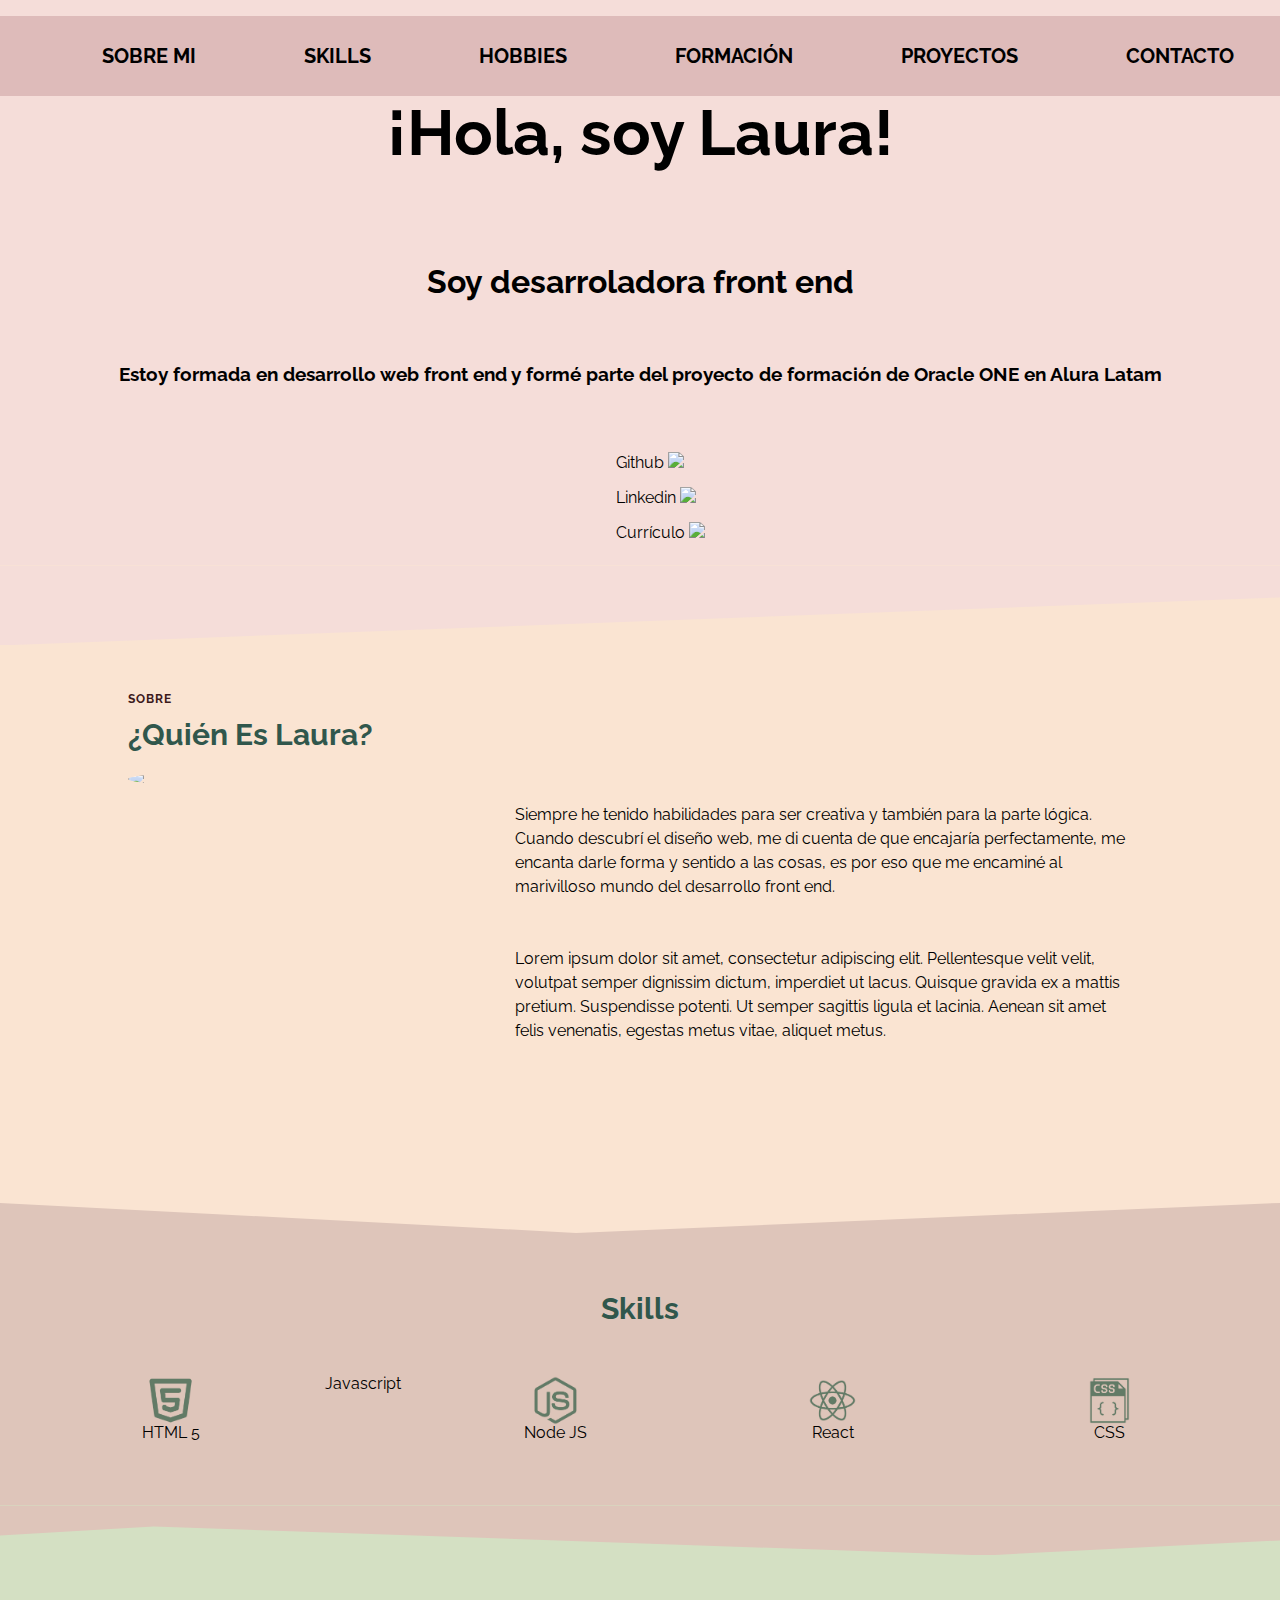
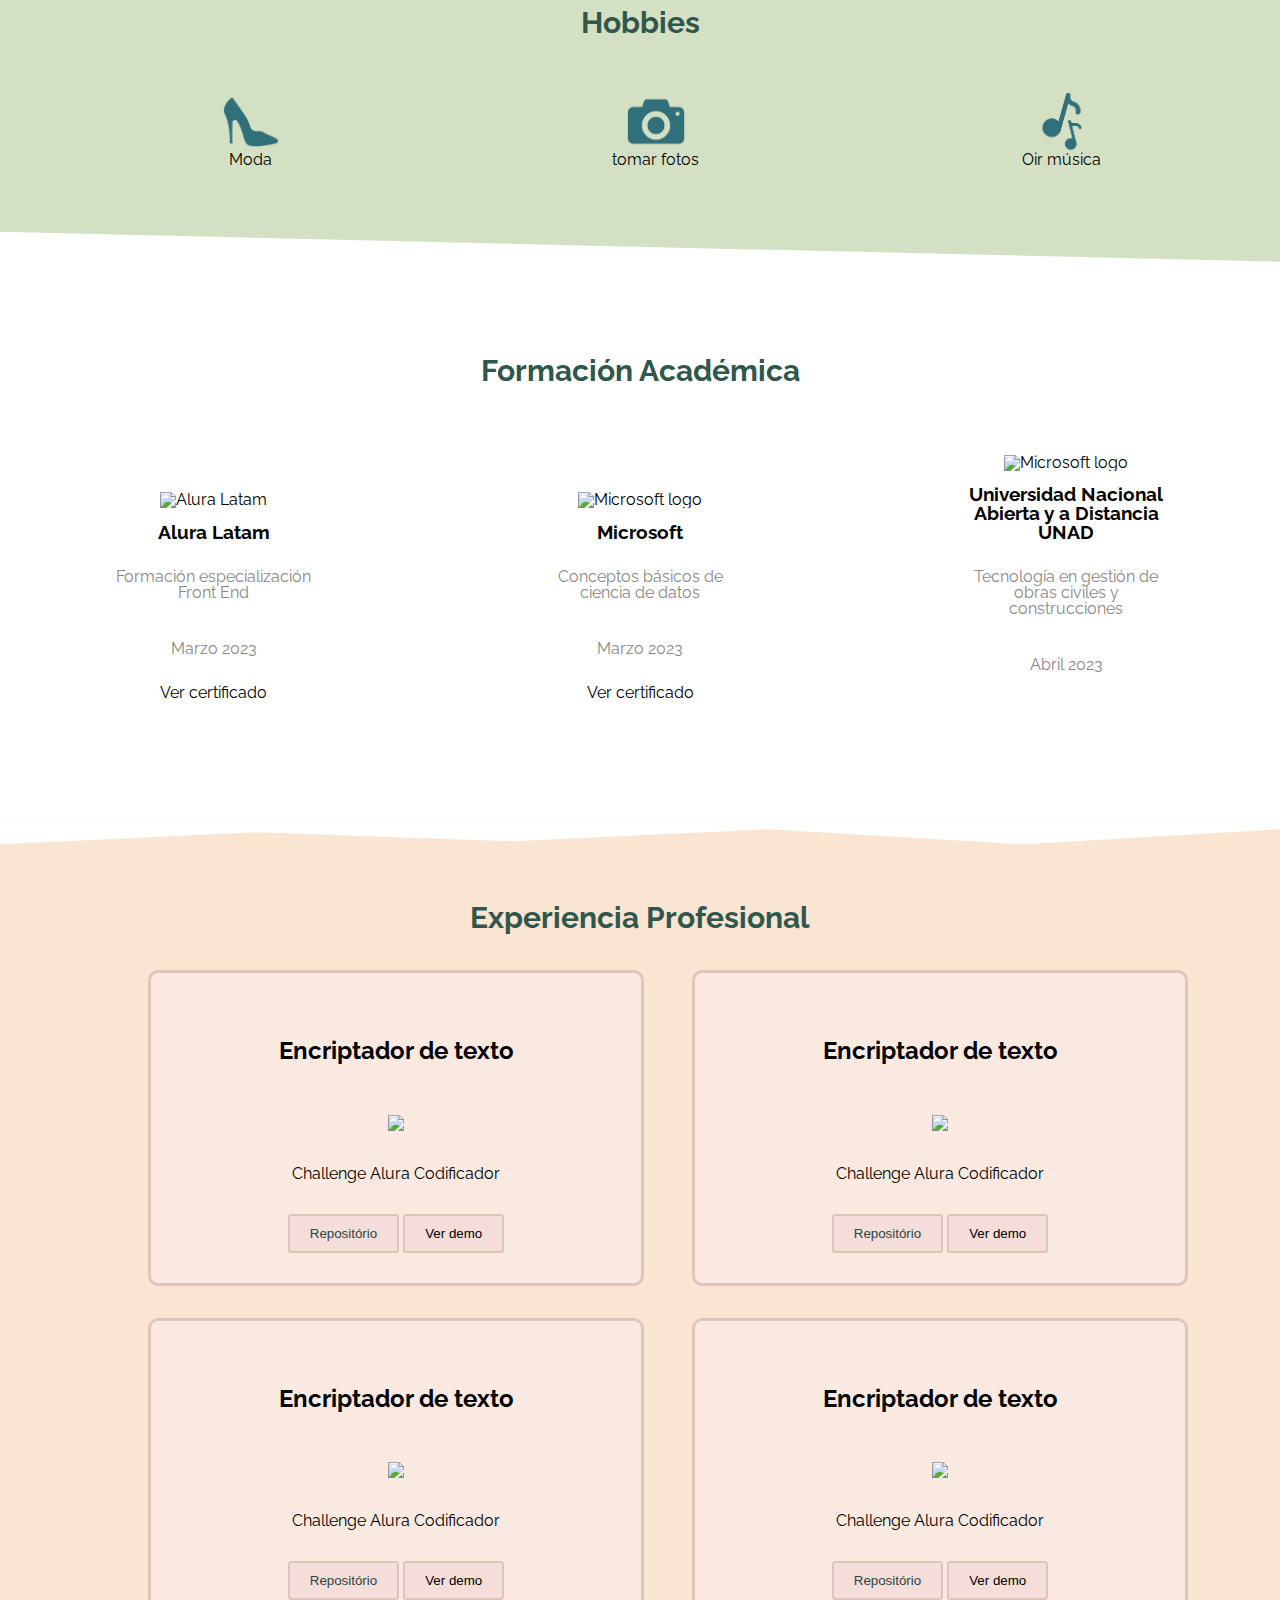
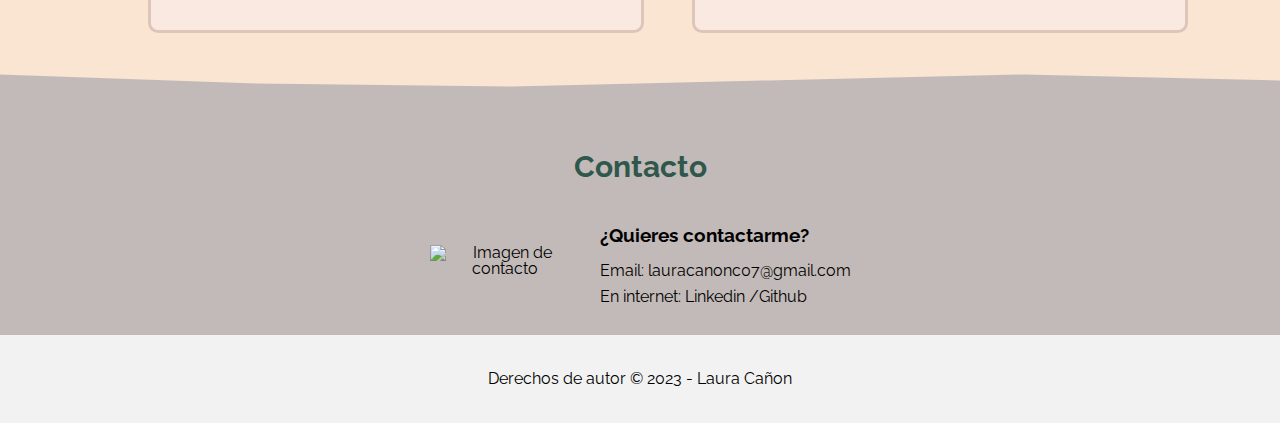
==== index.html @ 05f0bd15 "cambio de rama" ====
<!DOCTYPE html>
<html lang="es">

<head>
    <meta charset="UTF-8">
    <meta http-equiv="X-UA-Compatible" content="IE=edge">
    <meta name="viewport" content="width=device-width, initial-scale=1.0">
    <!-- Referencia de la hoja de estilo de Css -->
    <link rel="stylesheet" href="./resset.css">
    <link rel="stylesheet" href="style.css">
    <link rel="preconnect" href="https://fonts.googleapis.com">
    <link rel="preconnect" href="https://fonts.gstatic.com" crossorigin>
    <!-- Fonte del Proyecto Raleway -->
    <link href="https://fonts.googleapis.com/css2?family=Raleway:wght@500&display=swap" rel="stylesheet">
    <title>Laura Cañon Desarrolladora Web</title>
    <link rel="website icon" href="./imagenes/logo-pagina-negro.jpg">
</head>

<body>
    <!-- Sección del Menú  -->
    <div class="tudo">
        <section class="menu">
            <header class="menu__header">
                <nav>
                    <ul class="menu__list">
                    <li class="menu__list__item"><a href="#sobre-mi">Sobre mi</a></li>
                    <li class="menu__list__item"><a href="#skills">Skills</a></li>
                    <li class="menu__list__item"><a href="#hobbies">Hobbies</a></li>
                    <li class="menu__list__item"><a href="#academic">Formación</a></li>
                    <li class="menu__list__item"><a href="#xp">Proyectos</a></li>
                    <li class="menu__list__item"><a href="#contacto">Contacto</a></li>
                 </ul>
                </nav>
            </header>
        </section>

        <!-- Sección del Header/Title/Hero -->
        <section class="saludo">
            <div class="saludo__div">
                <div class="title__container">
                    <h2 class="title__bio">¡Hola, soy Laura!</h2>
                    <h3 class="title__soy"> Soy desarroladora front end</h3>
                    <h3 class="title__subsection">Estoy formada en desarrollo web front end y formé parte del proyecto
                        de formación de Oracle ONE en Alura Latam </h3>
                    <div class="redes">
                        <ul class="title__network">
                            <!-- Pon los enlaces de tus redes sociales favoritas -->
                            <li class="title__network__item"><a href="https://github.com/LauC77">Github<a>
                                <img
                                        src="assets\arrow.png"> </a></li>
                            <li class="title__network__item"><a
                                    href="https://www.linkedin.com/in/laura-valentina-ca%C3%B1on-castro/">Linkedin</a>
                                     <img
                                        src="assets\arrow.png"></a></li>
                            <li class="title__network__item"><a href="">Currículo</a>
                                 <img src="assets\arrow.png"></a></li>
                        </ul>
                    </div>
                </div>
            </div>
        </section>
        <div class="angulo1" id="sobre-mi">
        </div>

        <!-- Sección sobre mi -->
        <section class="about" >
            <div class="about__container">
                <h3 class="about__title">Sobre</h3>
                <h4 class="sobre__Laura">¿Quién es Laura?</h4>
                <div class="contenido__sobre">
                    <img class="profile" src="./imagenes/perfil.jpeg">
                    <div class="contenido__sobre-text">
                        <p class="about__paragraph">Siempre he tenido habilidades para ser creativa y también para la
                            parte lógica. Cuando descubrí el diseño web, me di cuenta de que encajaría perfectamente, me
                            encanta darle forma y sentido a las cosas, es por eso que me encaminé al marivilloso mundo
                            del desarrollo front end. </p>
                        <p class="about__paragraph">Lorem ipsum dolor sit amet, consectetur adipiscing elit.
                            Pellentesque velit velit, volutpat semper dignissim dictum, imperdiet ut lacus. Quisque
                            gravida ex a mattis pretium. Suspendisse potenti. Ut semper sagittis ligula et lacinia.
                            Aenean sit amet felis venenatis, egestas metus vitae, aliquet metus.</p>

                    </div>
                </div>

            </div>
        </section>

        <div class="color__angulo2" id="skills">
            <div class="angulo2"></div>
        </div>


        <!-- Sección de Skills -->
        <section class="skills" >
            <h3 class="skills__title">Skills</h3>
            <div class="skills__line">
                <div class="skills__box">
                    <ul class="skills__cards">
                        <li class="skills__img"><img src="./imagenes/icon-html.png"></li>
                        <li class="skills__name"> HTML 5</li>
                    </ul>
                </div>

                <div class="skills__box">
                    <ul class="skills__cards">
                        <li class="skills__img"> <img src="./imagenes/icon-js.jpg" alt=""></li>
                        <li class="skills__name">Javascript</li>
                    </ul>
                </div>


                <div class="skills__box">
                    <ul class="skills__cards">
                        <li class="skills__img"><img src="./imagenes/icon-node.png" alt=""></li>
                        <li class="skills__name">Node JS</li>
                    </ul>
                </div>

                <div class="skills__box">
                    <ul class="skills__cards">
                        <li class="skills__img"> <img src="./imagenes/icon-react.png" alt=""> </li>
                        <li class="skills__name">React</li>
                    </ul>
                </div>

                <div class="skills__box">
                    <ul class="skills__cards">
                        <li class="skills__img"> <img src="./imagenes/icon-css.png" alt=""> </li>
                        <li class="skills__name">CSS</li>
                    </ul>
                </div>
            </div>

        </section>

        <div class="color__angulo3" id="hobbies">
            <div class="angle3"></div>
        </div>

        <!-- Sección de Hobbies -->
        <section class="hobbies" >
            <h3 class="hobbies__title">Hobbies</h3>
            <div class="hobbies__line">
                <div class="hobbies__box">
                    <ul class="hobbies__cards">
                        <li class="hobbies__imagen"><img class="imagen__hobb" src="./imagenes/icon-moda.png"></li>
                        <li class="hobbies__name"> Moda</li>
                    </ul>
                </div>

                <div class="hobbies__box">
                    <ul class="hobbies__cards">
                        <li class="hobbies__imagen"> <img class="imagen__hobb" src="./imagenes/icon-foto.png" alt="">
                        </li>
                        <li class="hobbies__name">tomar fotos</li>
                    </ul>
                </div>

                <div class="hobbies__box">
                    <ul class="hobbies__cards">
                        <li class="hobbies__imagen"> <img class="imagen__hobb" src="./imagenes/icon-music.png" alt="">
                        </li>
                        <li class="hobbies__name">Oir música</li>
                    </ul>
                </div>

            </div>
        </section>
        <div class="color__angulo4"  id="academic">
            <div class="angulo4"></div>
        </div>

        <!-- Sección de Formación académica -->
        <section class="formacion-academica" >
            <h2 >Formación Académica</h2>
            <div class="formacion__box">
            <ul class="institutions">
              <li class="cards">
                <div class="institution">
                  <img src="assets\alura_logo.png"alt="Alura Latam">
                  <div class="details__academic">
                    <h3>Alura Latam</h3>
                    <p>Formación especialización Front End</p>
                    <p>Marzo 2023</p>
                    <a class="certificar" href="https://app.aluracursos.com/degree/certificate/f4137a7c-049c-4a95-b8cc-044ca492b3cc">Ver certificado</a>
                  </div>
                </div>
              </li>
              <li class="cards">
                <div class="institution">
                  <img  src="./imagenes/Microsoft-Logo.jpg" alt="Microsoft logo">
                  <div class="details__academic">
                    <h3>Microsoft</h3>
                    <p>Conceptos básicos de ciencia de datos</p>
                    <p>Marzo 2023</p>
                    <a class="certificar" href="https://learn.microsoft.com/es-es/users/lauravalentinacaoncastro-3538/transcript/dlm6lan4rzmyrgq">Ver certificado</a>
                  </div>
                </div>
              </li>
              <li class="cards">
                <div class="institution">
                  <img  src="./imagenes/unad-logo.jpg" alt="Microsoft logo">
                  <div class="details__academic">
                    <h3>Universidad Nacional Abierta y a Distancia UNAD</h3>
                    <p>Tecnología en gestión de obras civiles y construcciones</p>
                    <p> Abril 2023</p>
                   
                  </div>
                </div>
              </li>
            </ul>
        </div>
          </section>

    <div class="color__angulo5" id="xp">
        <div class="angulo5"></div>
    </div>


    <!-- Sección de Experiencia Profesional/Proyectos-->
    <section class="experience" >
        <h2 class="experience__section__title" >Experiencia Profesional</h2>
        <div class="experiencie__box">
            <ul class= "experience__box-info">
                <li class="experience__lista"> 
                    <h2>Encriptador de texto </h2>
                    <img class="experience__img" src="assets\decod_print.png">
                    <p class="descripcion">Challenge Alura Codificador
                    </p>
                    <div class="experience__description">
                        <!-- Pon el enlace del proyecto en Github o GithubPages -->
                        <span class="experience__repo"><a
                                href="https://github.com/alura-challenges/challenge-one-encriptador-latam"><button
                                    class="experiencia__botao--repo">Repositório</button></a></span>
                        <span class="experience__demo"><a href=""><button class="experience__botao--demo">Ver
                                    demo</button></a></span>
                    </div>

                </li>
                <li class="experience__lista"> 
                    <h2>Encriptador de texto </h2>
                    <img class="experience__img" src="assets\decod_print.png">
                    <p class="descripcion">Challenge Alura Codificador
                    </p>
                    <div class="experience__description">
                        <!-- Pon el enlace del proyecto en Github o GithubPages -->
                        <span class="experience__repo"><a
                                href="https://github.com/alura-challenges/challenge-one-encriptador-latam"><button
                                    class="experiencia__botao--repo">Repositório</button></a></span>
                        <span class="experience__demo"><a href=""><button class="experience__botao--demo">Ver
                                    demo</button></a></span>
                    </div>

                </li>
                <li class="experience__lista"> 
                    <h2>Encriptador de texto </h2>
                    <img class="experience__img" src="assets\decod_print.png">
                    <p class="descripcion">Challenge Alura Codificador
                    </p>
                    <div class="experience__description">
                        <!-- Pon el enlace del proyecto en Github o GithubPages -->
                        <span class="experience__repo"><a
                                href="https://github.com/alura-challenges/challenge-one-encriptador-latam"><button
                                    class="experiencia__botao--repo">Repositório</button></a></span>
                        <span class="experience__demo"><a href=""><button class="experience__botao--demo">Ver
                                    demo</button></a></span>
                    </div>

                </li>
                <li class="experience__lista"> 
                    <h2>Encriptador de texto </h2>
                    <img class="experience__img" src="assets\decod_print.png">
                    <p class="descripcion">Challenge Alura Codificador
                    </p>
                    <div class="experience__description">
                        <!-- Pon el enlace del proyecto en Github o GithubPages -->
                        <span class="experience__repo"><a
                                href="https://github.com/alura-challenges/challenge-one-encriptador-latam"><button
                                    class="experiencia__botao--repo">Repositório</button></a></span>
                        <span class="experience__demo"><a href=""><button class="experience__botao--demo">Ver
                                    demo</button></a></span>
                    </div>

                </li>
          </ul>
        </div>
    </section>
    <div class="color__angulo6">
        <div class="angulo6"></div>
    </div>
    <!-- Sección de Contacto -->

    <section class="contacto" id="contacto">
        <div class="contacto__container">
          <h2 class="contacto__title">Contacto</h2>
          <div class="contact-info">
            <img src="imagenes/contacto-icon.jpg" alt="Imagen de contacto">
            <div class="details__contac">
                <h3>¿Quieres contactarme?</h3>
              <p>Email: lauracanonc07@gmail.com</p>
              <p>En internet: <a class="redes_cont" href="https://www.linkedin.com/in/laura-valentina-ca%C3%B1on-castro/">Linkedin </a>/<a class="redes_cont" href="https://github.com/LauC77">Github</a> </p>
              
            </div>
          </div>
        </div>
    </section>

      
    <!-- Sección de Footer -->
    <section class="footer">
        <div class="footer__rodape">
            <p>Derechos de autor &copy; 2023 - Laura Cañon</p>
        </div>
    </section>


    </div>
    </div>


    <!-- Script del documento JavaScript -->
    <script src="validacion.js"></script>
    </div>
</body>

</html>
---- style.css ----
:root {

    --color-fondo: #FAE4D2;
    --color-link: #000;
    --color-rosa-nav: #DEBBBA;
    --color-rosa-saludo: #F5DDD9;
    --color-café-claro: #DEC5BA;
    --color-rosa: #FAD2E6;
    --color-café-blanco: #FAE9E1;
    --color-verde: #D4E0C3;
    --color-gris: #C2BAB8;
    --color-verde-oscuro: #284743;
    --color-rosa-zanahoria: #DB9393;
    --color-blanco-rosa: #f2f2f2;

}

ol,
ul,
li {
    list-style: none;
}

a {
    text-decoration: none;
    color: var(--color-link);
}

body {
    box-sizing: border-box;
    background-color: var(--color-fondo);
    font-family: 'Raleway';
    margin: 0;
    line-height: 1;
}

nav {
    width: 100% - 40px;
}

nav ul {
    background-color: var(--color-rosa-nav);
    position: fixed;
    margin: none;
    top: 0;
    right: 0;
    bottom: 0;
    left: 0;
    height: 80px;
    text-align: center;
    display: flex;
    flex-direction: row;
    flex-wrap: nowrap;
    justify-content: space-around;
    align-items: center;
    transition: 0.5s;
    transition: 0.5s;
    z-index: 2
}

nav li {
    display: flex;
    flex-direction: column;
    margin: 0 0 0 15px;
}

nav a {
    text-transform: uppercase;
    color: black;
    font-weight: bold;
    font-size: 20px;
    text-decoration: none;
}

nav a:hover {
    color: #4FA4A8;
    text-decoration: underline;
    font-size: 1.1rem;
}


.title__container {
    display: flex;
    flex-direction: column;
    justify-content: center;
    align-items: center;
}

.title__bio {
    padding: 1rem;
    justify-content: center;
    font-size: 4rem;
    font-weight: bold;
    text-align: center;
    animation-duration: 3s;
    animation-name: saludo;

}

.saludo__div {
    width: 100%;
    display: flex;
    justify-content: center;
    align-items: center;
    background-color: var(--color-rosa-saludo);
    padding: 2rem 0rem 0 0;
    flex-grow: 1;
    min-height: 24rem;

}

@keyframes saludo {
    0% {
        font-size: 4rem;
    }

    50% {
        font-size: 8rem;
    }

    100% {
        font-size: 4rem;
    }
}

.title__soy {
    font-weight: bold;
    font-size: 2rem;
    text-align: center;
}

.title__subsection {
    padding: 1rem;
    justify-content: center;
    text-align: center;
}

.angulo1 {
    width: 100%;
    height: 80px;
    position: relative;
    clip-path: polygon(0 0, 100% 0, 100% 40%, 0% 100%);
    background-color: var(--color-rosa-saludo);
    z-index: 1
}

.about__title {
    text-transform: uppercase;
    margin: 0 0 10px;
    font-size: 0.75rem;
    color: #3c191b;
    letter-spacing: 0.06rem;
}

.sobre__Laura {
    font-size: 1.9rem;
    line-height: 1.3;
    text-transform: capitalize;
    margin: 0 0 1rem;
    color: #30574c;
}

.contenido__sobre {
    display: flex;
    flex-direction: row;
    flex-wrap: nowrap;
    justify-content: space-between;
    align-items: flex-start;
}

.contenido__sobre-text {
    width: 70%;
    padding-left: 5%;
}

.profile {
    margin-right: 40px;
    width: 30%;
    border-radius: 50%;
}
.profile:hover{
    filter: drop-shadow(20px 20px  10px var(--color-gris));
    scale: 1.1;
    transition: 3s;
}

.about__paragraph {
    padding: 1rem;
    line-height: 1.5rem;
}

.redes {
    display: flex;
    flex-direction: column;
    align-items: flex-start;
    margin-top: 10px;
}

.redes a {
    margin-bottom: 5px
}

.redes a:hover {
    color: #4FA4A8;
    font-size: 1.2rem;
    filter: drop-shadow(-10px -20px  10px var(--color-rosa-zanahoria));
    transition: 1s;
}

.title__network__item {
    padding: 8px;
}

.about__container {
    background-color: var(--color-fondo);
    display: flex;
    flex-direction: column;
    width: 80%;
    min-height: var(--altura-min);
    padding: 2rem 4rem 7rem;
    margin: 1rem auto 1rem;
    background-repeat: no-repeat;
    border-radius: 5px;
}

.angulo2 {
    clip-path: polygon(0 0, 100% 0, 45% 100%);
    background-color: var(--color-fondo);
    width: 100%;
    height: 30px;
}

.color__angulo2 {
    background-color: var(--color-café-claro);
}

.skills {
    padding: 2rem;
    background-color: var(--color-café-claro);
}

.skills__title {
    display: flex;
    align-items: center;
    justify-content: center;
    font-size: 1.9rem;
    line-height: 1.3;
    text-transform: capitalize;
    margin: 0 0 1rem;
    color: #30574c;
    margin-top: 1.5rem;
}

.skills__cards {
    padding: 1rem;
}

.skills__line {
    display: flex;
    justify-content: center;
}

.skills__box li {
    display: flex;
    justify-content: center;
    align-items: center;

}

.skills__box img {
    width: 20%;
}

.skills__cards:hover {
    border-color: var(--color-verde);
    transform: scale(1.1);
    filter: drop-shadow(20px 20px  10px  var(--color-gris));;
    transition: 2s;
}

.angle3 {
    background-color: var(--color-café-claro);
    content: "";
    height: 50px;
    width: 100%;
    clip-path: polygon(0 0, 100% 0, 100% 70%, 77% 100%, 12% 42%, 0 60%);
}

.color__angulo3 {
    background-color: var(--color-verde);
}

.hobbies {
    padding: 2rem;
    background-color: var(--color-verde);
}

.hobbies__title {
    display: flex;
    align-items: center;
    justify-content: center;
    font-size: 1.9rem;
    line-height: 1.3;
    text-transform: capitalize;
    margin: 0 0 1rem;
    color: #30574c;
    margin-top: 1rem;
}

.hobbies__cards {
    width: 100%;
    padding: 1rem;
}

.hobbies__cards:hover {
    border-color: var(--color-verde);
    transform: scale(1.1);
    filter: drop-shadow(20px 20px  10px var(--color-gris));
    transition: 2s;
}

.hobbies__line {
    display: flex;
    justify-content: center;
}

.hobbies__box li {
    display: flex;
    justify-content: center;
    align-items: center;

}

.hobbies__box img {
    width: 15%;

}

.hobbies__line {
    display: flex;
}

.angulo4 {
    width: 100%;
    height: 30px;
    position: relative;
    clip-path: polygon(0 0, 100% 0, 100% 40%, 100% 100%);
    background-color: var(--color-verde);
    z-index: 1;
}


.color__angulo4 {
    background-color: white;
}

.formacion-academica {
    background-color: white;
    padding: 5%;
}

.formacion-academica h2 {
    text-align: center;
    background-color: white;
    font-size: 1.9rem;
    line-height: 1.3;
    text-transform: capitalize;
    color: #30574c;
    margin: none;
}

.institutions {
    display: flex;
    flex-wrap: wrap;
    justify-content: space-between;
    padding: 2%;
}

.institution {
    display: flex;
    flex-direction: column;
    align-items: center;

}

.cards {
    display: flex;
    align-items: flex-end;
    width: 20%;
    padding: 1rem;
}
.cards:hover{
    scale: 1.1;
    transition: 2s;
   
}

.details__academic {
    text-align: center;
}

.institution img {
    min-width: 100px;
    max-width: 150px;
    height: auto;
    margin-bottom: 10px;
}

.institution h3 {
    margin: 2%;
}

.institution p {
    
    color: #888;
    padding: .75rem;
}

.certificar {
    color: black;
    
}

.certificar:hover {
    color: var(--color-verde-oscuro);
    text-decoration: underline;
    background-color: var(--color-café-blanco);
    font-size: 1.2rem;
    transition: 2s;
}

.angulo5 {
    width: 100%;
    height: 30px;
    position: relative;
    clip-path: polygon(0% 0%, 0% 80%, 20% 40%, 40% 70%, 60% 30%, 80% 80%, 100% 30%, 100% 0%);
    background-color: white;
    z-index: 1;
}

.experience__box {
    width: 45%;
    transition: transform 0.3s ease;
}

.experience__section__title {
    text-align: center;
    font-size: 1.9rem;
    line-height: 1.3;
    text-transform: capitalize;
    color: #30574c;
    margin: 0 0 1rem;
    margin-top: 3rem;
}

.experience__box-info {
    display: flex;
    flex-wrap: wrap;
    justify-content: center;
    align-items: center;

}

.experience__img {
    max-width: 80%;
    height: auto;
}

.experience__lista {
    display: inline-block;
    text-align: center;
    width: 40%;
    height: auto;
    vertical-align: top;
    padding: 30px 10px;
    box-sizing: border-box;
    border-color: var(--color-café-claro);
    border-style: solid;
    border-width: 3px;
    border-radius: 10px;
    background-color: var(--color-café-blanco);
    margin: 1rem 1rem 1rem 2rem;

}

.experience__lista:hover {
    border-color: var(--color-verde);
    transform: scale(1.1);
    box-shadow: 10px 20px 20px var(--color-gris);
    transition: 2s;
}
.experience__lista h2{
    padding: 1rem 1rem 2rem 1rem;
    font-size: 1.5rem;
    font-weight: bold;
}
.descripcion{
    padding: 1rem;
}
.experiencia__botao--repo,.experience__botao--demo  {
    background: var(--color-rosa-saludo); /* color de fondo */
    color: black; /* color de fuente */
    border: 2px solid var(--color-café-claro); /* tamaño y color de borde */
    padding: 10px 20px;
    border-radius: 3px; /* redondear bordes */
    position: relative;
    z-index: 1;
    overflow: hidden;
    display: inline-block;
}
.experiencia__botao--repo, .experience__botao--demo:hover{
    color:var(--color-verde-oscuro); /* color de fuente hover */
}
.experiencia__botao--repo::after, .experience__botao--demo::after{
    content: "";
    background: var(--color-rosa-nav); /* color de fondo hover */
    position: absolute;
    z-index: -1;
    padding: 16px 20px;
    display: block;
    left: 0;
    right: 0;
    top: 100%;
    bottom: -100%;
    -webkit-transition: all 0.35s;
    transition: all 0.35s;
}
.experiencia__botao--repo:hover::after, .experience__botao--demo:hover::after{
    left: 0;
    right: 0;
    top: 0;
    bottom: 0;
    -webkit-transition: all 0.35s;
    transition: all 0.35s;
}

.angulo6 {
    width: 100%;
    height: 30px;
    position: relative;
    clip-path: polygon(0% 50%, 0% 30%, 20% 60%, 40% 70%, 60% 50%, 80% 30%, 100% 50%, 100% 100%, 0% 100%);
    background-color: var(--color-gris);
    z-index: 1;
}


.contacto {
    background-color: var(--color-gris);
    padding: 20px;
}

.contacto__title {
    text-align: center;
    font-size: 1.9rem;
    line-height: 1.3;
    text-transform: capitalize;
    color: #30574c;
    margin: 0 0 1rem;
    margin-top: 2rem;
}

.contacto__container {
    margin: 0 auto;
    text-align: center;
}

.contact-info {
    display: flex;
    justify-content: center;
    align-items: center;
    margin-top: 20px;
}

.contact-info img {
    width: 150px;
    height: auto;
    margin-right: 20px;
}

.details__contac {
    text-align: left;
}

.details__contac p {
    margin: 10px 0;
}

.redes_cont:hover {
    color: #42190B;
    text-decoration: underline;
    font-size: 1.3rem;
   filter:drop-shadow(: 10px 10px 10px var(--color-verde-oscuro));
    transition: .75s;
}

.footer {
    background-color: var(--color-blanco-rosa);
    padding: 20px;
    text-align: center;
}

.footer-content {
    color: #888;
}




/* Vamos a desafiarnos trabajando con responsividad?
Utiliza las referencias de los breakpoints @media abajo */


/*Tablet*/
@media screen and (max-width:920px) {
    .menu {
        width: 100%;
    }

    .menu__list {
        flex-wrap: wrap;
        position: relative;
        height: 150px;
        width: 100%;
        box-sizing: border-box;
        display: flex;
        align-items: center;
        padding: .75rem 1rem .75rem 1rem;
        border-bottom: 1px solid black;
    }

.institutions{
    display: flex;
    flex-wrap: wrap;
    flex-direction: column;
    align-content: center;

    
}
.institution{
    padding: 3rem;
    box-sizing: border-box;
    border-color: var(--color-café-claro);
    border-style: solid;
    border-width: 3px;
    border-radius: 10px;
    margin: 1rem 1rem 1rem 2rem;
    align-items: center;
}
.cards{
    width: 20%;
    justify-content: center;
    padding: 0;
}
.experience__box-info {
    flex-direction: column;
}
.experience__lista {
    margin:1rem;
    width: 80%
}
.saludo__div {
    padding: 0;
min-height: 0;
}

@keyframes saludo {
    0% {
        font-size: 2rem;
    }

    50% {
        font-size: 4rem;
    }

    100% {
        font-size: 2rem;
    }
}

}


@media screen and (max-width: 768px) {
.title__bio{
    font-size: 3rem;
    padding: 1rem 2rem;
}
@keyframes saludo {
    0% {
        font-size: 3rem;
    }

    50% {
        font-size: 4rem;
    }

    100% {
        font-size: 3rem;
    }
}
.title__subsection{
    padding: 1rem 2rem;
}
.title__{
    font-size: 2rem;
    padding: 1rem 2rem;
}
.about__container{
    padding: 0;
}

}


/*Mobile*/
@media (max-width: 425px) {
    
.about__container{
    padding: 0;
}
.contenido__sobre{
    flex-direction: column;
    align-items: center;
    text-align: center;

}
.profile{
    margin: 0%;
    width: 60%;
}
    .skills__line{
        display: flex;
        flex-wrap: wrap;
    }
    .hobbies__line{
        display: flex;
        flex-wrap: wrap;
    }
    .contact-info img{
        width: 15%;
    }
    /*Menu*/

    /*Titulo*/

    /*Sección sobre mi*/

    /*Skills*/

    /*Hobbies*/

    /*Formación Académica*/

    /*Experiencia Profesional*/

    /*Contacto*/

    /*Footer*/

}
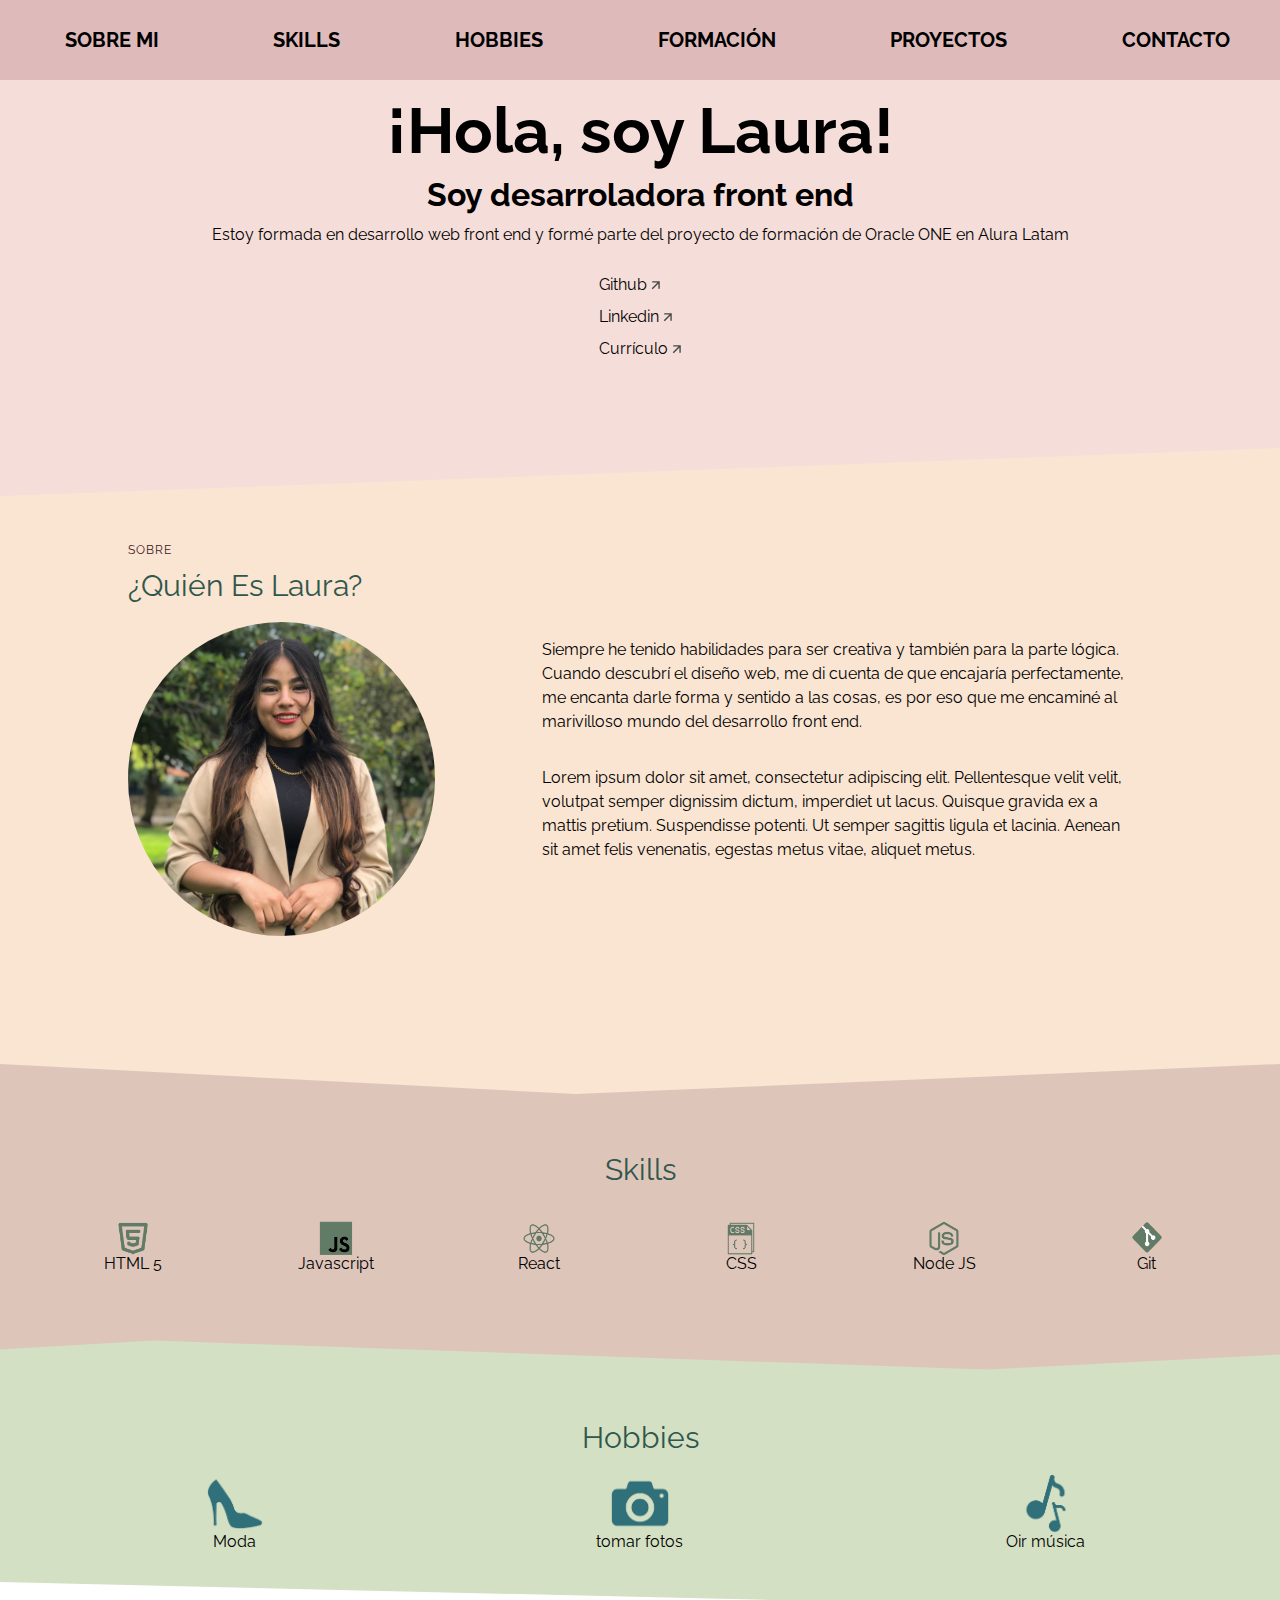
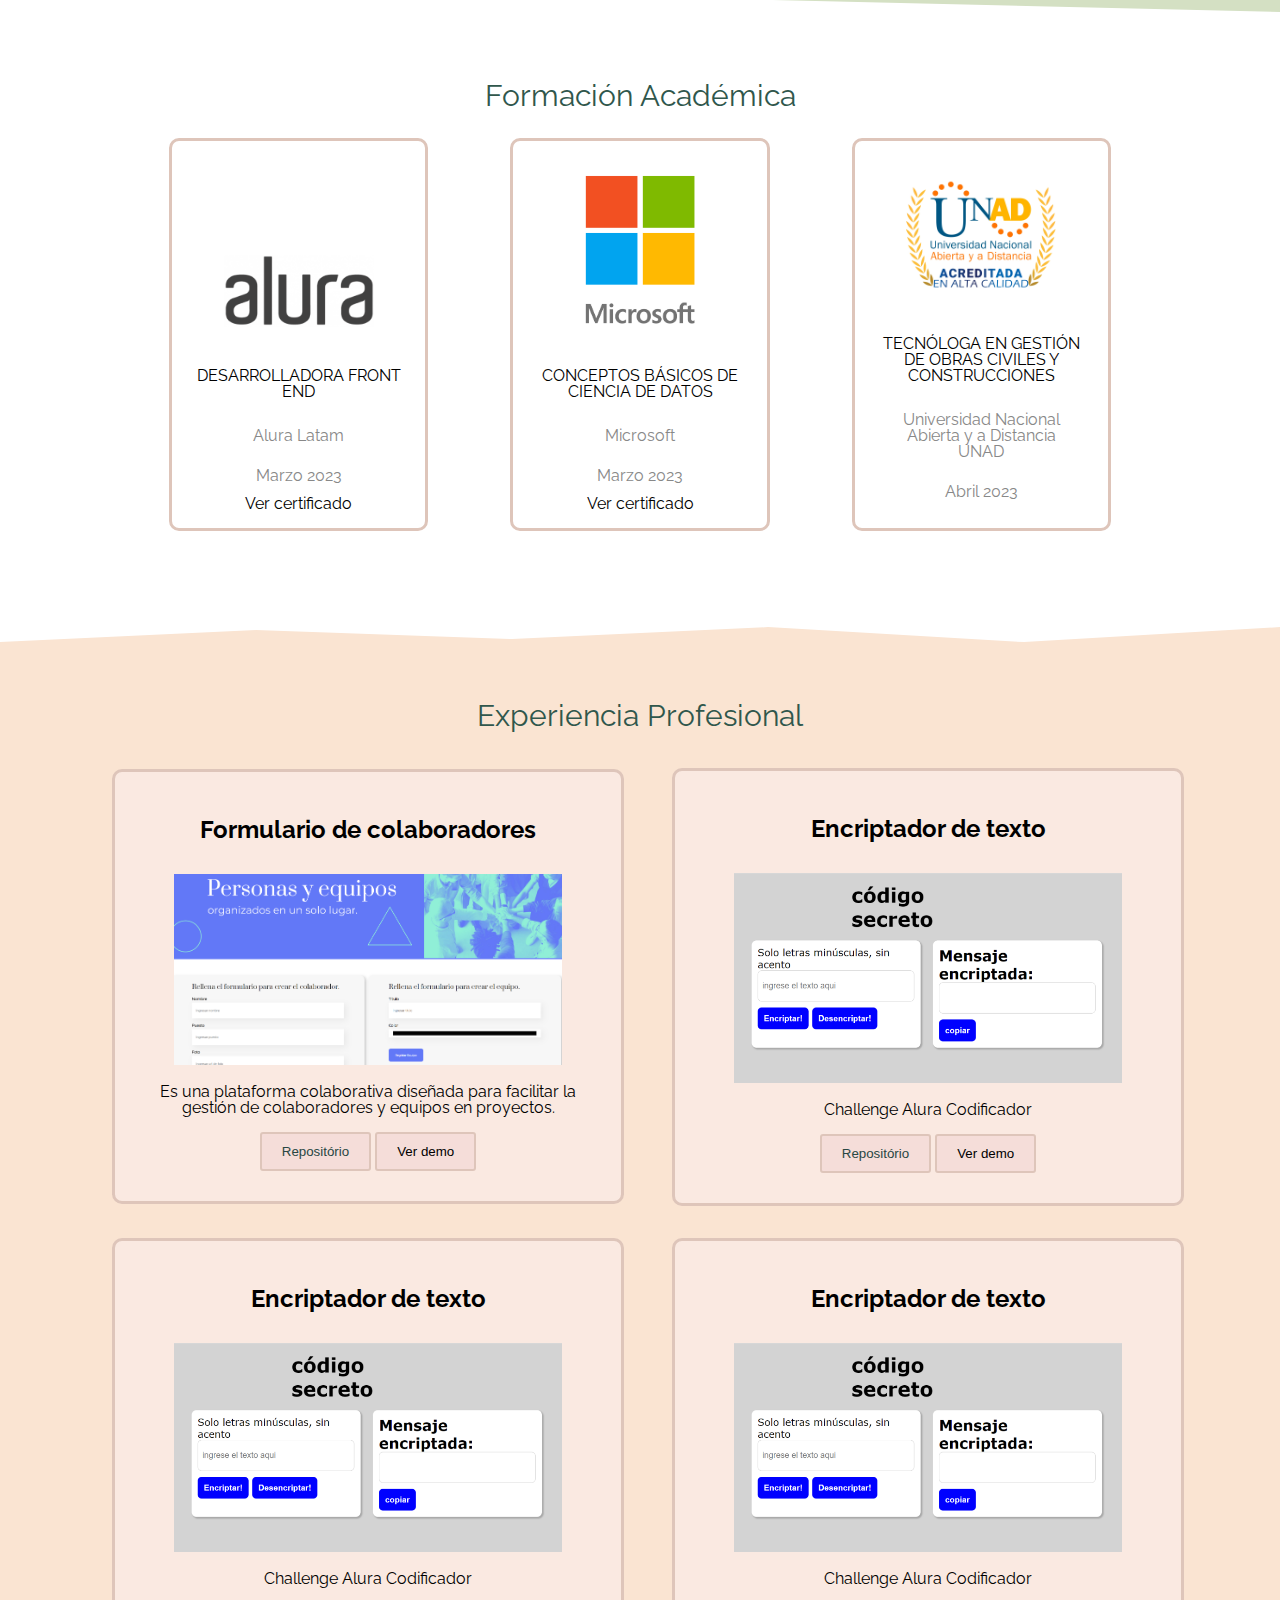
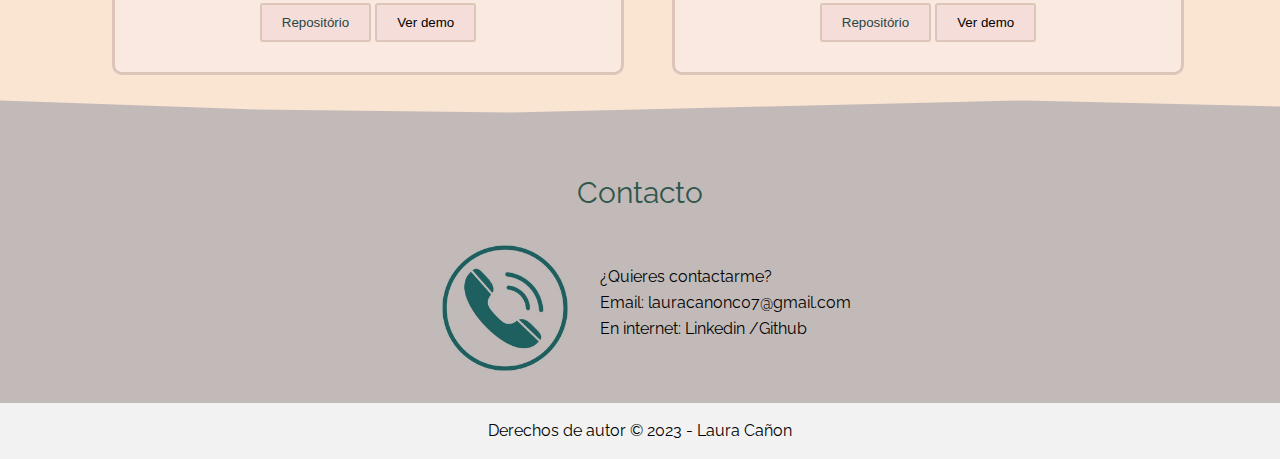
==== commit c6cf6d92: "arreglando tarjetas de formación académica" ====
--- a/index.html
+++ b/index.html
@@ -96,37 +96,44 @@
             <div class="skills__line">
                 <div class="skills__box">
                     <ul class="skills__cards">
-                        <li class="skills__img"><img src="./imagenes/icon-html.png"></li>
+                        <li class="skills__img"><img src="./imagenes/icon-html.png" alt="Logo HTML"></li>
                         <li class="skills__name"> HTML 5</li>
                     </ul>
                 </div>
 
                 <div class="skills__box">
                     <ul class="skills__cards">
-                        <li class="skills__img"> <img src="./imagenes/icon-js.jpg" alt=""></li>
+                        <li class="skills__img"> <img src="./imagenes/icon-js.jpg" alt="Logo Javascript"></li>
                         <li class="skills__name">Javascript</li>
                     </ul>
                 </div>
 
 
-                <div class="skills__box">
-                    <ul class="skills__cards">
-                        <li class="skills__img"><img src="./imagenes/icon-node.png" alt=""></li>
+
+                <div class="skills__box">
+                    <ul class="skills__cards">
+                        <li class="skills__img"> <img src="./imagenes/icon-react.png" alt="Logo React"> </li>
+                        <li class="skills__name">React</li>
+                    </ul>
+                </div>
+
+                <div class="skills__box">
+                    <ul class="skills__cards">
+                        <li class="skills__img"> <img src="./imagenes/icon-css.png" alt="Logo CSS"> </li>
+                        <li class="skills__name">CSS</li>
+                    </ul>
+                </div>
+
+                <div class="skills__box">
+                    <ul class="skills__cards">
+                        <li class="skills__img"><img src="./imagenes/icon-node.png" alt="Logo Node JS"></li>
                         <li class="skills__name">Node JS</li>
                     </ul>
                 </div>
-
-                <div class="skills__box">
-                    <ul class="skills__cards">
-                        <li class="skills__img"> <img src="./imagenes/icon-react.png" alt=""> </li>
-                        <li class="skills__name">React</li>
-                    </ul>
-                </div>
-
-                <div class="skills__box">
-                    <ul class="skills__cards">
-                        <li class="skills__img"> <img src="./imagenes/icon-css.png" alt=""> </li>
-                        <li class="skills__name">CSS</li>
+                <div class="skills__box">
+                    <ul class="skills__cards">
+                        <li class="skills__img"><img src="./imagenes/Git.png" alt="Logo git"></li>
+                        <li class="skills__name">Git</li>
                     </ul>
                 </div>
             </div>
@@ -179,8 +186,8 @@
                 <div class="institution">
                   <img src="assets\alura_logo.png"alt="Alura Latam">
                   <div class="details__academic">
-                    <h3>Alura Latam</h3>
-                    <p>Formación especialización Front End</p>
+                    <h3>Desarrolladora Front End</h3>
+                    <p>Alura Latam</p>
                     <p>Marzo 2023</p>
                     <a class="certificar" href="https://app.aluracursos.com/degree/certificate/f4137a7c-049c-4a95-b8cc-044ca492b3cc">Ver certificado</a>
                   </div>
@@ -190,8 +197,8 @@
                 <div class="institution">
                   <img  src="./imagenes/Microsoft-Logo.jpg" alt="Microsoft logo">
                   <div class="details__academic">
-                    <h3>Microsoft</h3>
-                    <p>Conceptos básicos de ciencia de datos</p>
+                    <h3>Conceptos básicos de ciencia de datos</h3>
+                    <p>Microsoft</p>
                     <p>Marzo 2023</p>
                     <a class="certificar" href="https://learn.microsoft.com/es-es/users/lauravalentinacaoncastro-3538/transcript/dlm6lan4rzmyrgq">Ver certificado</a>
                   </div>
@@ -201,8 +208,8 @@
                 <div class="institution">
                   <img  src="./imagenes/unad-logo.jpg" alt="Microsoft logo">
                   <div class="details__academic">
-                    <h3>Universidad Nacional Abierta y a Distancia UNAD</h3>
-                    <p>Tecnología en gestión de obras civiles y construcciones</p>
+                    <h3>Tecnóloga en gestión de obras civiles y construcciones</h3>
+                    <p>Universidad Nacional Abierta y a Distancia UNAD</p>
                     <p> Abril 2023</p>
                    
                   </div>
@@ -223,16 +230,16 @@
         <div class="experiencie__box">
             <ul class= "experience__box-info">
                 <li class="experience__lista"> 
-                    <h2>Encriptador de texto </h2>
-                    <img class="experience__img" src="assets\decod_print.png">
-                    <p class="descripcion">Challenge Alura Codificador
+                    <h2>Formulario de colaboradores </h2>
+                    <img class="experience__img" src="./imagenes/org.png">
+                    <p class="descripcion"> Es una plataforma colaborativa diseñada para facilitar la gestión de colaboradores y equipos en proyectos.
                     </p>
                     <div class="experience__description">
                         <!-- Pon el enlace del proyecto en Github o GithubPages -->
                         <span class="experience__repo"><a
-                                href="https://github.com/alura-challenges/challenge-one-encriptador-latam"><button
+                                href="https://github.com/LauC77/Org-administrador-colaboradores"><button
                                     class="experiencia__botao--repo">Repositório</button></a></span>
-                        <span class="experience__demo"><a href=""><button class="experience__botao--demo">Ver
+                        <span class="experience__demo"><a href="https://org-nine-mu.vercel.app/"><button class="experience__botao--demo">Ver
                                     demo</button></a></span>
                     </div>
 
@@ -268,7 +275,7 @@
 
                 </li>
                 <li class="experience__lista"> 
-                    <h2>Encriptador de texto </h2>
+                    <h2 class="experience__project-title">Encriptador de texto </h2>
                     <img class="experience__img" src="assets\decod_print.png">
                     <p class="descripcion">Challenge Alura Codificador
                     </p>
--- a/resset.css
+++ b/resset.css
@@ -0,0 +1,53 @@
+/* http://meyerweb.com/eric/tools/css/reset/ 
+   v2.0 | 20110126
+   License: none (public domain)
+*/
+
+html, body, div, span, applet, object, iframe,
+h1, h2, h3, h4, h5, h6, p, blockquote, pre,
+a, abbr, acronym, address, big, cite, code,
+del, dfn, em, img, ins, kbd, q, s, samp,
+small, strike, strong, sub, sup, tt, var,
+b, u, i, center,
+dl, dt, dd, ol, ul, li,
+fieldset, form, label, legend,
+table, caption, tbody, tfoot, thead, tr, th, td,
+article, aside, canvas, details, embed, 
+figure, figcaption, footer, header, hgroup, 
+menu, nav, output, ruby, section, summary,
+time, mark, audio, video {
+	margin: 0;
+	padding: 0;
+	border: 0;
+	font-size: 100%;
+	font: inherit;
+	vertical-align: baseline;
+}
+/* HTML5 display-role reset for older browsers */
+article, aside, details, figcaption, figure, 
+footer, header, hgroup, menu, nav, section {
+	display: block;
+}
+body {
+	line-height: 1;
+}
+ol, ul {
+	list-style: none;
+}
+blockquote, q {
+	quotes: none;
+}
+blockquote:before, blockquote:after,
+q:before, q:after {
+	content: '';
+	content: none;
+}
+table {
+	border-collapse: collapse;
+	border-spacing: 0;
+}
+Previous Versions
+v1.0 (200802)
+Acknowledgments
+Thanks to Paul Chaplin for the blockquote / q rules.
+
--- a/style.css
+++ b/style.css
@@ -309,7 +309,6 @@
 
 .hobbies__cards {
     width: 100%;
-    padding: 1rem;
 }
 
 .hobbies__cards:hover {
@@ -372,15 +371,20 @@
 .institutions {
     display: flex;
     flex-wrap: wrap;
-    justify-content: space-between;
+    justify-content: space-evenly;
     padding: 2%;
+    
 }
 
 .institution {
     display: flex;
     flex-direction: column;
     align-items: center;
-
+    
+}
+.institution h3{
+    text-transform: uppercase;
+    padding: 1rem 0 1rem 0;
 }
 
 .cards {
@@ -388,6 +392,11 @@
     align-items: flex-end;
     width: 20%;
     padding: 1rem;
+    border-style: solid;
+    border-radius: 10px;
+    border-color: var(--color-café-claro);
+    border-width: 3px;
+    justify-content: center;
 }
 .cards:hover{
     scale: 1.1;
@@ -406,9 +415,6 @@
     margin-bottom: 10px;
 }
 
-.institution h3 {
-    margin: 2%;
-}
 
 .institution p {
     
@@ -589,7 +595,7 @@
     color: #42190B;
     text-decoration: underline;
     font-size: 1.3rem;
-   filter:drop-shadow(: 10px 10px 10px var(--color-verde-oscuro));
+   filter:drop-shadow(10px 10px 10px var(--color-verde-oscuro));
     transition: .75s;
 }
 
@@ -639,17 +645,16 @@
 .institution{
     padding: 3rem;
     box-sizing: border-box;
+    align-items: center;
+}
+.cards{
+    width: 15rem;
+    justify-content: center;
     border-color: var(--color-café-claro);
     border-style: solid;
     border-width: 3px;
     border-radius: 10px;
-    margin: 1rem 1rem 1rem 2rem;
-    align-items: center;
-}
-.cards{
-    width: 20%;
-    justify-content: center;
-    padding: 0;
+    margin: 1rem;
 }
 .experience__box-info {
     flex-direction: column;
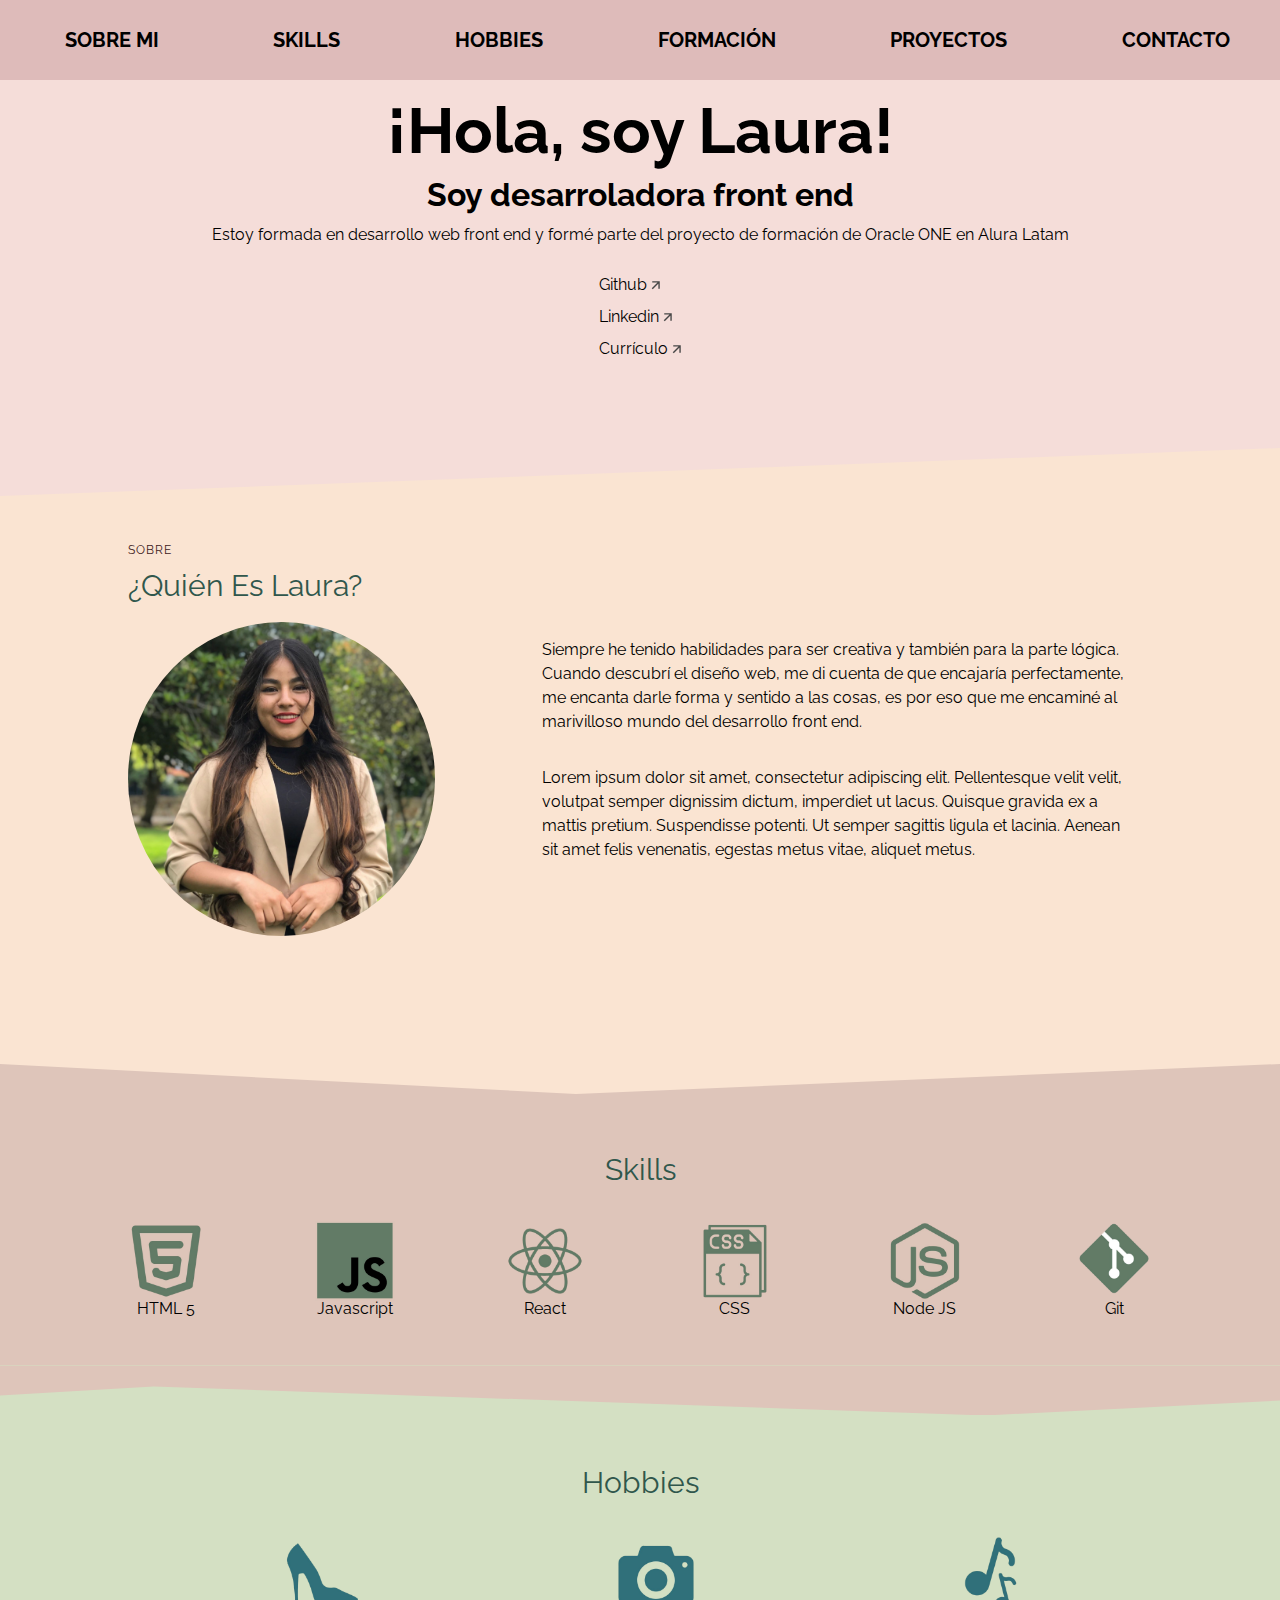
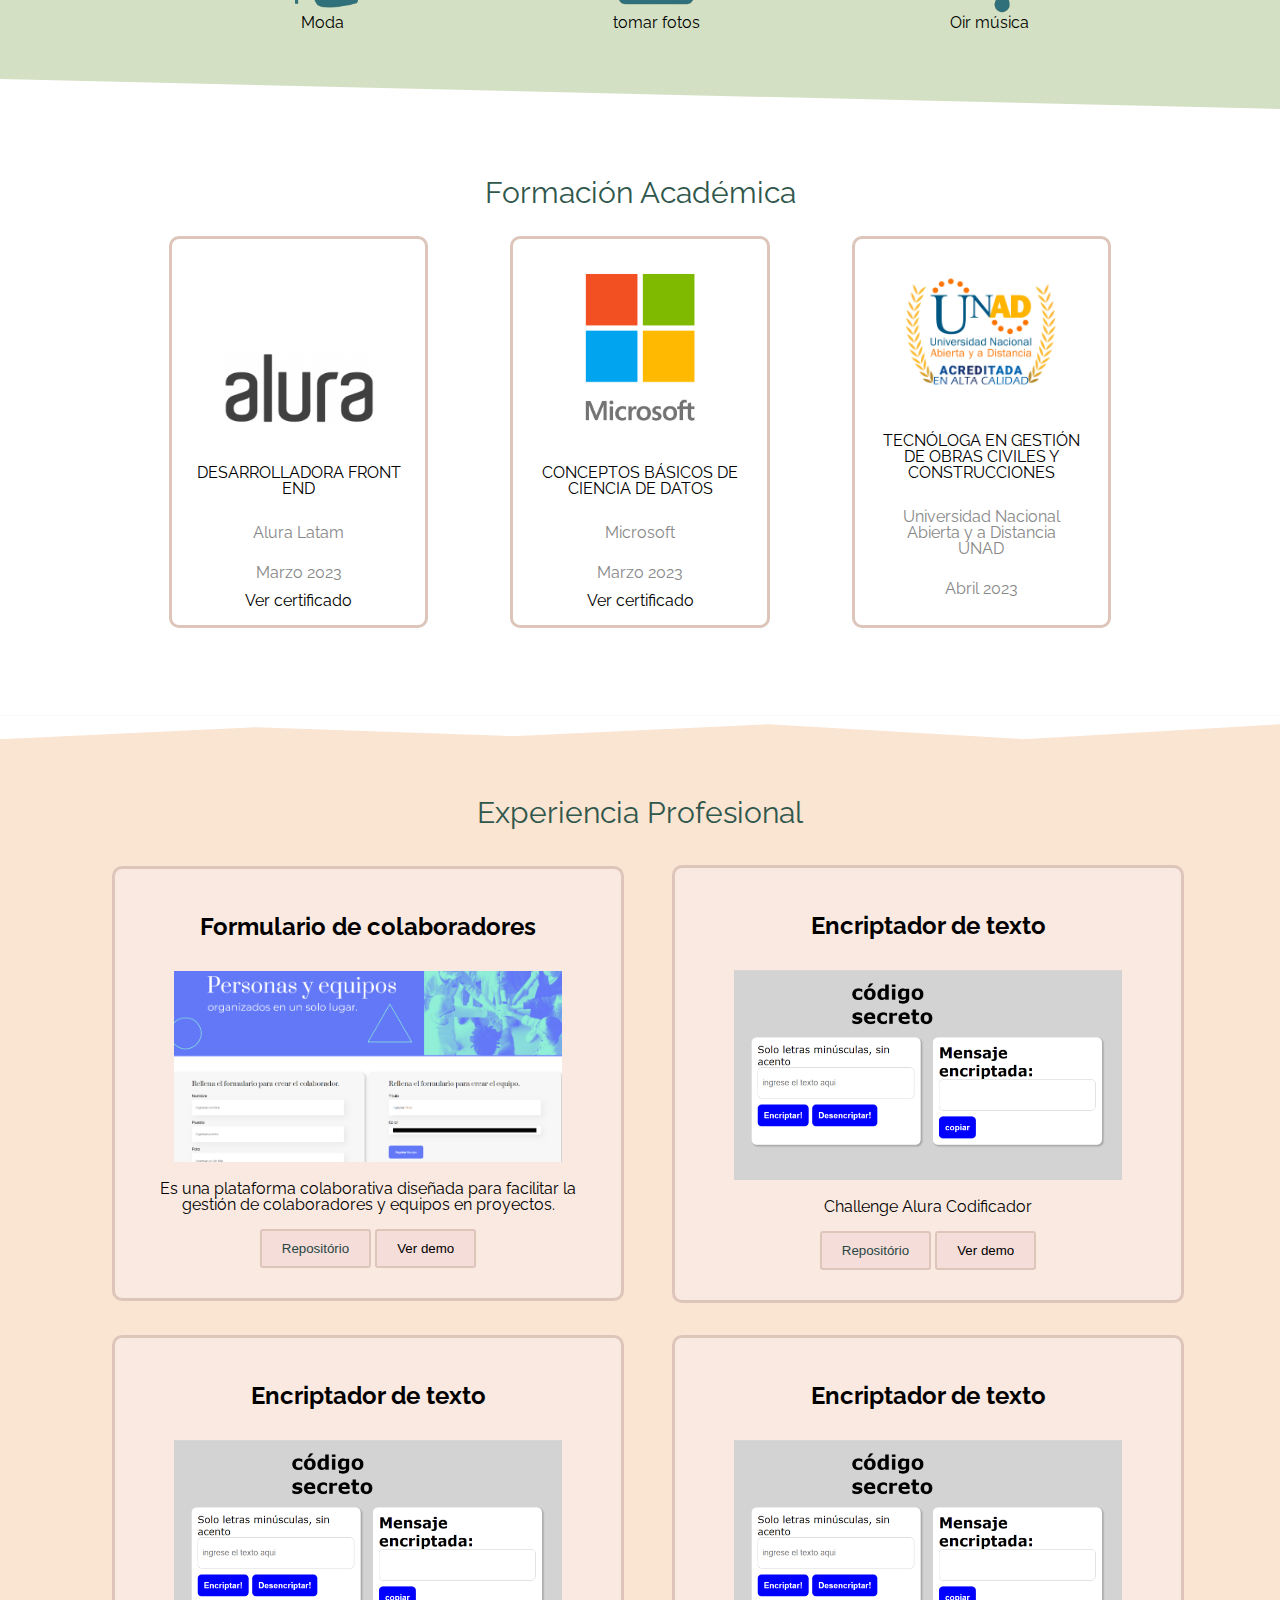
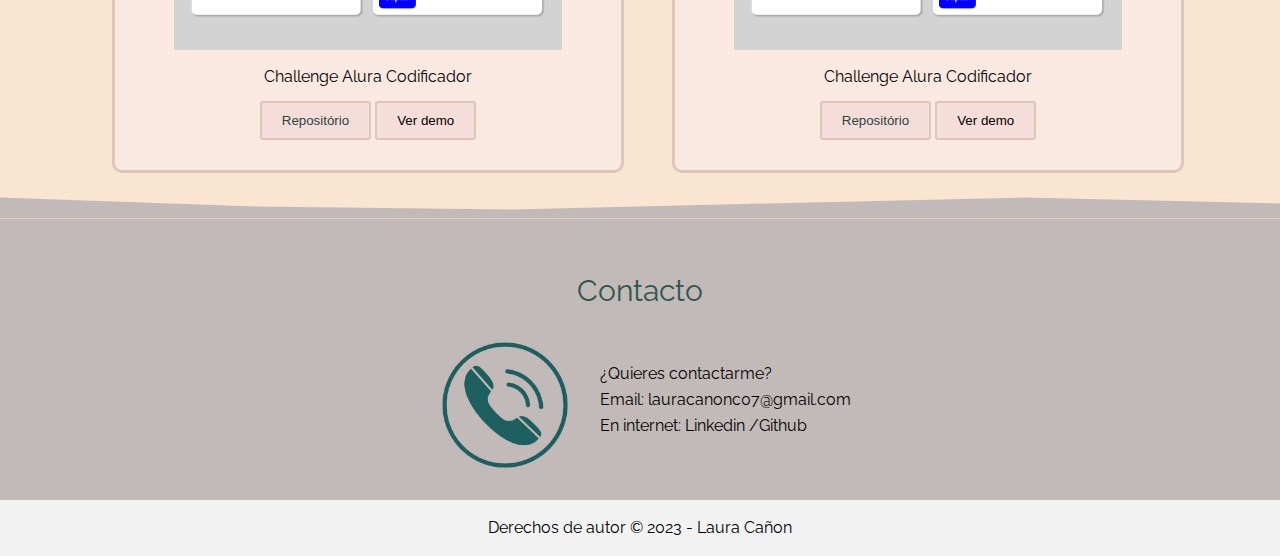
==== commit 5fbc53bc: "arreglando cards de formación académica" ====
--- a/index.html
+++ b/index.html
@@ -97,6 +97,7 @@
                 <div class="skills__box">
                     <ul class="skills__cards">
                         <li class="skills__img"><img src="./imagenes/icon-html.png" alt="Logo HTML"></li>
+
                         <li class="skills__name"> HTML 5</li>
                     </ul>
                 </div>
@@ -104,15 +105,16 @@
                 <div class="skills__box">
                     <ul class="skills__cards">
                         <li class="skills__img"> <img src="./imagenes/icon-js.jpg" alt="Logo Javascript"></li>
+
                         <li class="skills__name">Javascript</li>
                     </ul>
                 </div>
 
 
-
                 <div class="skills__box">
                     <ul class="skills__cards">
                         <li class="skills__img"> <img src="./imagenes/icon-react.png" alt="Logo React"> </li>
+
                         <li class="skills__name">React</li>
                     </ul>
                 </div>
@@ -186,8 +188,9 @@
                 <div class="institution">
                   <img src="assets\alura_logo.png"alt="Alura Latam">
                   <div class="details__academic">
+
                     <h3>Desarrolladora Front End</h3>
-                    <p>Alura Latam</p>
+                    <p>Alura Latam</>
                     <p>Marzo 2023</p>
                     <a class="certificar" href="https://app.aluracursos.com/degree/certificate/f4137a7c-049c-4a95-b8cc-044ca492b3cc">Ver certificado</a>
                   </div>
@@ -197,8 +200,10 @@
                 <div class="institution">
                   <img  src="./imagenes/Microsoft-Logo.jpg" alt="Microsoft logo">
                   <div class="details__academic">
+
                     <h3>Conceptos básicos de ciencia de datos</h3>
                     <p>Microsoft</p>
+
                     <p>Marzo 2023</p>
                     <a class="certificar" href="https://learn.microsoft.com/es-es/users/lauravalentinacaoncastro-3538/transcript/dlm6lan4rzmyrgq">Ver certificado</a>
                   </div>
@@ -210,6 +215,7 @@
                   <div class="details__academic">
                     <h3>Tecnóloga en gestión de obras civiles y construcciones</h3>
                     <p>Universidad Nacional Abierta y a Distancia UNAD</p>
+
                     <p> Abril 2023</p>
                    
                   </div>
@@ -240,6 +246,7 @@
                                 href="https://github.com/LauC77/Org-administrador-colaboradores"><button
                                     class="experiencia__botao--repo">Repositório</button></a></span>
                         <span class="experience__demo"><a href="https://org-nine-mu.vercel.app/"><button class="experience__botao--demo">Ver
+
                                     demo</button></a></span>
                     </div>
 
--- a/style.css
+++ b/style.css
@@ -257,8 +257,10 @@
 
 .skills__line {
     display: flex;
-    justify-content: center;
-}
+    justify-content: space-evenly;
+    
+}
+
 
 .skills__box li {
     display: flex;
@@ -268,7 +270,7 @@
 }
 
 .skills__box img {
-    width: 20%;
+    width: 5rem;
 }
 
 .skills__cards:hover {
@@ -309,6 +311,14 @@
 
 .hobbies__cards {
     width: 100%;
+    padding: 1rem;
+}
+.skills__box{
+    flex-wrap: nowrap;
+}
+.imagen__hobb{
+    width: 5rem;
+
 }
 
 .hobbies__cards:hover {
@@ -320,7 +330,7 @@
 
 .hobbies__line {
     display: flex;
-    justify-content: center;
+    justify-content: space-evenly;
 }
 
 .hobbies__box li {
@@ -330,10 +340,6 @@
 
 }
 
-.hobbies__box img {
-    width: 15%;
-
-}
 
 .hobbies__line {
     display: flex;
@@ -373,7 +379,7 @@
     flex-wrap: wrap;
     justify-content: space-evenly;
     padding: 2%;
-    
+
 }
 
 .institution {
@@ -385,6 +391,7 @@
 .institution h3{
     text-transform: uppercase;
     padding: 1rem 0 1rem 0;
+
 }
 
 .cards {
@@ -392,6 +399,7 @@
     align-items: flex-end;
     width: 20%;
     padding: 1rem;
+
     border-style: solid;
     border-radius: 10px;
     border-color: var(--color-café-claro);
@@ -413,6 +421,10 @@
     max-width: 150px;
     height: auto;
     margin-bottom: 10px;
+}
+
+.institution h3 {
+  text-transform: uppercase;
 }
 
 
@@ -634,6 +646,7 @@
         border-bottom: 1px solid black;
     }
 
+
 .institutions{
     display: flex;
     flex-wrap: wrap;
@@ -647,14 +660,25 @@
     box-sizing: border-box;
     align-items: center;
 }
+.skills__line{
+    flex-wrap: wrap;
+}
+.hobbies__line{
+    flex-wrap: wrap;
+}
+
 .cards{
     width: 15rem;
     justify-content: center;
+
     border-color: var(--color-café-claro);
     border-style: solid;
     border-width: 3px;
     border-radius: 10px;
+
     margin: 1rem;
+    align-items: center;
+   
 }
 .experience__box-info {
     flex-direction: column;
@@ -713,7 +737,17 @@
 .about__container{
     padding: 0;
 }
-
+.contenido__sobre{
+    flex-direction: column;
+    align-items: center;
+}
+.profile{
+    width: 40%;
+    margin: 0px;
+}
+.contenido__sobre-text {
+    text-align: center;
+}
 }
 
 
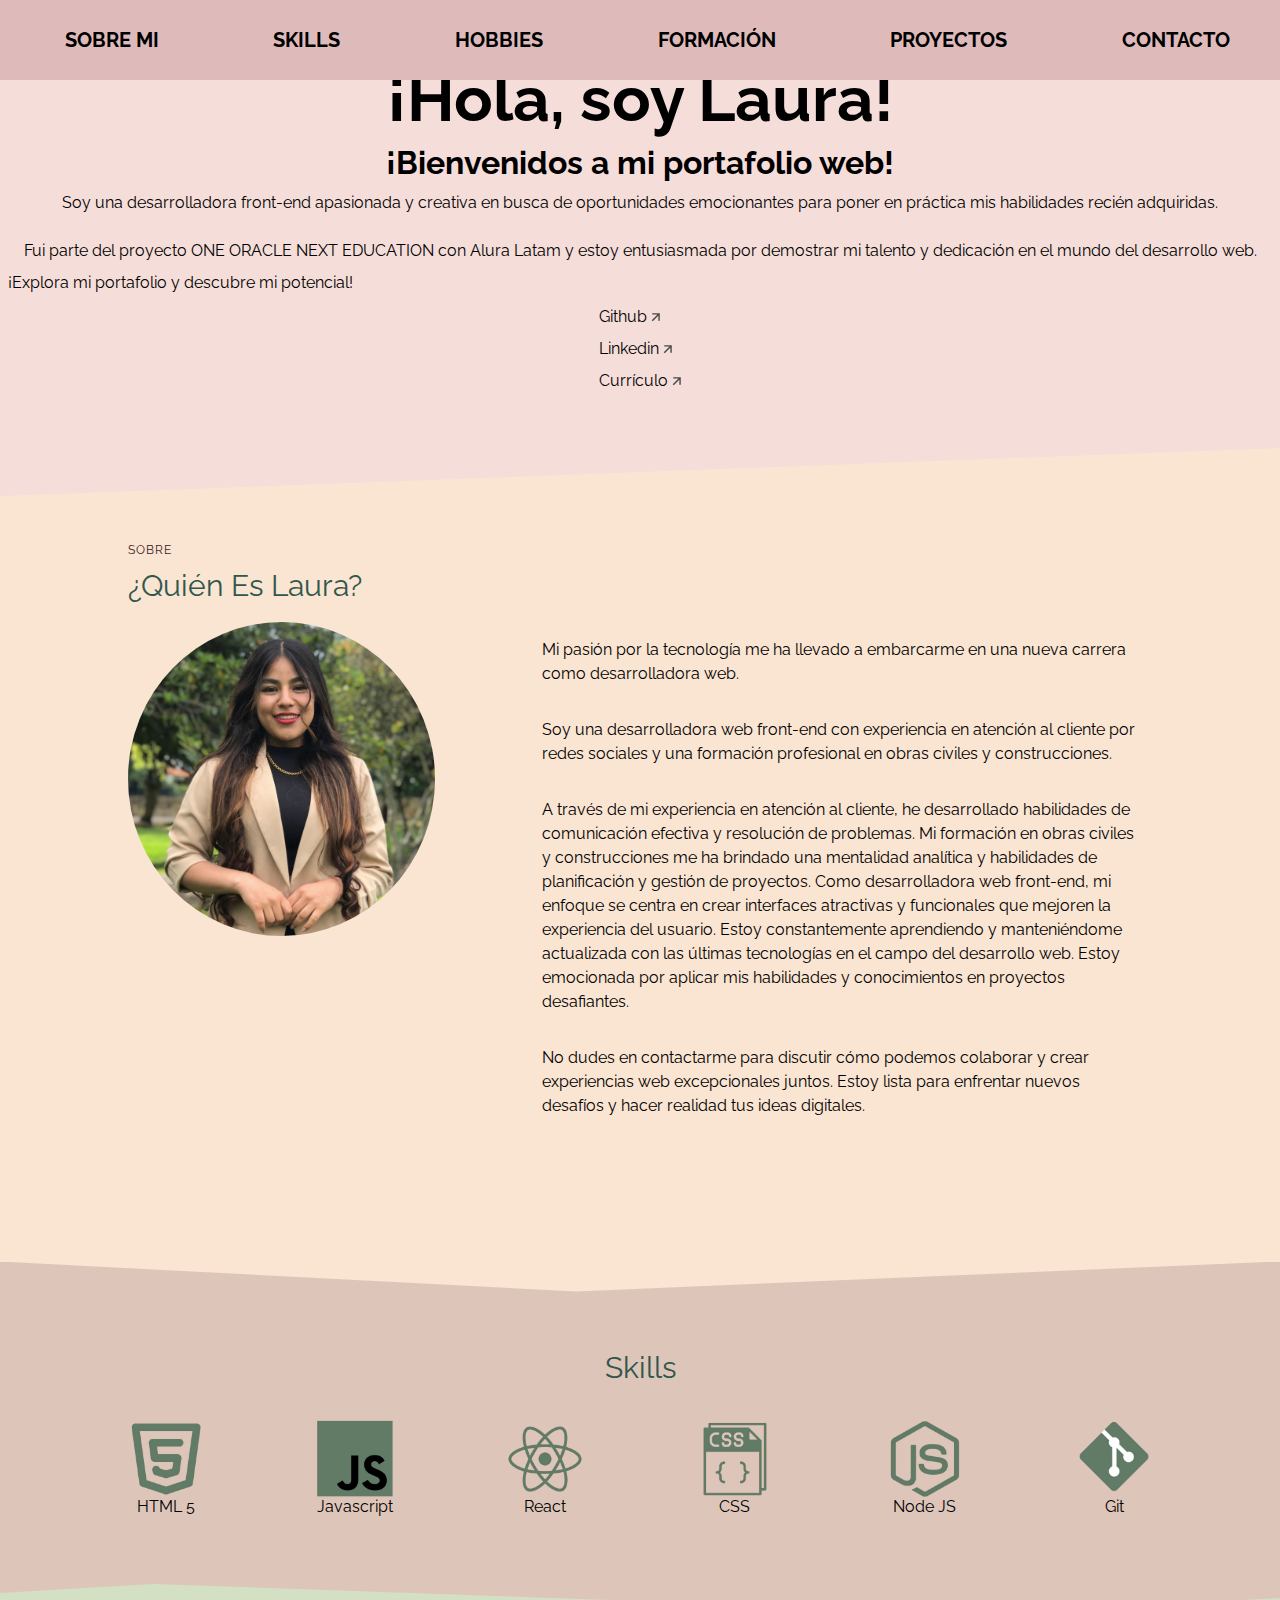
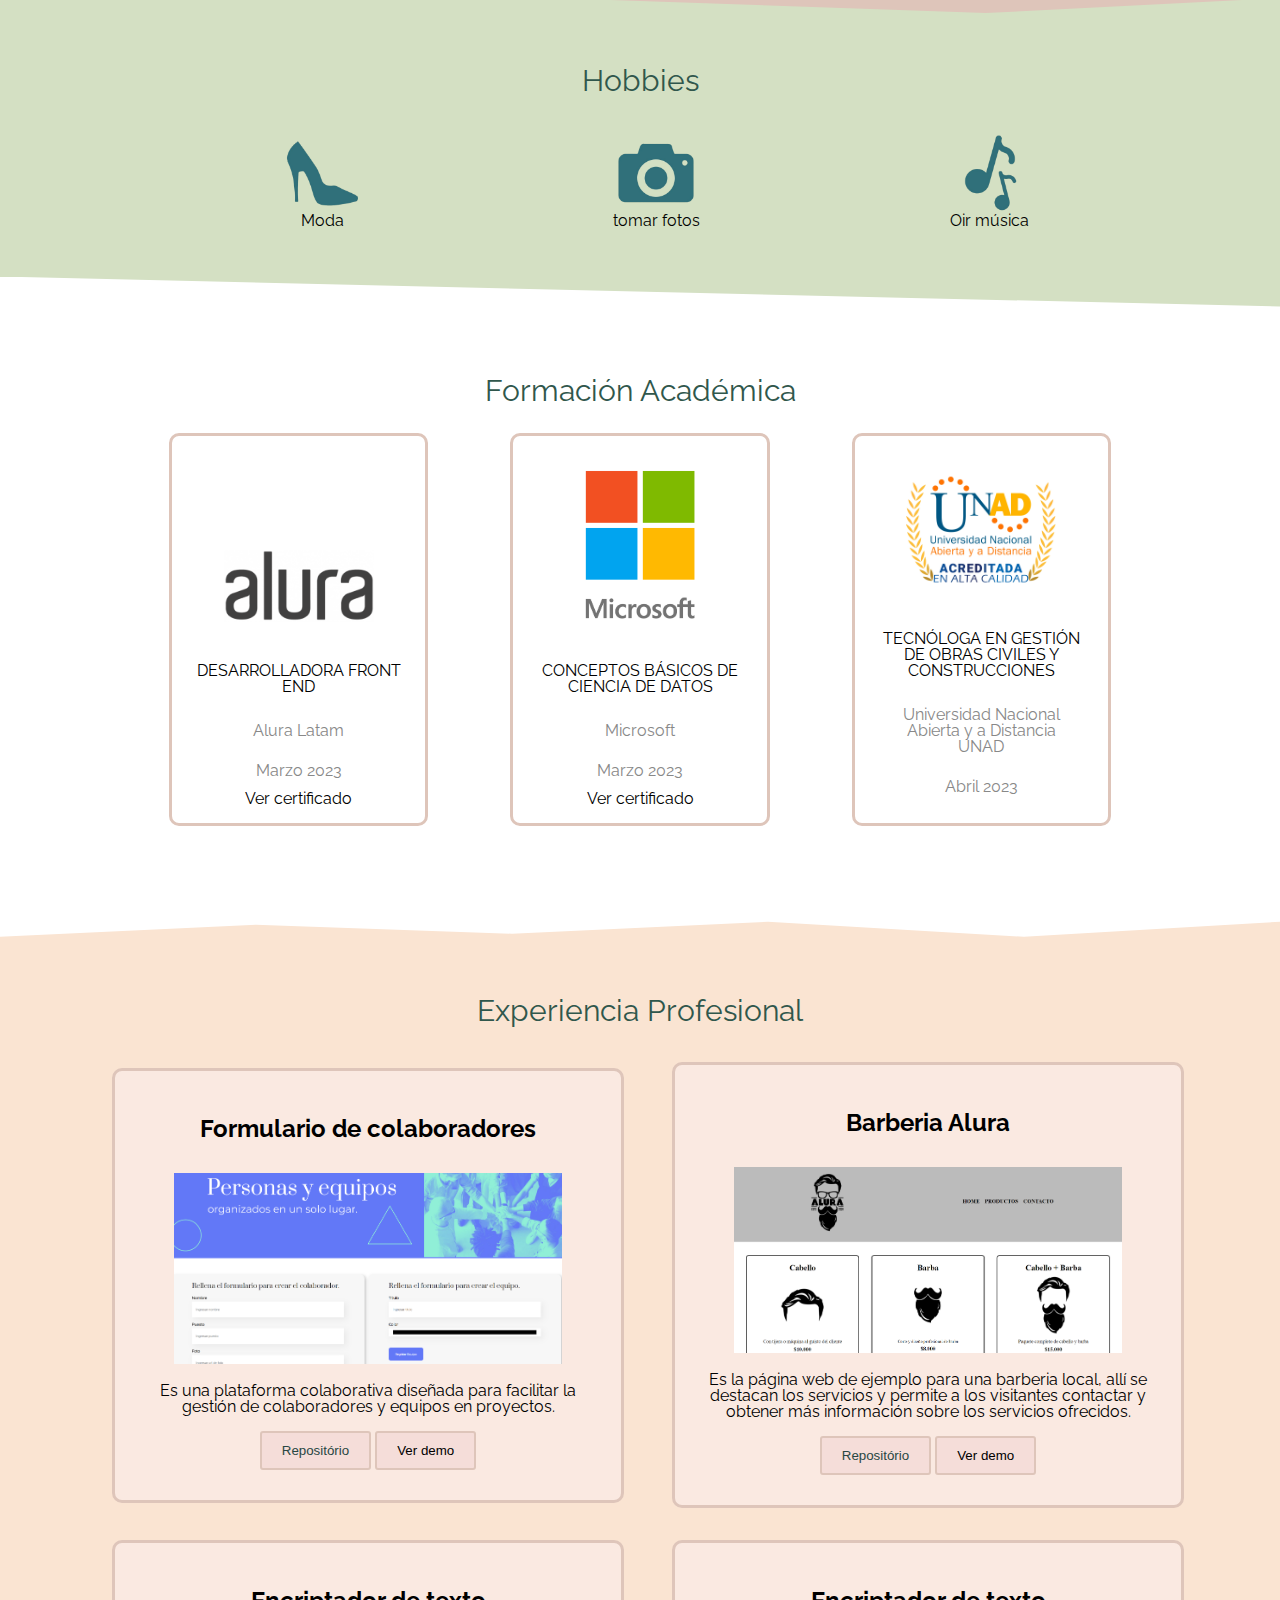
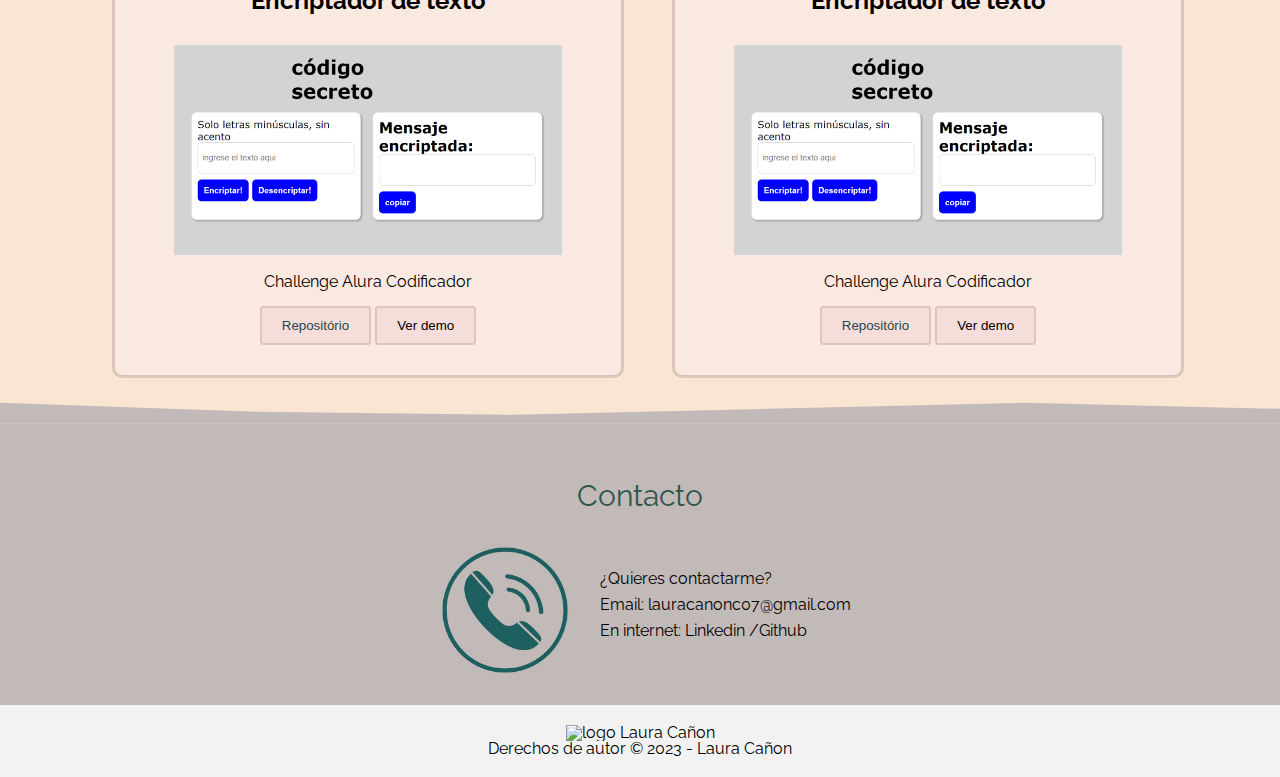
==== commit bcd5c2d7: "agregando proyecto barberia Alura" ====
--- a/index.html
+++ b/index.html
@@ -13,7 +13,7 @@
     <!-- Fonte del Proyecto Raleway -->
     <link href="https://fonts.googleapis.com/css2?family=Raleway:wght@500&display=swap" rel="stylesheet">
     <title>Laura Cañon Desarrolladora Web</title>
-    <link rel="website icon" href="./imagenes/logo-pagina-negro.jpg">
+    <link rel="website icon" href="./imagenes/LC-logo-negro.jpg">
 </head>
 
 <body>
@@ -21,15 +21,15 @@
     <div class="tudo">
         <section class="menu">
             <header class="menu__header">
-                <nav>
+                <nav class="nav__header">
                     <ul class="menu__list">
-                    <li class="menu__list__item"><a href="#sobre-mi">Sobre mi</a></li>
-                    <li class="menu__list__item"><a href="#skills">Skills</a></li>
-                    <li class="menu__list__item"><a href="#hobbies">Hobbies</a></li>
-                    <li class="menu__list__item"><a href="#academic">Formación</a></li>
-                    <li class="menu__list__item"><a href="#xp">Proyectos</a></li>
-                    <li class="menu__list__item"><a href="#contacto">Contacto</a></li>
-                 </ul>
+                        <li class="menu__list__item"><a href="#sobre-mi">Sobre mi</a></li>
+                        <li class="menu__list__item"><a href="#skills">Skills</a></li>
+                        <li class="menu__list__item"><a href="#hobbies">Hobbies</a></li>
+                        <li class="menu__list__item"><a href="#academic">Formación</a></li>
+                        <li class="menu__list__item"><a href="#xp">Proyectos</a></li>
+                        <li class="menu__list__item"><a href="#contacto">Contacto</a></li>
+                    </ul>
                 </nav>
             </header>
         </section>
@@ -39,21 +39,29 @@
             <div class="saludo__div">
                 <div class="title__container">
                     <h2 class="title__bio">¡Hola, soy Laura!</h2>
-                    <h3 class="title__soy"> Soy desarroladora front end</h3>
-                    <h3 class="title__subsection">Estoy formada en desarrollo web front end y formé parte del proyecto
-                        de formación de Oracle ONE en Alura Latam </h3>
+                    <h3 class="title__soy"> ¡Bienvenidos a mi portafolio web!</h3>
+                    <div class="saludo__contenido">
+                        <h3 class="title__subsection">
+                            Soy una desarrolladora front-end apasionada y creativa en busca de oportunidades
+                            emocionantes para poner en práctica mis habilidades recién adquiridas. </h3>
+                        <h3 class="title__subsection">Fui parte del proyecto ONE ORACLE NEXT EDUCATION con Alura Latam y
+                            estoy entusiasmada por demostrar mi talento y dedicación en el mundo del desarrollo web.
+                        </h3>
+                        <h4 class="title__explora">¡Explora mi portafolio y descubre mi potencial! </h4>
+                    </div>
+
                     <div class="redes">
                         <ul class="title__network">
                             <!-- Pon los enlaces de tus redes sociales favoritas -->
                             <li class="title__network__item"><a href="https://github.com/LauC77">Github<a>
-                                <img
-                                        src="assets\arrow.png"> </a></li>
+                                        <img src="assets\arrow.png"> </a></li>
                             <li class="title__network__item"><a
                                     href="https://www.linkedin.com/in/laura-valentina-ca%C3%B1on-castro/">Linkedin</a>
-                                     <img
-                                        src="assets\arrow.png"></a></li>
+                                <img src="assets\arrow.png"></a>
+                            </li>
                             <li class="title__network__item"><a href="">Currículo</a>
-                                 <img src="assets\arrow.png"></a></li>
+                                <img src="assets\arrow.png"></a>
+                            </li>
                         </ul>
                     </div>
                 </div>
@@ -63,21 +71,35 @@
         </div>
 
         <!-- Sección sobre mi -->
-        <section class="about" >
+        <section class="about">
             <div class="about__container">
                 <h3 class="about__title">Sobre</h3>
                 <h4 class="sobre__Laura">¿Quién es Laura?</h4>
                 <div class="contenido__sobre">
                     <img class="profile" src="./imagenes/perfil.jpeg">
                     <div class="contenido__sobre-text">
-                        <p class="about__paragraph">Siempre he tenido habilidades para ser creativa y también para la
-                            parte lógica. Cuando descubrí el diseño web, me di cuenta de que encajaría perfectamente, me
-                            encanta darle forma y sentido a las cosas, es por eso que me encaminé al marivilloso mundo
-                            del desarrollo front end. </p>
-                        <p class="about__paragraph">Lorem ipsum dolor sit amet, consectetur adipiscing elit.
-                            Pellentesque velit velit, volutpat semper dignissim dictum, imperdiet ut lacus. Quisque
-                            gravida ex a mattis pretium. Suspendisse potenti. Ut semper sagittis ligula et lacinia.
-                            Aenean sit amet felis venenatis, egestas metus vitae, aliquet metus.</p>
+                        <p class="about__paragraph">Mi pasión por la tecnología me ha llevado a embarcarme en una nueva
+                            carrera como desarrolladora web.</p>
+
+                        <p class="about__paragraph">Soy una desarrolladora web front-end con experiencia en atención al
+                            cliente por redes sociales y una formación profesional en obras civiles y construcciones.
+                        </p>
+
+                        <p class="about__paragraph"> A través de mi experiencia en atención al cliente, he desarrollado
+                            habilidades de comunicación efectiva y resolución de problemas. Mi formación en obras
+                            civiles y construcciones me ha brindado una mentalidad analítica y habilidades de
+                            planificación y gestión de proyectos.
+
+                            Como desarrolladora web front-end, mi enfoque se centra en crear interfaces atractivas y
+                            funcionales que mejoren la experiencia del usuario. Estoy constantemente aprendiendo y
+                            manteniéndome actualizada con las últimas tecnologías en el campo del desarrollo web.
+
+                            Estoy emocionada por aplicar mis habilidades y conocimientos en proyectos desafiantes.</p>
+
+                        <p class="about__paragraph">No dudes en contactarme para discutir cómo podemos colaborar y crear
+                            experiencias web excepcionales juntos. Estoy lista para enfrentar nuevos desafíos y hacer
+                            realidad tus ideas digitales.</p>
+
 
                     </div>
                 </div>
@@ -91,7 +113,7 @@
 
 
         <!-- Sección de Skills -->
-        <section class="skills" >
+        <section class="skills">
             <h3 class="skills__title">Skills</h3>
             <div class="skills__line">
                 <div class="skills__box">
@@ -147,7 +169,7 @@
         </div>
 
         <!-- Sección de Hobbies -->
-        <section class="hobbies" >
+        <section class="hobbies">
             <h3 class="hobbies__title">Hobbies</h3>
             <div class="hobbies__line">
                 <div class="hobbies__box">
@@ -175,157 +197,179 @@
 
             </div>
         </section>
-        <div class="color__angulo4"  id="academic">
+        <div class="color__angulo4" id="academic">
             <div class="angulo4"></div>
         </div>
 
         <!-- Sección de Formación académica -->
-        <section class="formacion-academica" >
-            <h2 >Formación Académica</h2>
+        <section class="formacion-academica">
+            <h2>Formación Académica</h2>
             <div class="formacion__box">
-            <ul class="institutions">
-              <li class="cards">
-                <div class="institution">
-                  <img src="assets\alura_logo.png"alt="Alura Latam">
-                  <div class="details__academic">
-
-                    <h3>Desarrolladora Front End</h3>
-                    <p>Alura Latam</>
-                    <p>Marzo 2023</p>
-                    <a class="certificar" href="https://app.aluracursos.com/degree/certificate/f4137a7c-049c-4a95-b8cc-044ca492b3cc">Ver certificado</a>
-                  </div>
-                </div>
-              </li>
-              <li class="cards">
-                <div class="institution">
-                  <img  src="./imagenes/Microsoft-Logo.jpg" alt="Microsoft logo">
-                  <div class="details__academic">
-
-                    <h3>Conceptos básicos de ciencia de datos</h3>
-                    <p>Microsoft</p>
-
-                    <p>Marzo 2023</p>
-                    <a class="certificar" href="https://learn.microsoft.com/es-es/users/lauravalentinacaoncastro-3538/transcript/dlm6lan4rzmyrgq">Ver certificado</a>
-                  </div>
-                </div>
-              </li>
-              <li class="cards">
-                <div class="institution">
-                  <img  src="./imagenes/unad-logo.jpg" alt="Microsoft logo">
-                  <div class="details__academic">
-                    <h3>Tecnóloga en gestión de obras civiles y construcciones</h3>
-                    <p>Universidad Nacional Abierta y a Distancia UNAD</p>
-
-                    <p> Abril 2023</p>
-                   
-                  </div>
-                </div>
-              </li>
-            </ul>
-        </div>
-          </section>
-
-    <div class="color__angulo5" id="xp">
-        <div class="angulo5"></div>
-    </div>
-
-
-    <!-- Sección de Experiencia Profesional/Proyectos-->
-    <section class="experience" >
-        <h2 class="experience__section__title" >Experiencia Profesional</h2>
-        <div class="experiencie__box">
-            <ul class= "experience__box-info">
-                <li class="experience__lista"> 
-                    <h2>Formulario de colaboradores </h2>
-                    <img class="experience__img" src="./imagenes/org.png">
-                    <p class="descripcion"> Es una plataforma colaborativa diseñada para facilitar la gestión de colaboradores y equipos en proyectos.
-                    </p>
-                    <div class="experience__description">
-                        <!-- Pon el enlace del proyecto en Github o GithubPages -->
-                        <span class="experience__repo"><a
-                                href="https://github.com/LauC77/Org-administrador-colaboradores"><button
-                                    class="experiencia__botao--repo">Repositório</button></a></span>
-                        <span class="experience__demo"><a href="https://org-nine-mu.vercel.app/"><button class="experience__botao--demo">Ver
-
-                                    demo</button></a></span>
+                <ul class="institutions">
+                    <li class="cards">
+                        <div class="institution">
+                            <img src="assets\alura_logo.png" alt="Alura Latam">
+                            <div class="details__academic">
+
+                                <h3>Desarrolladora Front End</h3>
+                                <p>Alura Latam</>
+                                <p>Marzo 2023</p>
+                                <a class="certificar"
+                                    href="https://app.aluracursos.com/degree/certificate/f4137a7c-049c-4a95-b8cc-044ca492b3cc">Ver
+                                    certificado</a>
+                            </div>
+                        </div>
+                    </li>
+                    <li class="cards">
+                        <div class="institution">
+                            <img src="./imagenes/Microsoft-Logo.jpg" alt="Microsoft logo">
+                            <div class="details__academic">
+
+                                <h3>Conceptos básicos de ciencia de datos</h3>
+                                <p>Microsoft</p>
+
+                                <p>Marzo 2023</p>
+                                <a class="certificar"
+                                    href="https://learn.microsoft.com/es-es/users/lauravalentinacaoncastro-3538/transcript/dlm6lan4rzmyrgq">Ver
+                                    certificado</a>
+                            </div>
+                        </div>
+                    </li>
+                    <li class="cards">
+                        <div class="institution">
+                            <img src="./imagenes/unad-logo.jpg" alt="Microsoft logo">
+                            <div class="details__academic">
+                                <h3>Tecnóloga en gestión de obras civiles y construcciones</h3>
+                                <p>Universidad Nacional Abierta y a Distancia UNAD</p>
+
+                                <p> Abril 2023</p>
+
+                            </div>
+                        </div>
+                    </li>
+                </ul>
+            </div>
+        </section>
+
+        <div class="color__angulo5" id="xp">
+            <div class="angulo5"></div>
+        </div>
+
+
+        <!-- Sección de Experiencia Profesional/Proyectos-->
+        <section class="experience">
+            <h2 class="experience__section__title">Experiencia Profesional</h2>
+            <div class="experiencie__box">
+                <ul class="experience__box-info">
+                    <li class="experience__lista">
+                        <h2>Formulario de colaboradores </h2>
+                        <img class="experience__img" src="./imagenes/org.png">
+                        <p class="descripcion"> Es una plataforma colaborativa diseñada para facilitar la gestión de
+                            colaboradores y equipos en proyectos.
+                        </p>
+                        <div class="experience__description">
+                            <!-- Pon el enlace del proyecto en Github o GithubPages -->
+                            <span class="experience__repo"><a
+                                    href="https://github.com/LauC77/Org-administrador-colaboradores"><button
+                                        class="experiencia__botao--repo">Repositório</button></a></span>
+                            <span class="experience__demo"><a href="https://org-nine-mu.vercel.app/"><button
+                                        class="experience__botao--demo">Ver
+
+                                        demo</button></a></span>
+                        </div>
+
+                    </li>
+                    <li class="experience__lista">
+                        <h2>Barberia Alura </h2>
+                        <img class="experience__img" src="./imagenes/Bareberia-Alura.png" alt="Barberia Alura página">
+                        <p class="descripcion">Es la página web de ejemplo para una barberia local, allí se destacan los servicios y permite a los visitantes contactar y obtener más información sobre los servicios ofrecidos.
+                        </p>
+                        <div class="experience__description">
+                            <!-- Pon el enlace del proyecto en Github o GithubPages -->
+                            <span class="experience__repo"><a
+                                    href="https://github.com/LauC77/Barberia-AluraLatam"><button
+                                        class="experiencia__botao--repo">Repositório</button></a></span>
+                            <span class="experience__demo"><a href="barberia-alura-latam.vercel.app"><button class="experience__botao--demo">Ver
+                                        demo</button></a></span>
+                        </div>
+
+                    </li>
+                    <li class="experience__lista">
+                        <h2>Encriptador de texto </h2>
+                        <img class="experience__img" src="assets\decod_print.png">
+                        <p class="descripcion">Challenge Alura Codificador
+                        </p>
+                        <div class="experience__description">
+                            <!-- Pon el enlace del proyecto en Github o GithubPages -->
+                            <span class="experience__repo"><a
+                                    href="https://github.com/alura-challenges/challenge-one-encriptador-latam"><button
+                                        class="experiencia__botao--repo">Repositório</button></a></span>
+                            <span class="experience__demo"><a href=""><button class="experience__botao--demo">Ver
+                                        demo</button></a></span>
+                        </div>
+
+                    </li>
+                    <li class="experience__lista">
+                        <h2 class="experience__project-title">Encriptador de texto </h2>
+                        <img class="experience__img" src="assets\decod_print.png">
+                        <p class="descripcion">Challenge Alura Codificador
+                        </p>
+                        <div class="experience__description">
+                            <!-- Pon el enlace del proyecto en Github o GithubPages -->
+                            <span class="experience__repo"><a
+                                    href="https://github.com/alura-challenges/challenge-one-encriptador-latam"><button
+                                        class="experiencia__botao--repo">Repositório</button></a></span>
+                            <span class="experience__demo"><a href=""><button class="experience__botao--demo">Ver
+                                        demo</button></a></span>
+                        </div>
+
+                    </li>
+                </ul>
+            </div>
+        </section>
+        <div class="color__angulo6">
+            <div class="angulo6"></div>
+        </div>
+        <!-- Sección de Contacto -->
+
+        <section class="contacto" id="contacto">
+            <div class="contacto__container">
+                <h2 class="contacto__title">Contacto</h2>
+                <div class="contact-info">
+                    <img src="imagenes/contacto-icon.jpg" alt="Imagen de contacto">
+                    <div class="details__contac">
+                        <h3>¿Quieres contactarme?</h3>
+                        <p>Email: lauracanonc07@gmail.com</p>
+                        <p>En internet: <a class="redes_cont"
+                                href="https://www.linkedin.com/in/laura-valentina-ca%C3%B1on-castro/">Linkedin </a>/<a
+                                class="redes_cont" href="https://github.com/LauC77">Github</a> </p>
+
                     </div>
-
-                </li>
-                <li class="experience__lista"> 
-                    <h2>Encriptador de texto </h2>
-                    <img class="experience__img" src="assets\decod_print.png">
-                    <p class="descripcion">Challenge Alura Codificador
-                    </p>
-                    <div class="experience__description">
-                        <!-- Pon el enlace del proyecto en Github o GithubPages -->
-                        <span class="experience__repo"><a
-                                href="https://github.com/alura-challenges/challenge-one-encriptador-latam"><button
-                                    class="experiencia__botao--repo">Repositório</button></a></span>
-                        <span class="experience__demo"><a href=""><button class="experience__botao--demo">Ver
-                                    demo</button></a></span>
-                    </div>
-
-                </li>
-                <li class="experience__lista"> 
-                    <h2>Encriptador de texto </h2>
-                    <img class="experience__img" src="assets\decod_print.png">
-                    <p class="descripcion">Challenge Alura Codificador
-                    </p>
-                    <div class="experience__description">
-                        <!-- Pon el enlace del proyecto en Github o GithubPages -->
-                        <span class="experience__repo"><a
-                                href="https://github.com/alura-challenges/challenge-one-encriptador-latam"><button
-                                    class="experiencia__botao--repo">Repositório</button></a></span>
-                        <span class="experience__demo"><a href=""><button class="experience__botao--demo">Ver
-                                    demo</button></a></span>
-                    </div>
-
-                </li>
-                <li class="experience__lista"> 
-                    <h2 class="experience__project-title">Encriptador de texto </h2>
-                    <img class="experience__img" src="assets\decod_print.png">
-                    <p class="descripcion">Challenge Alura Codificador
-                    </p>
-                    <div class="experience__description">
-                        <!-- Pon el enlace del proyecto en Github o GithubPages -->
-                        <span class="experience__repo"><a
-                                href="https://github.com/alura-challenges/challenge-one-encriptador-latam"><button
-                                    class="experiencia__botao--repo">Repositório</button></a></span>
-                        <span class="experience__demo"><a href=""><button class="experience__botao--demo">Ver
-                                    demo</button></a></span>
-                    </div>
-
-                </li>
-          </ul>
-        </div>
-    </section>
-    <div class="color__angulo6">
-        <div class="angulo6"></div>
-    </div>
-    <!-- Sección de Contacto -->
-
-    <section class="contacto" id="contacto">
-        <div class="contacto__container">
-          <h2 class="contacto__title">Contacto</h2>
-          <div class="contact-info">
-            <img src="imagenes/contacto-icon.jpg" alt="Imagen de contacto">
-            <div class="details__contac">
-                <h3>¿Quieres contactarme?</h3>
-              <p>Email: lauracanonc07@gmail.com</p>
-              <p>En internet: <a class="redes_cont" href="https://www.linkedin.com/in/laura-valentina-ca%C3%B1on-castro/">Linkedin </a>/<a class="redes_cont" href="https://github.com/LauC77">Github</a> </p>
-              
-            </div>
-          </div>
-        </div>
-    </section>
-
-      
-    <!-- Sección de Footer -->
-    <section class="footer">
-        <div class="footer__rodape">
-            <p>Derechos de autor &copy; 2023 - Laura Cañon</p>
-        </div>
-    </section>
+                </div>
+            </div>
+        </section>
+
+
+        <!-- Sección de Footer -->
+        <section class="footer">
+            <div class="footer__rodape">
+                <nav class="nav__footer">
+                    <ul class="menu__list-footer">
+                        <li class="menu__list__item-footer"><a href="#sobre-mi">Sobre mi</a></li>
+                        <li class="menu__list__item-footer"><a href="#skills">Skills</a></li>
+                        <li class="menu__list__item-footer"><a href="#hobbies">Hobbies</a></li>
+                        <li class="menu__list__item-footer"><a href="#academic">Formación</a></li>
+                        <li class="menu__list__item-footer"><a href="#xp">Proyectos</a></li>
+                        <li class="menu__list__item-footer"><a href="#contacto">Contacto</a></li>
+                    </ul>
+                </nav>
+                <div class="fin__footer">
+                    <img src="./imagenes/LC-logo-semiblanco.jpg" alt="logo Laura Cañon" class="footer__logo">
+                    <p>Derechos de autor &copy; 2023 - Laura Cañon</p>
+                </div>
+
+            </div>
+        </section>
 
 
     </div>
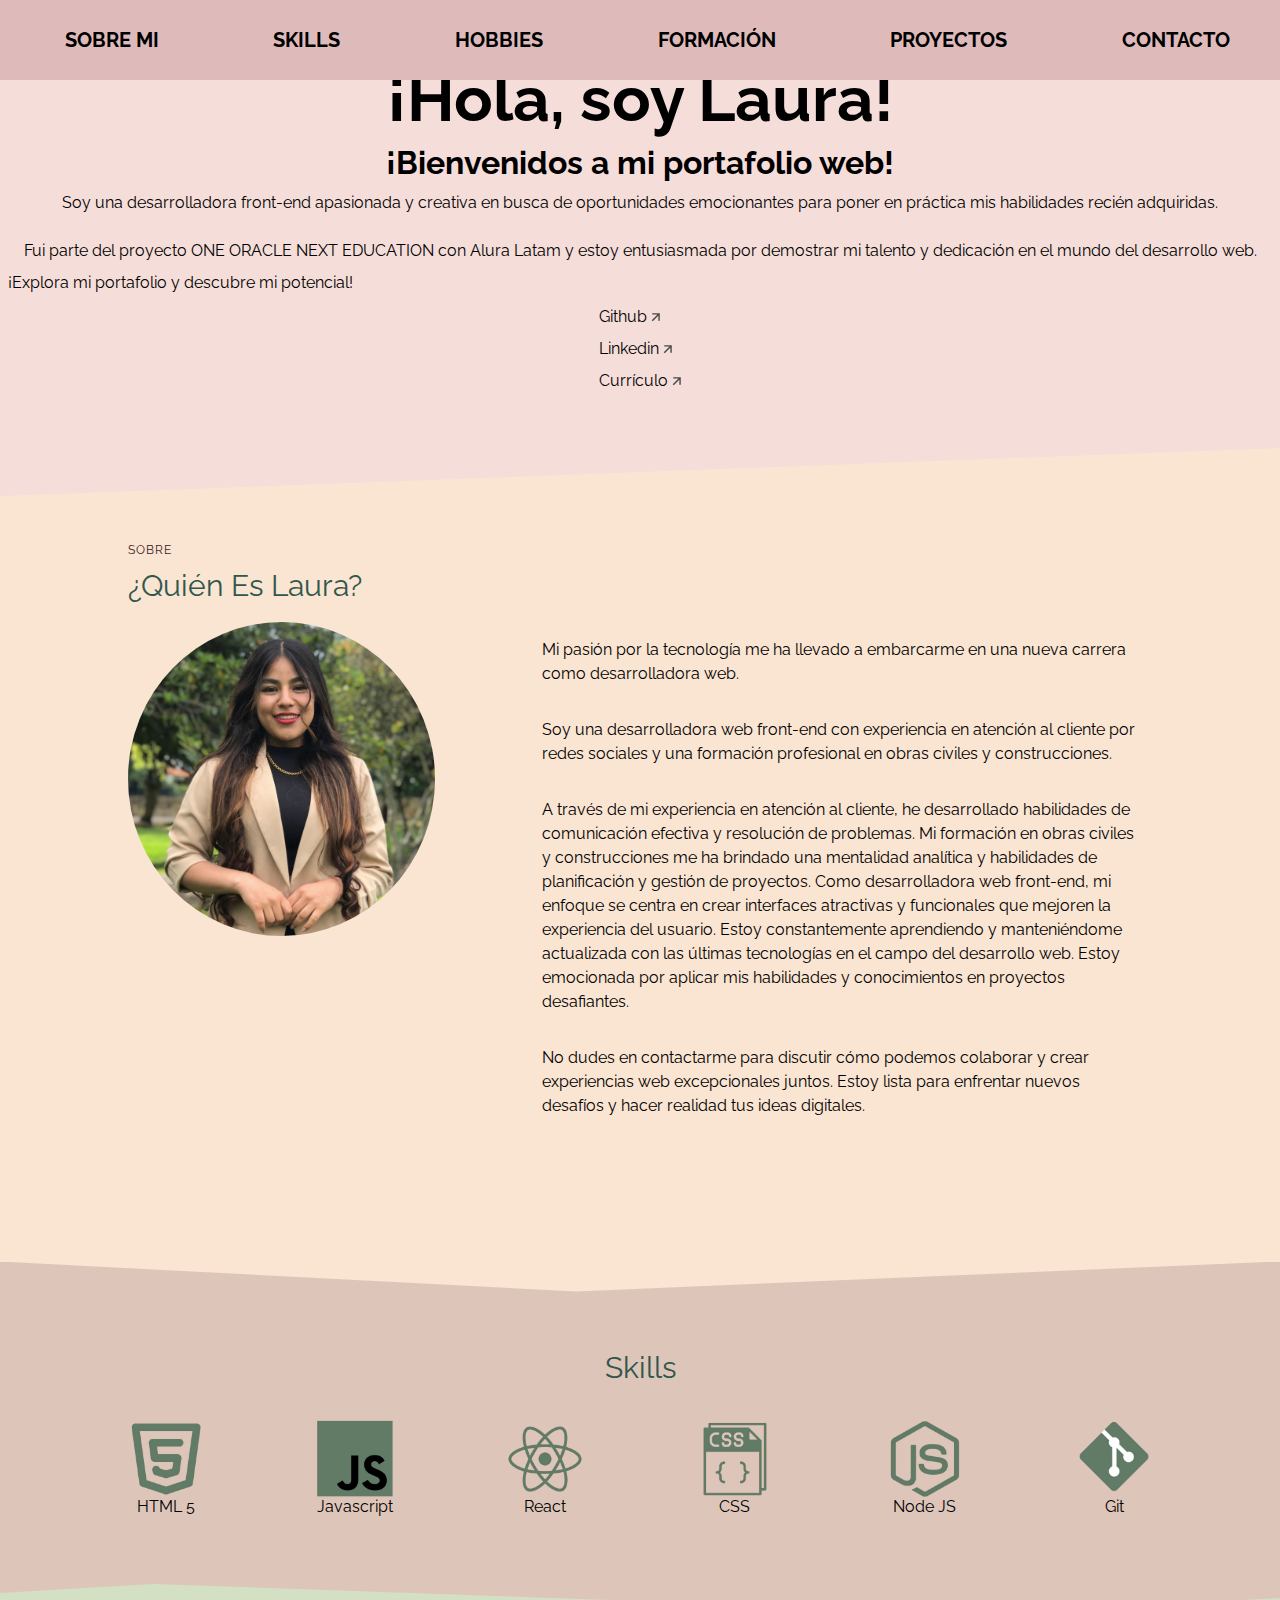
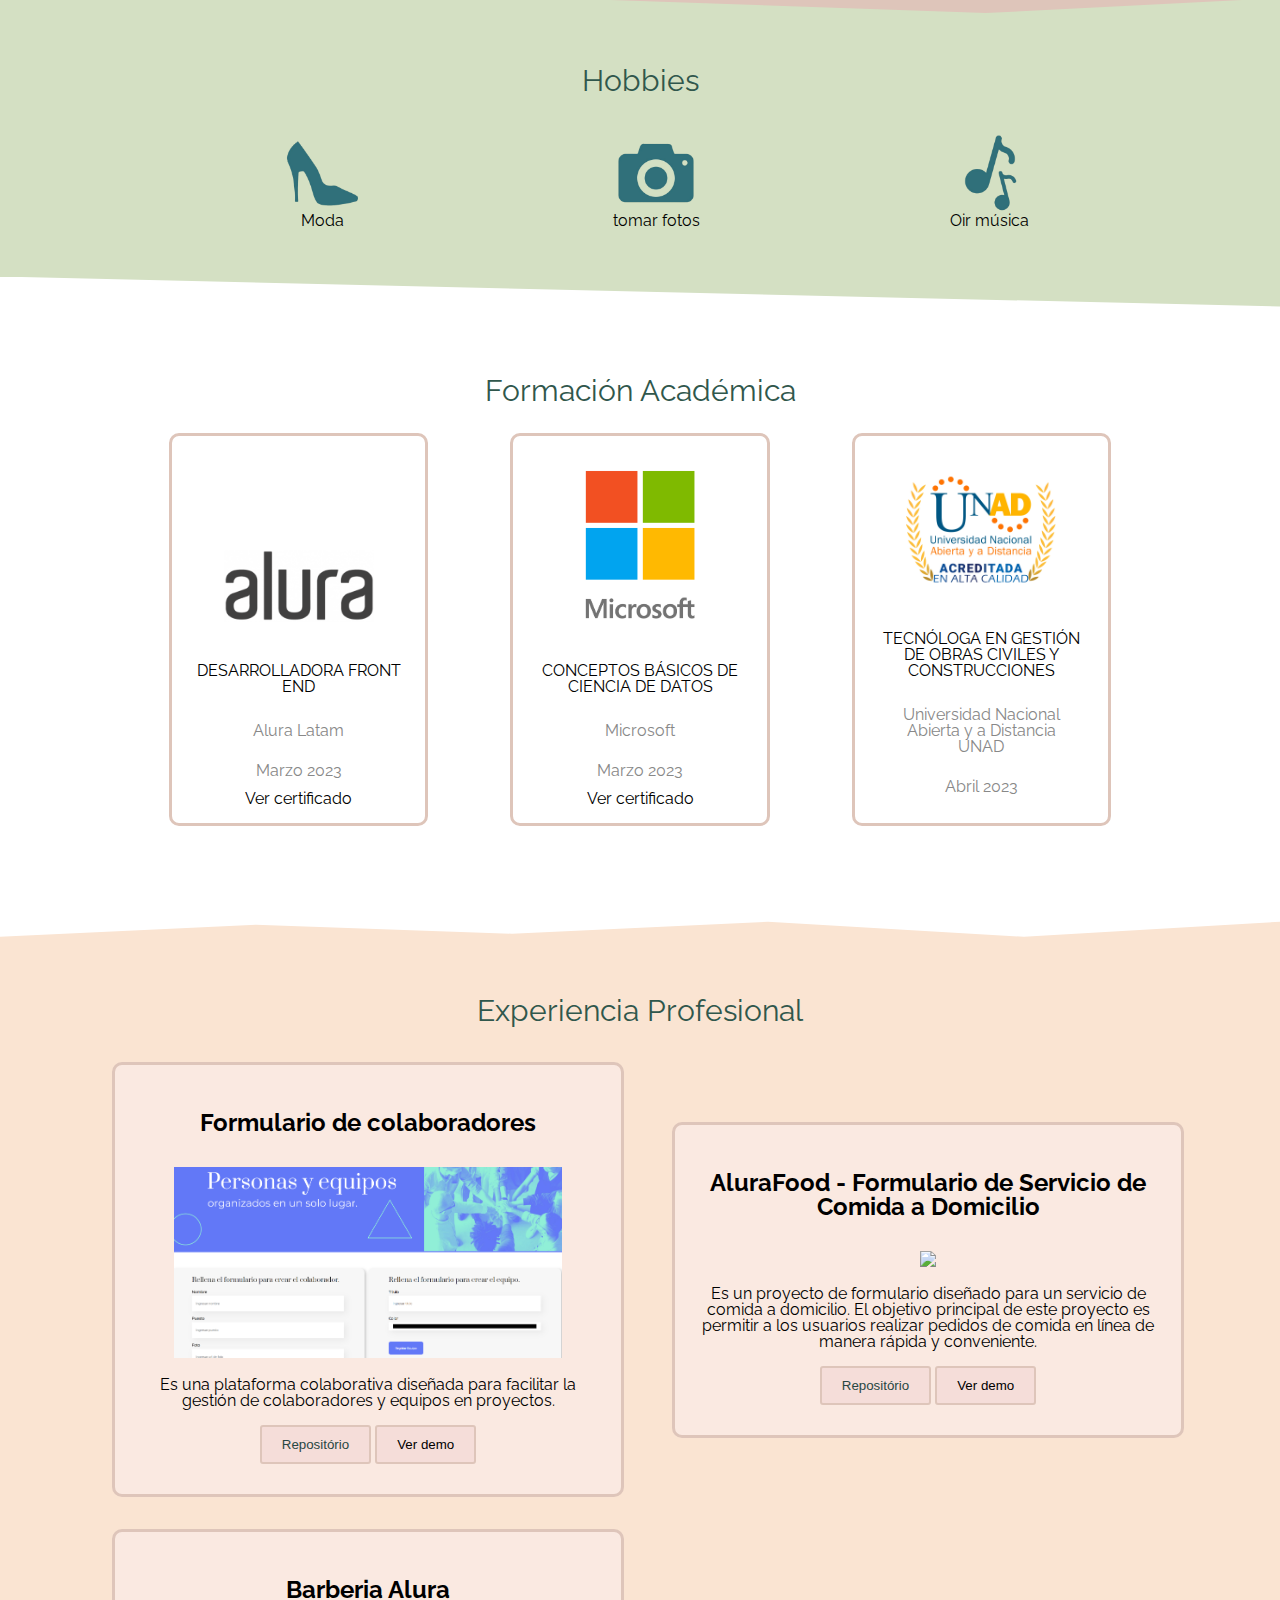
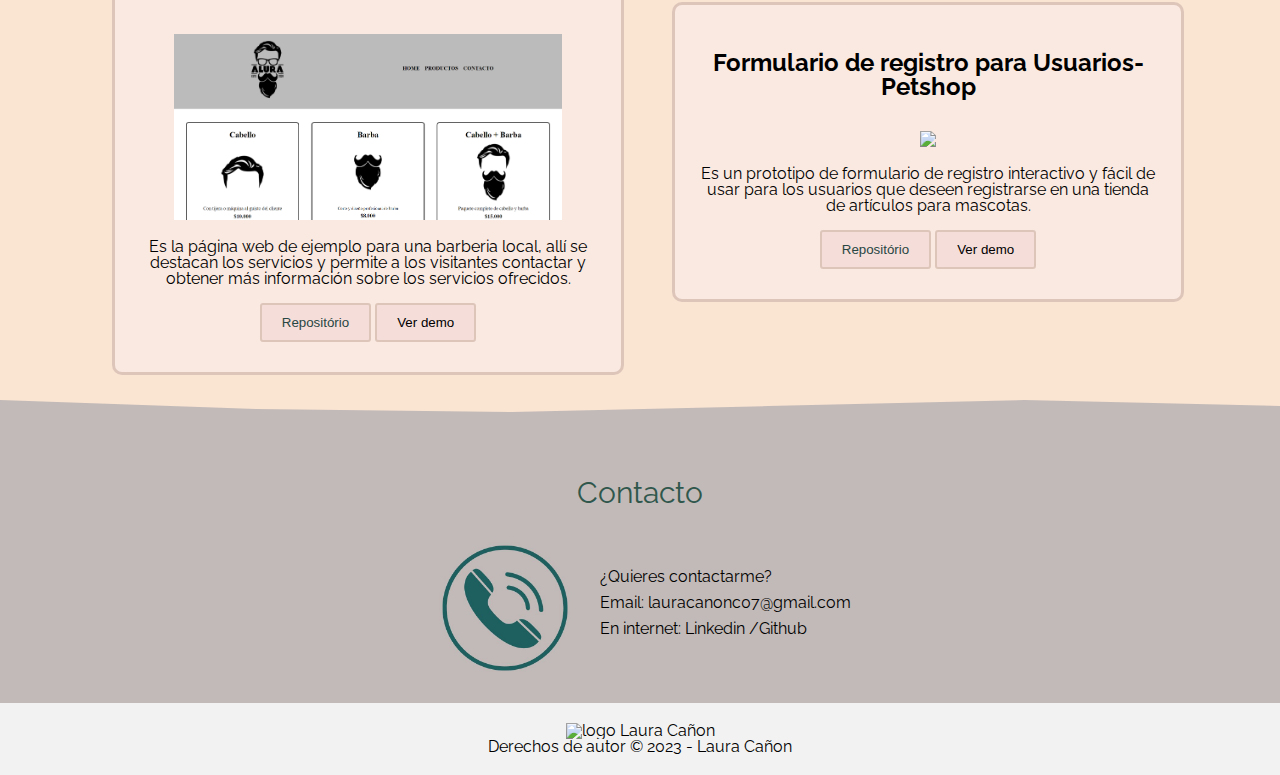
==== commit 97ffd2be: "arreglando link de formulario proyecto" ====
--- a/index.html
+++ b/index.html
@@ -59,7 +59,7 @@
                                     href="https://www.linkedin.com/in/laura-valentina-ca%C3%B1on-castro/">Linkedin</a>
                                 <img src="assets\arrow.png"></a>
                             </li>
-                            <li class="title__network__item"><a href="">Currículo</a>
+                            <li class="title__network__item"><a href="https://www.canva.com/design/DAFj_jhi1ak/m3oECuJEDWcV6JHZ5RLIQQ/view?utm_content=DAFj_jhi1ak&utm_campaign=designshare&utm_medium=link&utm_source=publishsharelink">Currículo</a>
                                 <img src="assets\arrow.png"></a>
                             </li>
                         </ul>
@@ -280,6 +280,20 @@
 
                     </li>
                     <li class="experience__lista">
+                        <h2 class="experience__project-title">AluraFood - Formulario de Servicio de Comida a Domicilio</h2>
+                        <img class="experience__img" src="./imagenes/alurafood.png">
+                        <p class="descripcion">Es un proyecto de formulario diseñado para un servicio de comida a domicilio. El objetivo principal de este proyecto es permitir a los usuarios realizar pedidos de comida en línea de manera rápida y conveniente.
+                        </p>
+                        <div class="experience__description">
+                            <!-- Pon el enlace del proyecto en Github o GithubPages -->
+                            <span class="experience__repo"><a
+                                    href="https://github.com/LauC77/Alura-Food"><button
+                                        class="experiencia__botao--repo">Repositório</button></a></span>
+                            <span class="experience__demo"><a href="https://alura-food-form.vercel.app/"><button class="experience__botao--demo">Ver
+                                        demo</button></a></span>
+                        </div>
+                    </li>
+                    <li class="experience__lista">
                         <h2>Barberia Alura </h2>
                         <img class="experience__img" src="./imagenes/Bareberia-Alura.png" alt="Barberia Alura página">
                         <p class="descripcion">Es la página web de ejemplo para una barberia local, allí se destacan los servicios y permite a los visitantes contactar y obtener más información sobre los servicios ofrecidos.
@@ -289,41 +303,28 @@
                             <span class="experience__repo"><a
                                     href="https://github.com/LauC77/Barberia-AluraLatam"><button
                                         class="experiencia__botao--repo">Repositório</button></a></span>
-                            <span class="experience__demo"><a href="barberia-alura-latam.vercel.app"><button class="experience__botao--demo">Ver
+                            <span class="experience__demo"><a href="https://barberia-alura-latam.vercel.app/"><button class="experience__botao--demo">Ver
                                         demo</button></a></span>
                         </div>
 
                     </li>
                     <li class="experience__lista">
-                        <h2>Encriptador de texto </h2>
-                        <img class="experience__img" src="assets\decod_print.png">
-                        <p class="descripcion">Challenge Alura Codificador
+                        <h2>Formulario de registro para Usuarios-Petshop </h2>
+                        <img class="experience__img" src="./imagenes/petshop.png">
+                        <p class="descripcion">
+                        Es un prototipo de formulario de registro interactivo y fácil de usar para los usuarios que deseen registrarse en una tienda de artículos para mascotas. 
                         </p>
                         <div class="experience__description">
                             <!-- Pon el enlace del proyecto en Github o GithubPages -->
                             <span class="experience__repo"><a
-                                    href="https://github.com/alura-challenges/challenge-one-encriptador-latam"><button
+                                    href="https://github.com/LauC77/Formulario-de-registro"><button
                                         class="experiencia__botao--repo">Repositório</button></a></span>
-                            <span class="experience__demo"><a href=""><button class="experience__botao--demo">Ver
+                            <span class="experience__demo"><a href="https://formulario-de-registro.vercel.app/"><button class="experience__botao--demo">Ver
                                         demo</button></a></span>
                         </div>
 
                     </li>
-                    <li class="experience__lista">
-                        <h2 class="experience__project-title">Encriptador de texto </h2>
-                        <img class="experience__img" src="assets\decod_print.png">
-                        <p class="descripcion">Challenge Alura Codificador
-                        </p>
-                        <div class="experience__description">
-                            <!-- Pon el enlace del proyecto en Github o GithubPages -->
-                            <span class="experience__repo"><a
-                                    href="https://github.com/alura-challenges/challenge-one-encriptador-latam"><button
-                                        class="experiencia__botao--repo">Repositório</button></a></span>
-                            <span class="experience__demo"><a href=""><button class="experience__botao--demo">Ver
-                                        demo</button></a></span>
-                        </div>
-
-                    </li>
+                   
                 </ul>
             </div>
         </section>
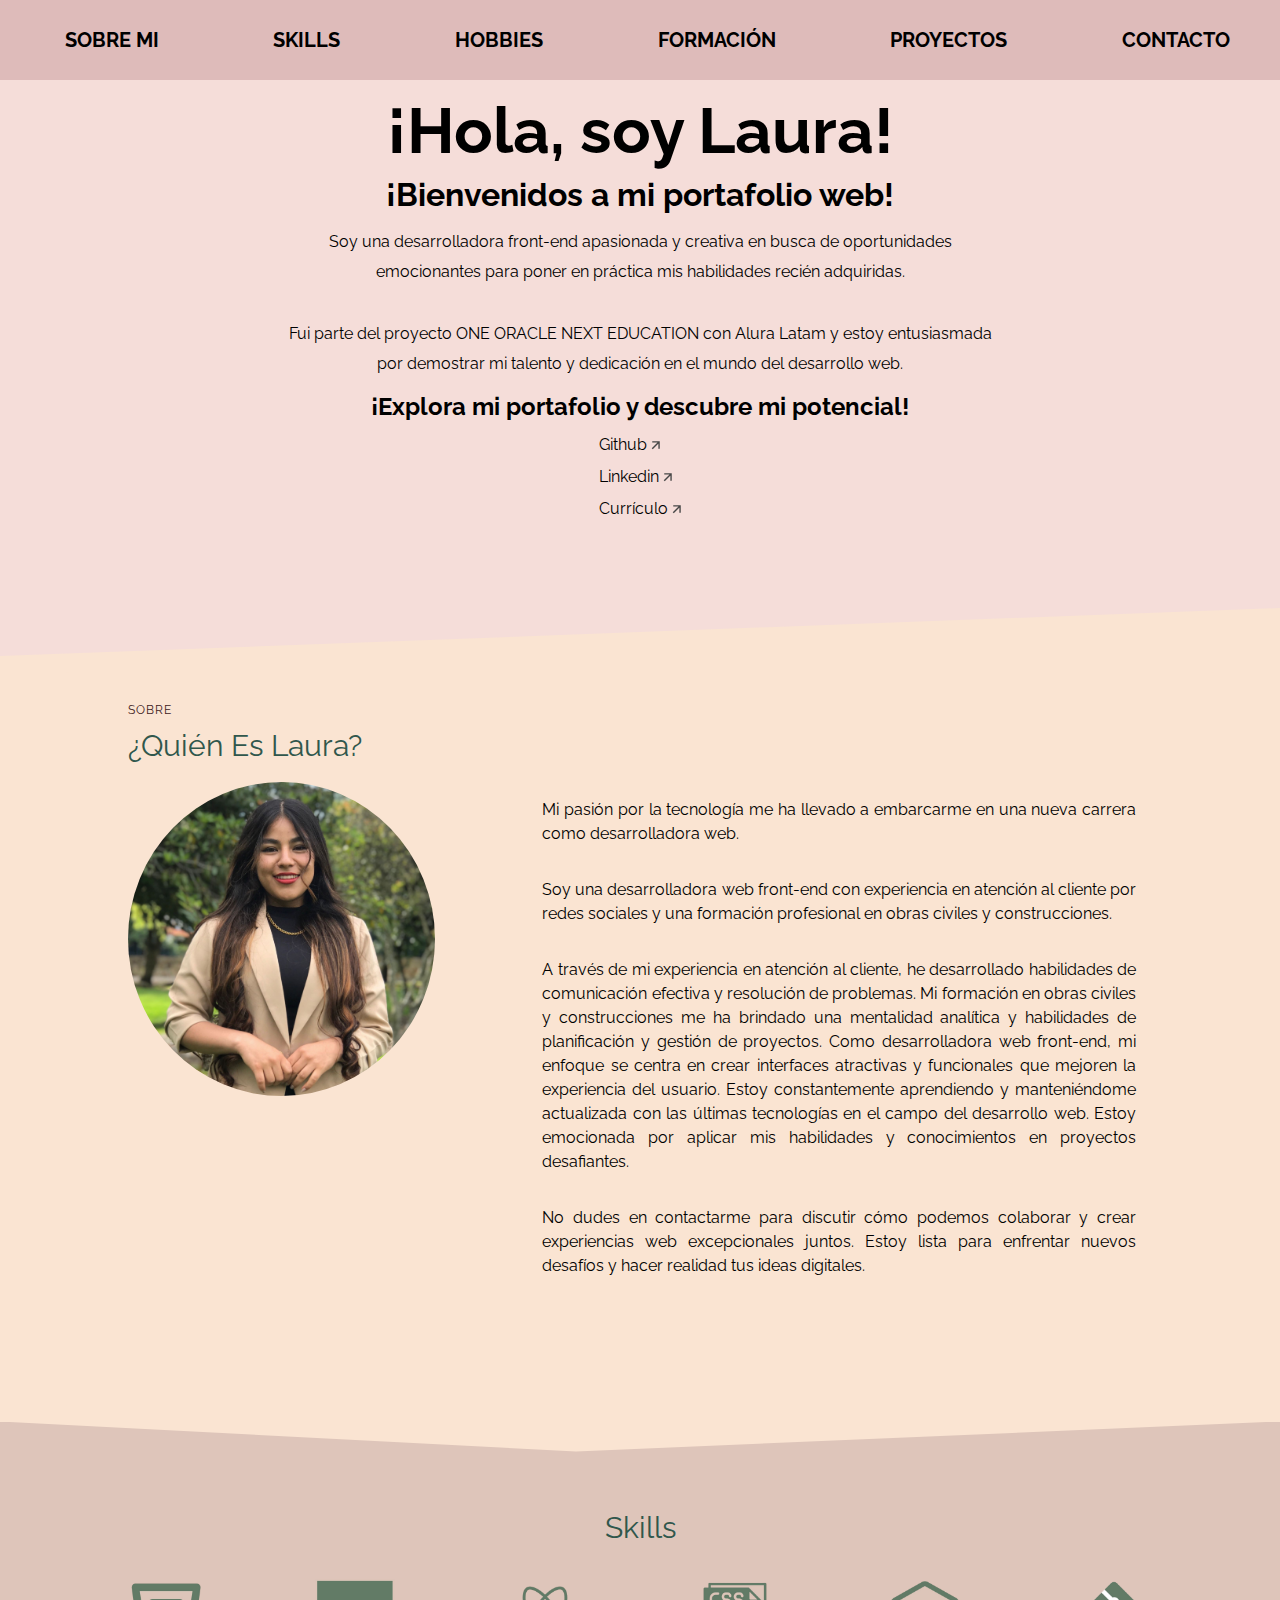
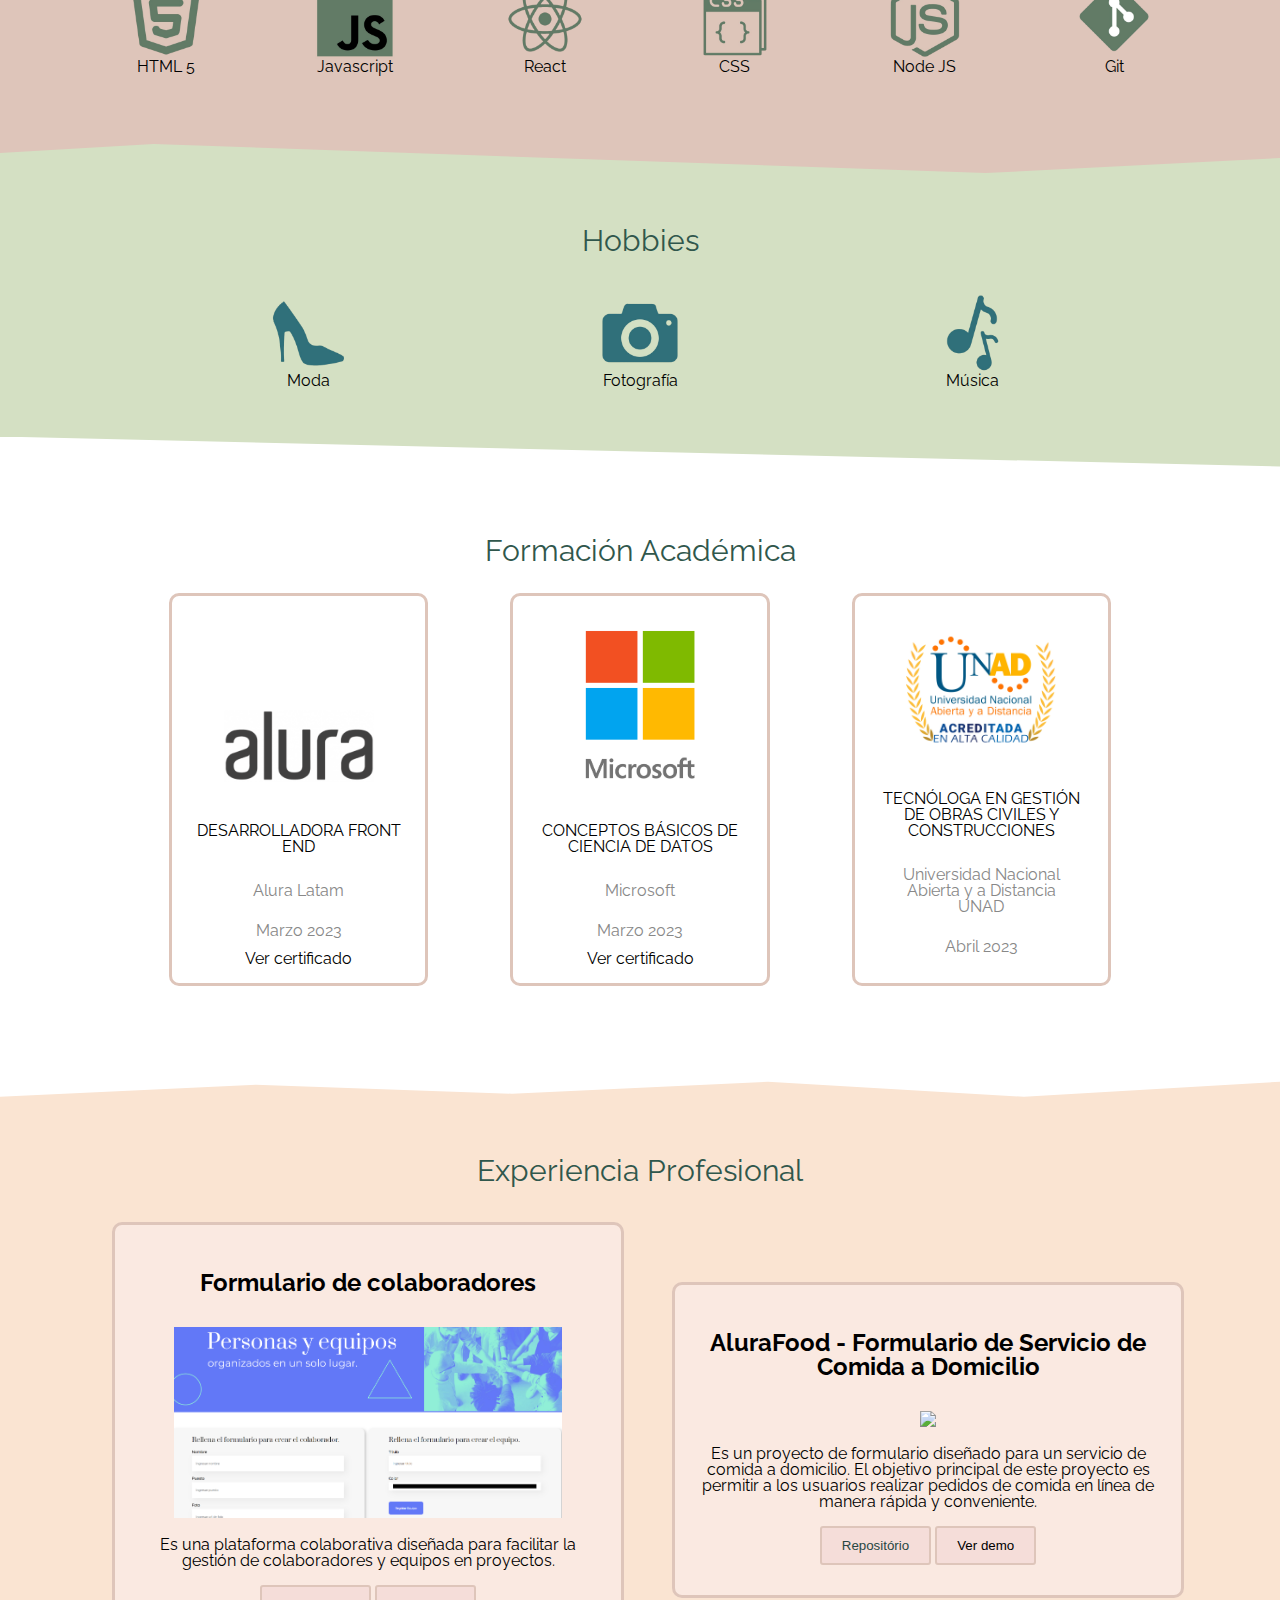
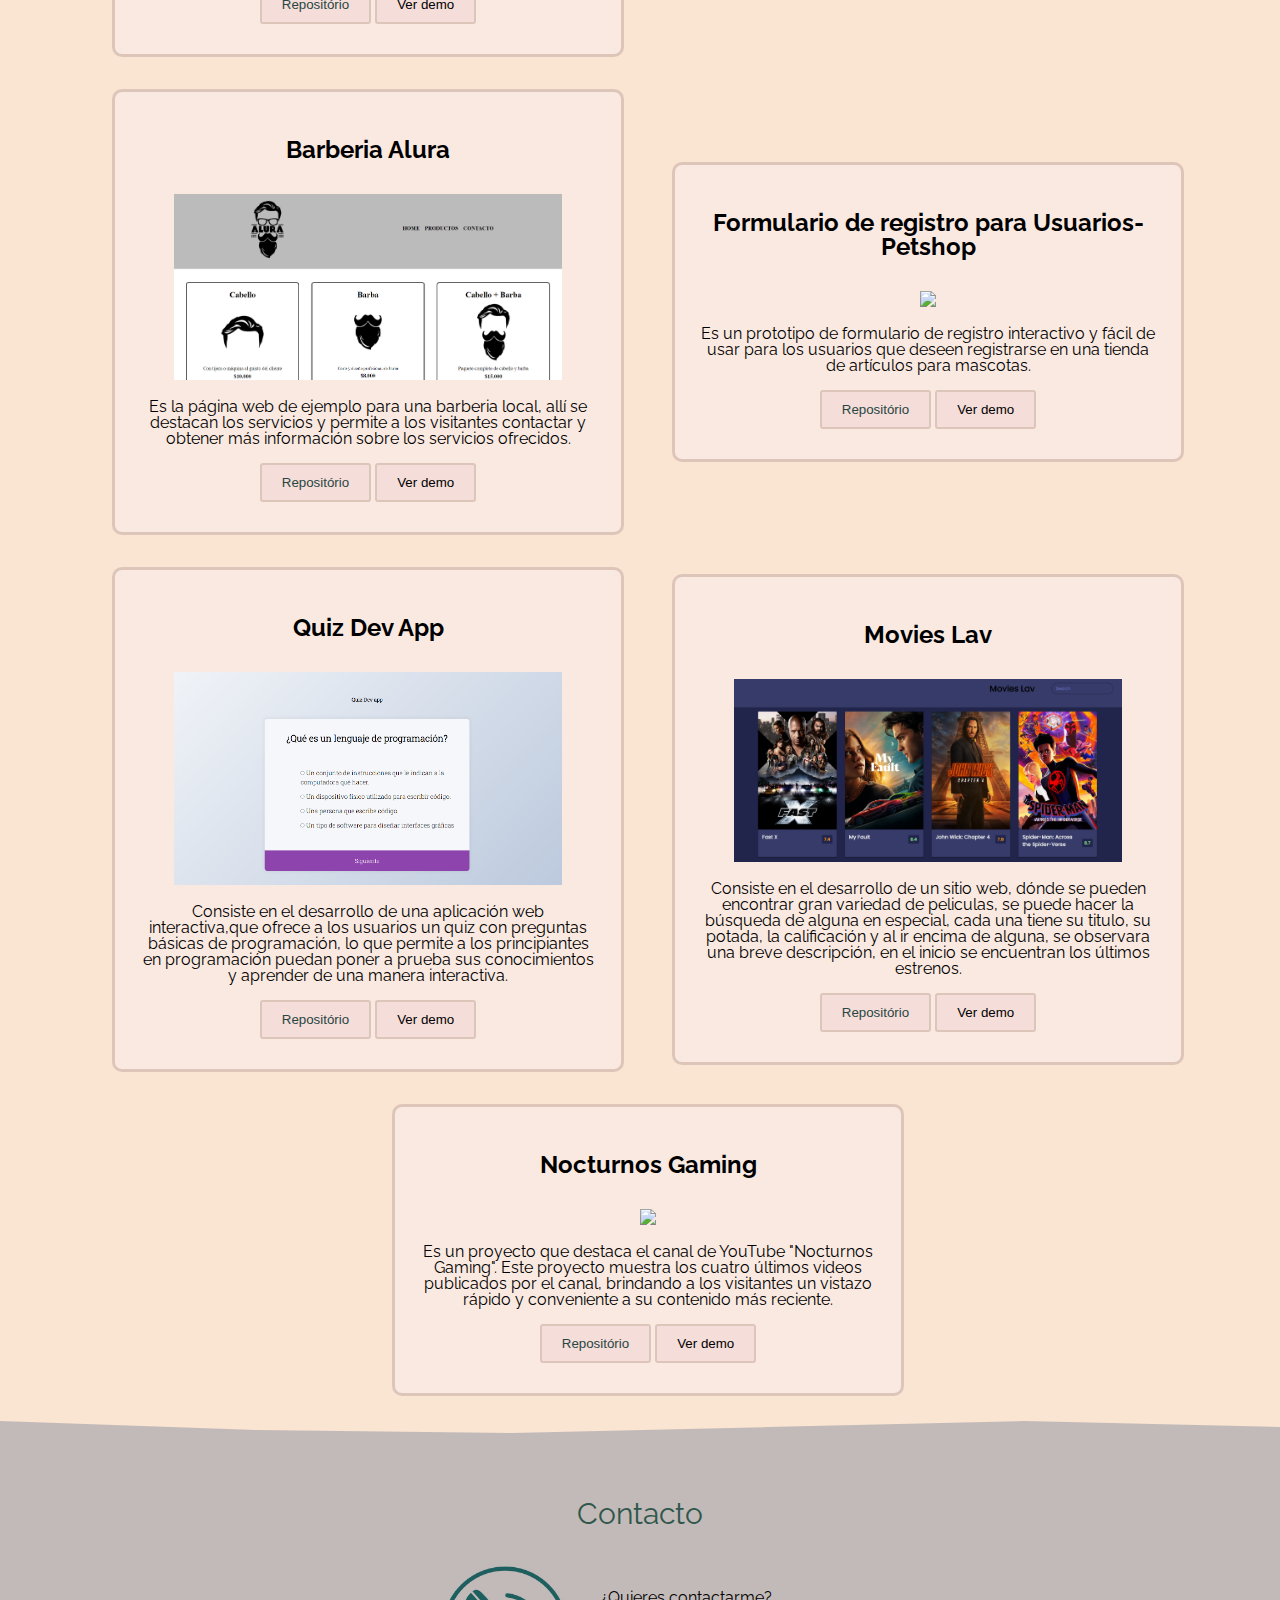
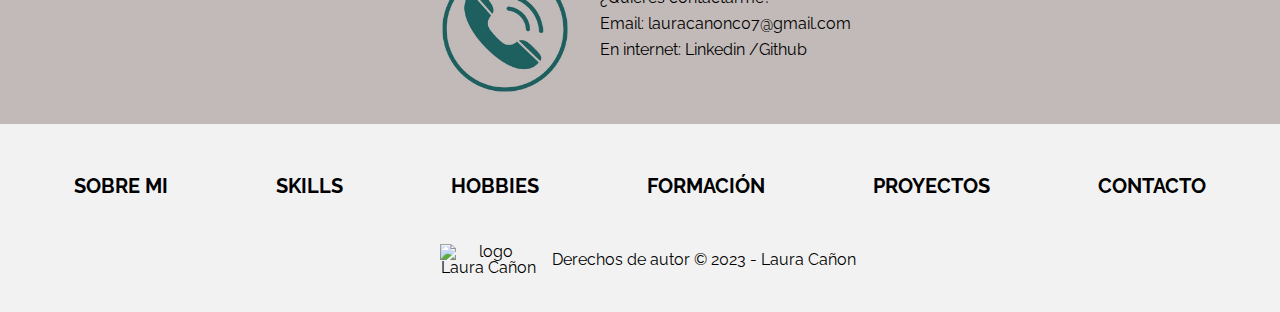
==== commit 49bd0b16: "agregando proyectos" ====
--- a/index.html
+++ b/index.html
@@ -183,7 +183,7 @@
                     <ul class="hobbies__cards">
                         <li class="hobbies__imagen"> <img class="imagen__hobb" src="./imagenes/icon-foto.png" alt="">
                         </li>
-                        <li class="hobbies__name">tomar fotos</li>
+                        <li class="hobbies__name">Fotografía</li>
                     </ul>
                 </div>
 
@@ -191,7 +191,7 @@
                     <ul class="hobbies__cards">
                         <li class="hobbies__imagen"> <img class="imagen__hobb" src="./imagenes/icon-music.png" alt="">
                         </li>
-                        <li class="hobbies__name">Oir música</li>
+                        <li class="hobbies__name">Música</li>
                     </ul>
                 </div>
 
@@ -320,6 +320,54 @@
                                     href="https://github.com/LauC77/Formulario-de-registro"><button
                                         class="experiencia__botao--repo">Repositório</button></a></span>
                             <span class="experience__demo"><a href="https://formulario-de-registro.vercel.app/"><button class="experience__botao--demo">Ver
+                                        demo</button></a></span>
+                        </div>
+
+                    </li>
+                    <li class="experience__lista">
+                        <h2>Quiz Dev App</h2>
+                        <img class="experience__img" src="./imagenes/quiz dev app.png">
+                        <p class="descripcion">
+                            Consiste en el desarrollo de una aplicación web interactiva,que ofrece a los usuarios un quiz con preguntas básicas de programación, lo que permite a los principiantes en programación puedan poner a prueba sus conocimientos y aprender de una manera interactiva.
+                        </p>
+                        <div class="experience__description">
+                            <!-- Pon el enlace del proyecto en Github o GithubPages -->
+                            <span class="experience__repo"><a
+                                    href="https://github.com/LauC77/Quiz-Dev-App"><button
+                                        class="experiencia__botao--repo">Repositório</button></a></span>
+                            <span class="experience__demo"><a href="https://quiz-dev-app.vercel.app/"><button class="experience__botao--demo">Ver
+                                        demo</button></a></span>
+                        </div>
+                    </li>
+                    <li class="experience__lista">
+                        <h2>Movies Lav</h2>
+                        <img class="experience__img" src="./imagenes/movies lav.png">
+                        <p class="descripcion">
+                            Consiste en el desarrollo de un sitio web, dónde se pueden encontrar gran variedad de peliculas, se puede hacer la búsqueda de alguna en especial, cada una tiene su titulo, su potada, la calificación y al ir encima de alguna, se observara una breve descripción, en el inicio se encuentran los últimos estrenos.
+                        </p>
+                        <div class="experience__description">
+                            <!-- Pon el enlace del proyecto en Github o GithubPages -->
+                            <span class="experience__repo"><a
+                                    href="https://github.com/LauC77/Movies-Lav"><button
+                                        class="experiencia__botao--repo">Repositório</button></a></span>
+                            <span class="experience__demo"><a href="https://movies-lav.vercel.app/"><button class="experience__botao--demo">Ver
+                                        demo</button></a></span>
+                        </div>
+                    </li>
+                   
+                   
+                    <li class="experience__lista">
+                        <h2>Nocturnos Gaming </h2>
+                        <img class="experience__img" src="./imagenes/mocturnos gamming.png">
+                        <p class="descripcion">
+                            Es un proyecto que destaca el canal de YouTube "Nocturnos Gaming". Este proyecto muestra los cuatro últimos videos publicados por el canal, brindando a los visitantes un vistazo rápido y conveniente a su contenido más reciente.  
+                        </p>
+                        <div class="experience__description">
+                            <!-- Pon el enlace del proyecto en Github o GithubPages -->
+                            <span class="experience__repo"><a
+                                    href="https://github.com/LauC77/nocturnos-gamming"><button
+                                        class="experiencia__botao--repo">Repositório</button></a></span>
+                            <span class="experience__demo"><a href="https://lauc77.github.io/nocturnos-gamming/"><button class="experience__botao--demo">Ver
                                         demo</button></a></span>
                         </div>
 
--- a/style.css
+++ b/style.css
@@ -34,11 +34,11 @@
     line-height: 1;
 }
 
-nav {
+.nav__header {
     width: 100% - 40px;
 }
 
-nav ul {
+.menu__list {
     background-color: var(--color-rosa-nav);
     position: fixed;
     margin: none;
@@ -58,11 +58,12 @@
     z-index: 2
 }
 
-nav li {
+.menu__list__item {
     display: flex;
     flex-direction: column;
     margin: 0 0 0 15px;
 }
+
 
 nav a {
     text-transform: uppercase;
@@ -76,8 +77,41 @@
     color: #4FA4A8;
     text-decoration: underline;
     font-size: 1.1rem;
-}
-
+    transition: 1s;
+}
+
+.menu__list-footer {
+    position: static;
+    height: 20%;
+    text-align: center;
+    display: flex;
+    flex-direction: row;
+    flex-wrap: wrap;
+    justify-content: space-around;
+    align-items: center;
+    transition: 0.5s;
+    transition: 0.5s;
+    z-index: 2
+}
+
+.menu__list__item-footer {
+    display: flex;
+    flex-direction: column;
+    padding: 1rem;
+    margin: 1rem;
+}
+
+.footer__logo {
+    display: flex;
+    width: 6rem;
+    margin: 1rem;
+}
+
+.fin__footer {
+    display: flex;
+    justify-content: center;
+    align-items: center;
+}
 
 .title__container {
     display: flex;
@@ -105,7 +139,7 @@
     background-color: var(--color-rosa-saludo);
     padding: 2rem 0rem 0 0;
     flex-grow: 1;
-    min-height: 24rem;
+    min-height: 34rem;
 
 }
 
@@ -115,7 +149,7 @@
     }
 
     50% {
-        font-size: 8rem;
+        font-size: 6rem;
     }
 
     100% {
@@ -129,10 +163,22 @@
     text-align: center;
 }
 
+.title__explora {
+    font-weight: bold;
+    font-size: 1.5rem;
+    text-align: center;
+}
+
+.saludo__contenido {
+    width: 60%;
+}
+
 .title__subsection {
     padding: 1rem;
     justify-content: center;
     text-align: center;
+    font-size: 1rem;
+    line-height: 30px;
 }
 
 .angulo1 {
@@ -178,8 +224,9 @@
     width: 30%;
     border-radius: 50%;
 }
-.profile:hover{
-    filter: drop-shadow(20px 20px  10px var(--color-gris));
+
+.profile:hover {
+    filter: drop-shadow(20px 20px 10px var(--color-gris));
     scale: 1.1;
     transition: 3s;
 }
@@ -187,6 +234,7 @@
 .about__paragraph {
     padding: 1rem;
     line-height: 1.5rem;
+    text-align: justify;
 }
 
 .redes {
@@ -203,7 +251,7 @@
 .redes a:hover {
     color: #4FA4A8;
     font-size: 1.2rem;
-    filter: drop-shadow(-10px -20px  10px var(--color-rosa-zanahoria));
+    filter: drop-shadow(-10px -20px 10px var(--color-rosa-zanahoria));
     transition: 1s;
 }
 
@@ -258,9 +306,12 @@
 .skills__line {
     display: flex;
     justify-content: space-evenly;
-    
-}
-
+
+}
+
+.skills__box {
+    flex-wrap: nowrap;
+}
 
 .skills__box li {
     display: flex;
@@ -276,7 +327,8 @@
 .skills__cards:hover {
     border-color: var(--color-verde);
     transform: scale(1.1);
-    filter: drop-shadow(20px 20px  10px  var(--color-gris));;
+    filter: drop-shadow(20px 20px 10px var(--color-gris));
+    ;
     transition: 2s;
 }
 
@@ -313,18 +365,21 @@
     width: 100%;
     padding: 1rem;
 }
-.skills__box{
-    flex-wrap: nowrap;
-}
-.imagen__hobb{
+
+.hobbies__box {
+    display: flex;
+    flex-direction: column;
+    align-items: center;
+}
+
+.imagen__hobb {
     width: 5rem;
-
 }
 
 .hobbies__cards:hover {
     border-color: var(--color-verde);
     transform: scale(1.1);
-    filter: drop-shadow(20px 20px  10px var(--color-gris));
+    filter: drop-shadow(20px 20px 10px var(--color-gris));
     transition: 2s;
 }
 
@@ -340,10 +395,6 @@
 
 }
 
-
-.hobbies__line {
-    display: flex;
-}
 
 .angulo4 {
     width: 100%;
@@ -386,9 +437,10 @@
     display: flex;
     flex-direction: column;
     align-items: center;
-    
-}
-.institution h3{
+
+}
+
+.institution h3 {
     text-transform: uppercase;
     padding: 1rem 0 1rem 0;
 
@@ -406,10 +458,11 @@
     border-width: 3px;
     justify-content: center;
 }
-.cards:hover{
+
+.cards:hover {
     scale: 1.1;
     transition: 2s;
-   
+
 }
 
 .details__academic {
@@ -424,19 +477,19 @@
 }
 
 .institution h3 {
-  text-transform: uppercase;
+    text-transform: uppercase;
 }
 
 
 .institution p {
-    
+
     color: #888;
     padding: .75rem;
 }
 
 .certificar {
     color: black;
-    
+
 }
 
 .certificar:hover {
@@ -507,31 +560,45 @@
     box-shadow: 10px 20px 20px var(--color-gris);
     transition: 2s;
 }
-.experience__lista h2{
+
+.experience__lista h2 {
     padding: 1rem 1rem 2rem 1rem;
     font-size: 1.5rem;
     font-weight: bold;
 }
-.descripcion{
+
+.descripcion {
     padding: 1rem;
 }
-.experiencia__botao--repo,.experience__botao--demo  {
-    background: var(--color-rosa-saludo); /* color de fondo */
-    color: black; /* color de fuente */
-    border: 2px solid var(--color-café-claro); /* tamaño y color de borde */
+
+.experiencia__botao--repo,
+.experience__botao--demo {
+    background: var(--color-rosa-saludo);
+    /* color de fondo */
+    color: black;
+    /* color de fuente */
+    border: 2px solid var(--color-café-claro);
+    /* tamaño y color de borde */
     padding: 10px 20px;
-    border-radius: 3px; /* redondear bordes */
+    border-radius: 3px;
+    /* redondear bordes */
     position: relative;
     z-index: 1;
     overflow: hidden;
     display: inline-block;
 }
-.experiencia__botao--repo, .experience__botao--demo:hover{
-    color:var(--color-verde-oscuro); /* color de fuente hover */
-}
-.experiencia__botao--repo::after, .experience__botao--demo::after{
+
+.experiencia__botao--repo,
+.experience__botao--demo:hover {
+    color: var(--color-verde-oscuro);
+    /* color de fuente hover */
+}
+
+.experiencia__botao--repo::after,
+.experience__botao--demo::after {
     content: "";
-    background: var(--color-rosa-nav); /* color de fondo hover */
+    background: var(--color-rosa-nav);
+    /* color de fondo hover */
     position: absolute;
     z-index: -1;
     padding: 16px 20px;
@@ -543,7 +610,9 @@
     -webkit-transition: all 0.35s;
     transition: all 0.35s;
 }
-.experiencia__botao--repo:hover::after, .experience__botao--demo:hover::after{
+
+.experiencia__botao--repo:hover::after,
+.experience__botao--demo:hover::after {
     left: 0;
     right: 0;
     top: 0;
@@ -607,7 +676,7 @@
     color: #42190B;
     text-decoration: underline;
     font-size: 1.3rem;
-   filter:drop-shadow(10px 10px 10px var(--color-verde-oscuro));
+    filter: drop-shadow(10px 10px 10px var(--color-verde-oscuro));
     transition: .75s;
 }
 
@@ -647,153 +716,170 @@
     }
 
 
-.institutions{
-    display: flex;
-    flex-wrap: wrap;
-    flex-direction: column;
-    align-content: center;
-
-    
-}
-.institution{
-    padding: 3rem;
-    box-sizing: border-box;
-    align-items: center;
-}
-.skills__line{
-    flex-wrap: wrap;
-}
-.hobbies__line{
-    flex-wrap: wrap;
-}
-
-.cards{
-    width: 15rem;
-    justify-content: center;
-
-    border-color: var(--color-café-claro);
-    border-style: solid;
-    border-width: 3px;
-    border-radius: 10px;
-
-    margin: 1rem;
-    align-items: center;
-   
-}
-.experience__box-info {
-    flex-direction: column;
-}
-.experience__lista {
-    margin:1rem;
-    width: 80%
-}
-.saludo__div {
-    padding: 0;
-min-height: 0;
-}
-
-@keyframes saludo {
-    0% {
+    .institutions {
+        display: flex;
+        flex-wrap: wrap;
+        flex-direction: column;
+        align-content: center;
+
+
+    }
+
+    .institution {
+        padding: 3rem;
+        box-sizing: border-box;
+        align-items: center;
+    }
+
+    .skills__line {
+        flex-wrap: wrap;
+    }
+
+    .hobbies__line {
+        flex-wrap: wrap;
+    }
+
+    .cards {
+        width: 15rem;
+        justify-content: center;
+
+        border-color: var(--color-café-claro);
+        border-style: solid;
+        border-width: 3px;
+        border-radius: 10px;
+
+        margin: 1rem;
+        align-items: center;
+
+    }
+
+    .experience__box-info {
+        flex-direction: column;
+    }
+
+    .experience__lista {
+        margin: 1rem;
+        width: 80%
+    }
+
+    .saludo__div {
+        padding: 0;
+        min-height: 0;
+    }
+
+    @keyframes saludo {
+        0% {
+            font-size: 2rem;
+        }
+
+        50% {
+            font-size: 4rem;
+        }
+
+        100% {
+            font-size: 2rem;
+        }
+    }
+
+}
+
+
+@media screen and (max-width: 768px) {
+    .title__bio {
+        font-size: 3rem;
+        padding: 1rem 2rem;
+    }
+
+    @keyframes saludo {
+        0% {
+            font-size: 3rem;
+        }
+
+        50% {
+            font-size: 4rem;
+        }
+
+        100% {
+            font-size: 3rem;
+        }
+    }
+
+    .title__subsection {
+        padding: 1rem 2rem;
+    }
+
+    .title__ {
         font-size: 2rem;
-    }
-
-    50% {
-        font-size: 4rem;
-    }
-
-    100% {
-        font-size: 2rem;
-    }
-}
-
-}
-
-
-@media screen and (max-width: 768px) {
-.title__bio{
-    font-size: 3rem;
-    padding: 1rem 2rem;
-}
-@keyframes saludo {
-    0% {
-        font-size: 3rem;
-    }
-
-    50% {
-        font-size: 4rem;
-    }
-
-    100% {
-        font-size: 3rem;
-    }
-}
-.title__subsection{
-    padding: 1rem 2rem;
-}
-.title__{
-    font-size: 2rem;
-    padding: 1rem 2rem;
-}
-.about__container{
-    padding: 0;
-}
-.contenido__sobre{
-    flex-direction: column;
-    align-items: center;
-}
-.profile{
-    width: 40%;
-    margin: 0px;
-}
-.contenido__sobre-text {
-    text-align: center;
-}
+        padding: 1rem 2rem;
+    }
+
+    .title__soy {
+        width: 80%;
+    }
+
+    .saludo__contenido {
+        width: 100%;
+    }
+
+    .title__explora {
+        width: 80%;
+        margin: auto;
+    }
+
+    .about__container {
+        padding: 0;
+    }
+
+    .contenido__sobre {
+        flex-direction: column;
+        align-items: center;
+    }
+
+    .profile {
+        width: 40%;
+        margin: 0px;
+    }
+
+    .contenido__sobre-text {
+        text-align: center;
+        padding: 0px;
+        width: 100%;
+    }
 }
 
 
 /*Mobile*/
 @media (max-width: 425px) {
-    
-.about__container{
-    padding: 0;
-}
-.contenido__sobre{
-    flex-direction: column;
-    align-items: center;
-    text-align: center;
-
-}
-.profile{
-    margin: 0%;
-    width: 60%;
-}
-    .skills__line{
+
+    .about__container {
+        padding: 0;
+    }
+
+    .contenido__sobre {
+        flex-direction: column;
+        align-items: center;
+        text-align: center;
+
+    }
+
+    .profile {
+        margin: 0%;
+        width: 60%;
+    }
+
+    .skills__line {
         display: flex;
         flex-wrap: wrap;
     }
-    .hobbies__line{
+
+    .hobbies__line {
         display: flex;
         flex-wrap: wrap;
     }
-    .contact-info img{
+
+    .contact-info img {
         width: 15%;
     }
-    /*Menu*/
-
-    /*Titulo*/
-
-    /*Sección sobre mi*/
-
-    /*Skills*/
-
-    /*Hobbies*/
-
-    /*Formación Académica*/
-
-    /*Experiencia Profesional*/
-
-    /*Contacto*/
-
-    /*Footer*/
+
 
 }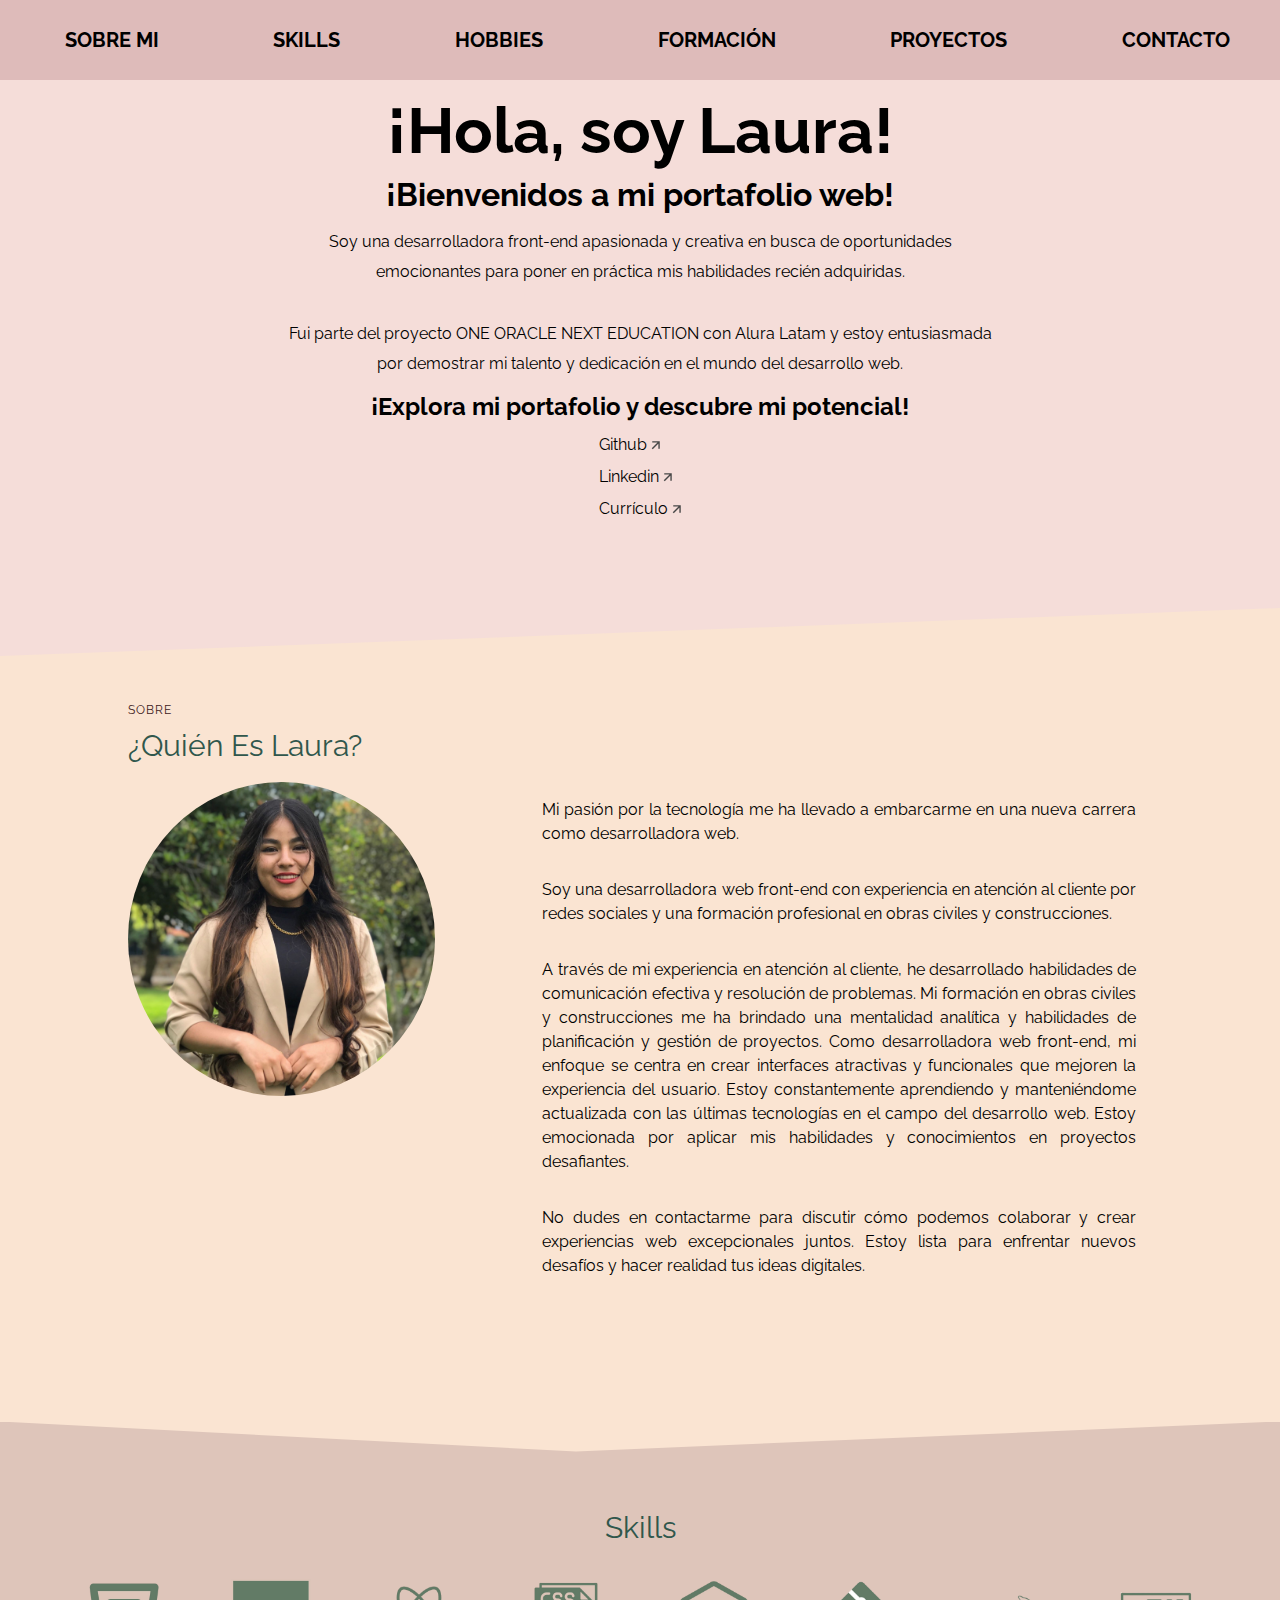
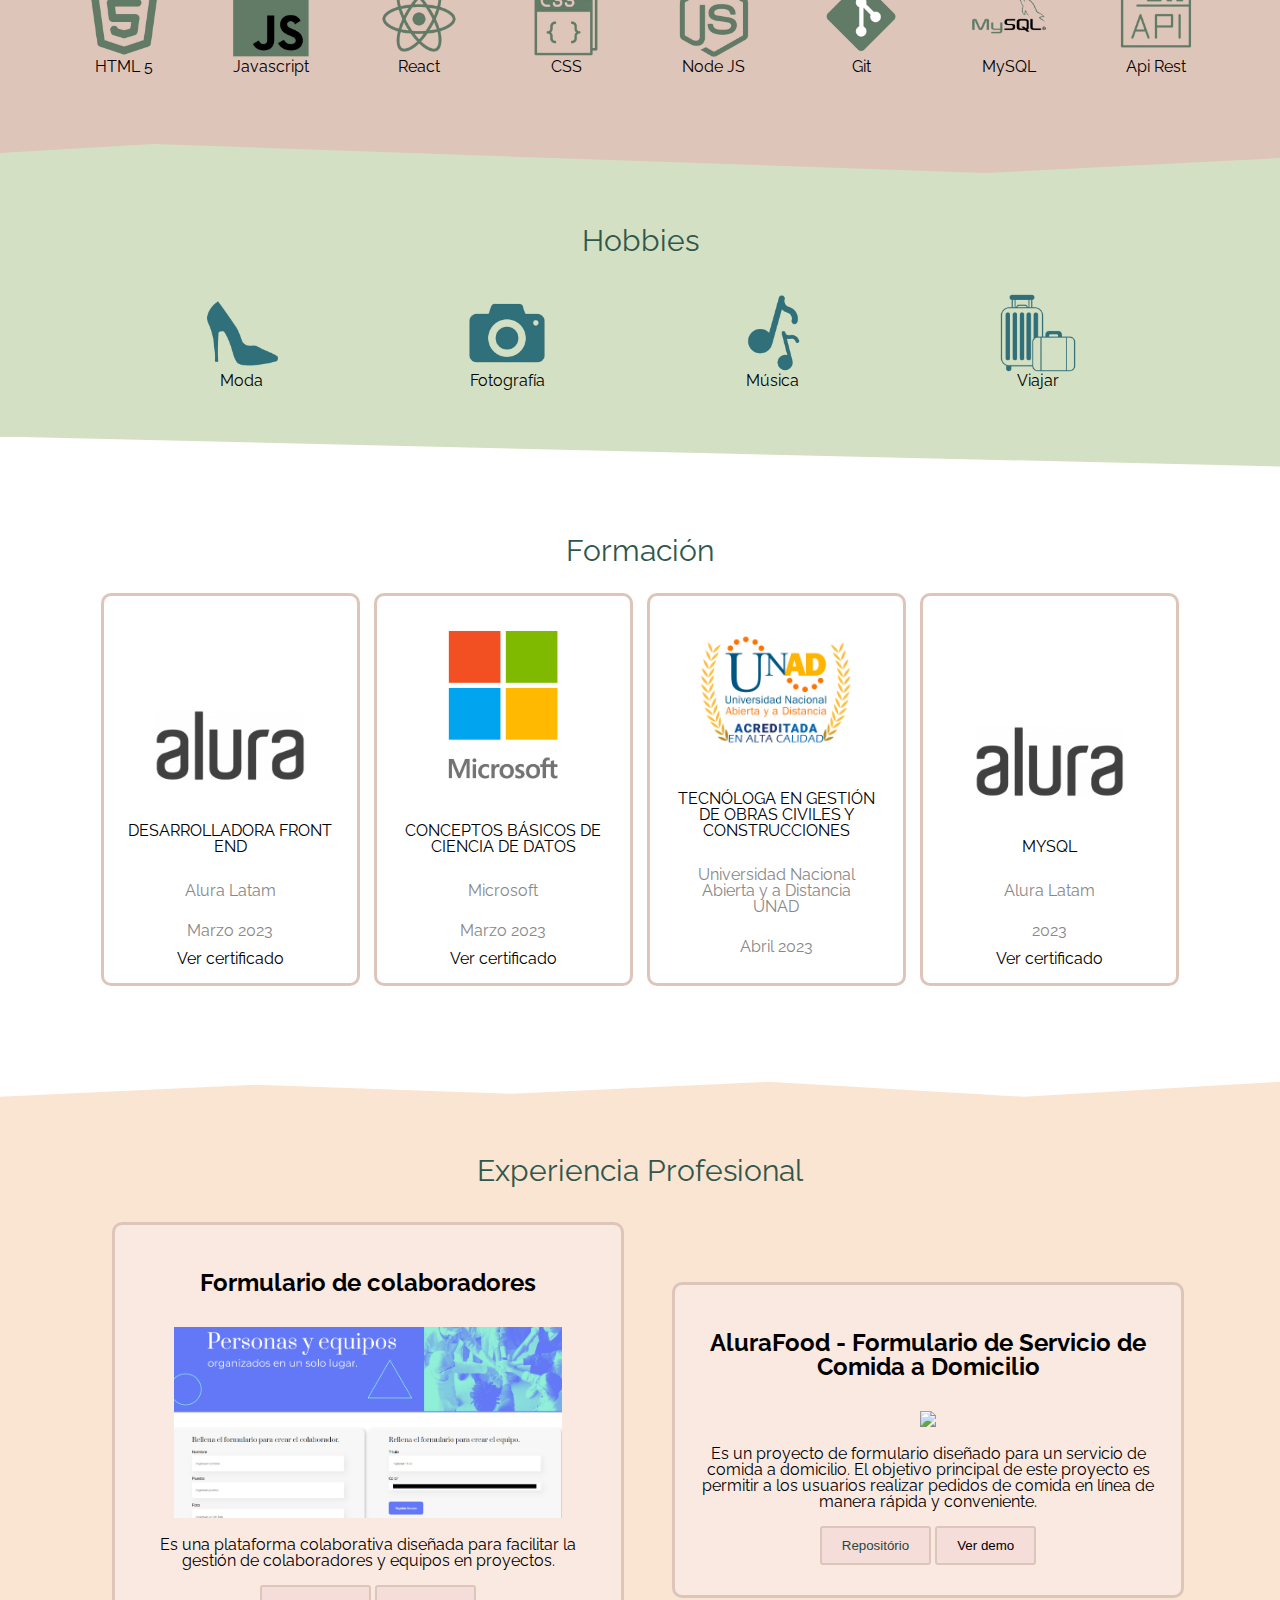
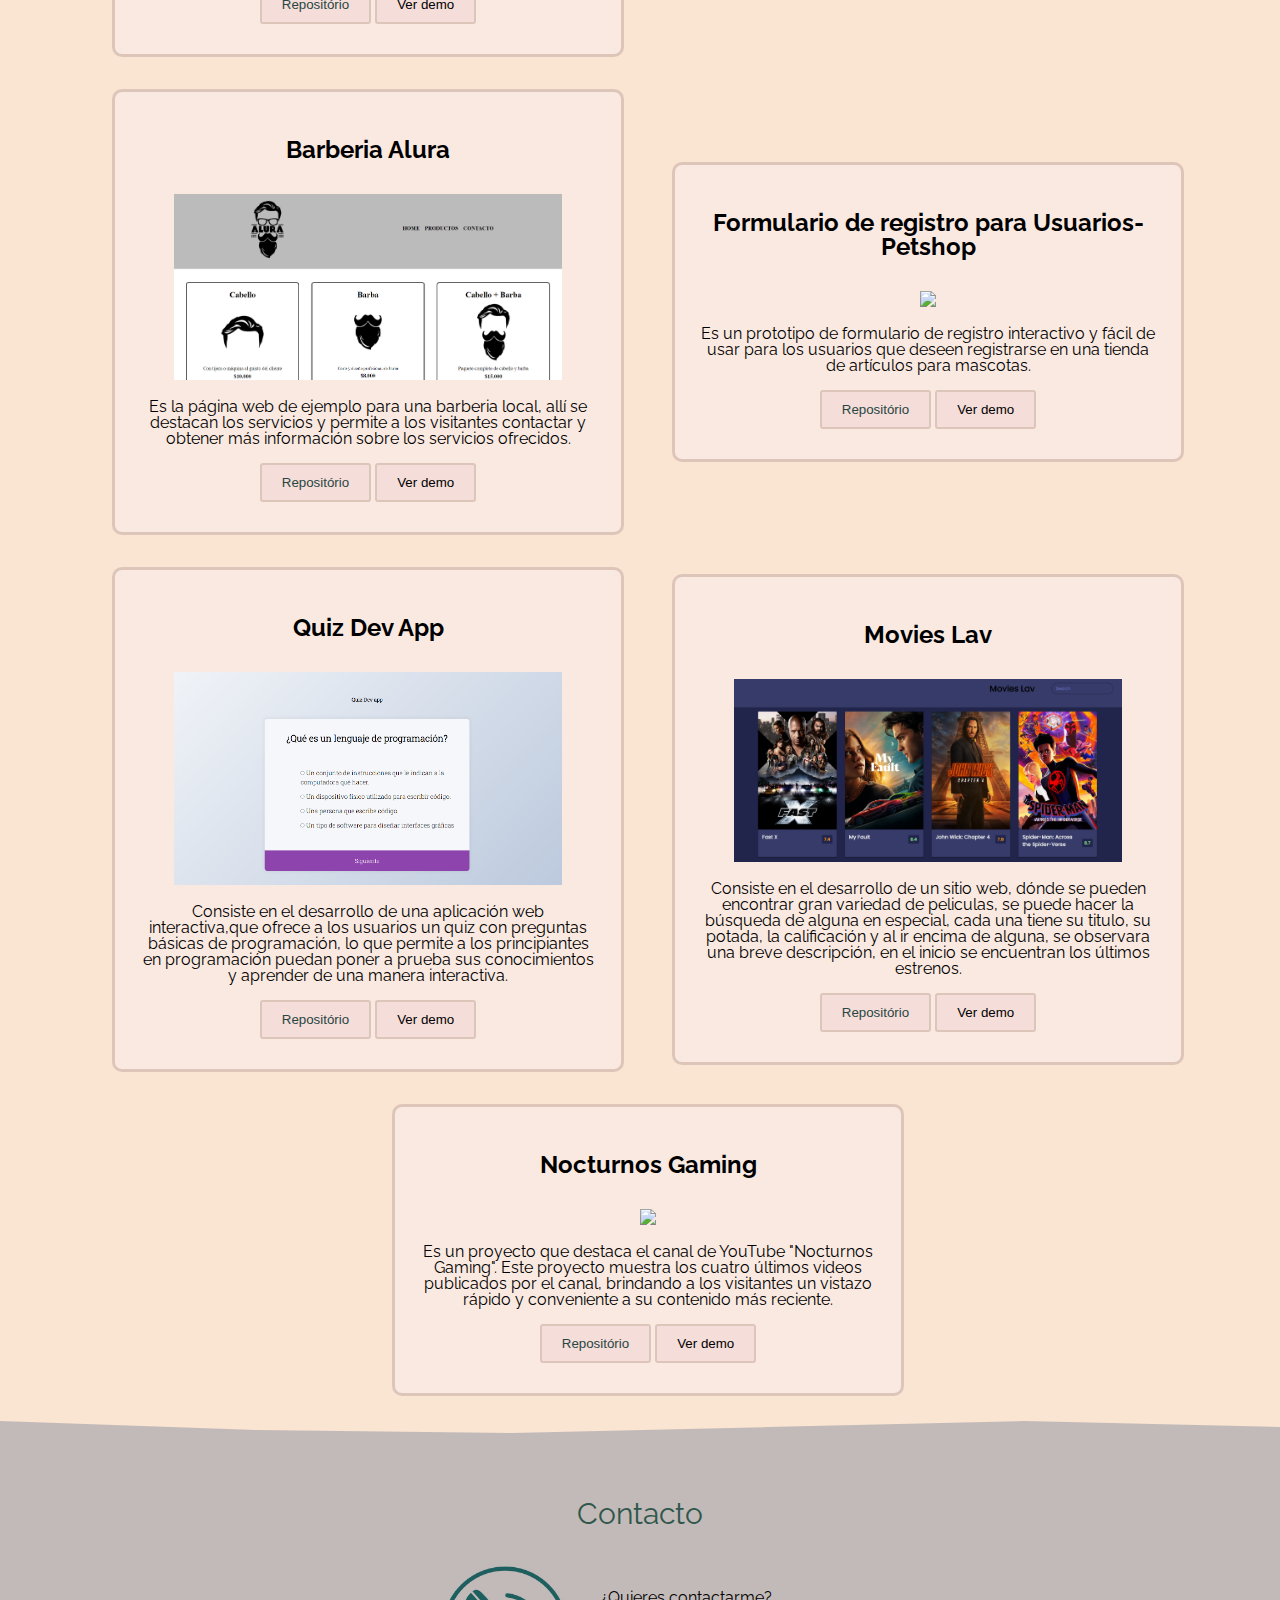
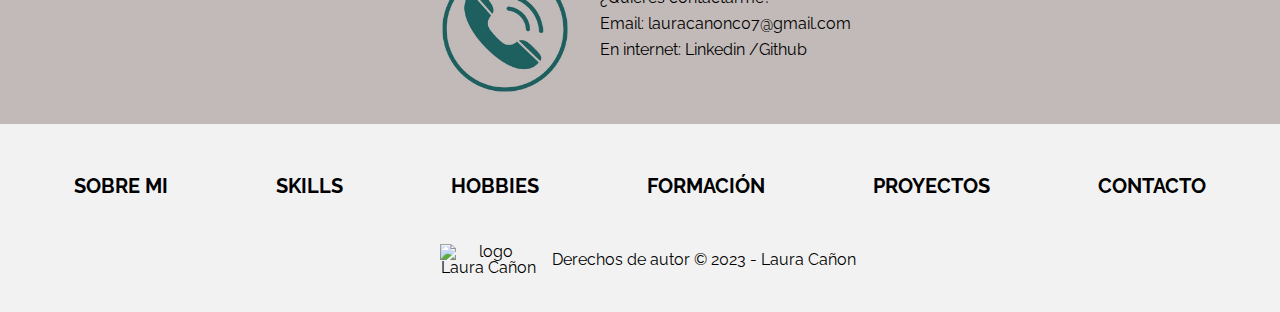
==== commit b9671c2a: "añadiendo skills y certificados" ====
--- a/index.html
+++ b/index.html
@@ -160,6 +160,18 @@
                         <li class="skills__name">Git</li>
                     </ul>
                 </div>
+                <div class="skills__box">
+                    <ul class="skills__cards">
+                        <li class="skills__img"><img src="./imagenes/mysql-icon.png" alt="Logo mysql"></li>
+                        <li class="skills__name">MySQL</li>
+                    </ul>
+                </div>
+                <div class="skills__box">
+                    <ul class="skills__cards">
+                        <li class="skills__img"><img src="./imagenes/api-icon.png" alt="Logo ApiRest"></li>
+                        <li class="skills__name">Api Rest</li>
+                    </ul>
+                </div>
             </div>
 
         </section>
@@ -174,14 +186,14 @@
             <div class="hobbies__line">
                 <div class="hobbies__box">
                     <ul class="hobbies__cards">
-                        <li class="hobbies__imagen"><img class="imagen__hobb" src="./imagenes/icon-moda.png"></li>
+                        <li class="hobbies__imagen"><img class="imagen__hobb" src="./imagenes/icon-moda.png" alt="Moda-icono"></li>
                         <li class="hobbies__name"> Moda</li>
                     </ul>
                 </div>
 
                 <div class="hobbies__box">
                     <ul class="hobbies__cards">
-                        <li class="hobbies__imagen"> <img class="imagen__hobb" src="./imagenes/icon-foto.png" alt="">
+                        <li class="hobbies__imagen"> <img class="imagen__hobb" src="./imagenes/icon-foto.png" alt="Fotografía-icono">
                         </li>
                         <li class="hobbies__name">Fotografía</li>
                     </ul>
@@ -189,11 +201,18 @@
 
                 <div class="hobbies__box">
                     <ul class="hobbies__cards">
-                        <li class="hobbies__imagen"> <img class="imagen__hobb" src="./imagenes/icon-music.png" alt="">
+                        <li class="hobbies__imagen"> <img class="imagen__hobb" src="./imagenes/icon-music.png" alt="Música-icono">
                         </li>
                         <li class="hobbies__name">Música</li>
                     </ul>
                 </div>
+                <div class="hobbies__box">
+                    <ul class="hobbies__cards">
+                        <li class="hobbies__imagen"> <img class="imagen__hobb" src="./imagenes/viajar-icon.png" alt="Viajar-icono">
+                        </li>
+                        <li class="hobbies__name">Viajar</li>
+                    </ul>
+                </div>
 
             </div>
         </section>
@@ -203,7 +222,7 @@
 
         <!-- Sección de Formación académica -->
         <section class="formacion-academica">
-            <h2>Formación Académica</h2>
+            <h2>Formación</h2>
             <div class="formacion__box">
                 <ul class="institutions">
                     <li class="cards">
@@ -212,7 +231,7 @@
                             <div class="details__academic">
 
                                 <h3>Desarrolladora Front End</h3>
-                                <p>Alura Latam</>
+                                <p>Alura Latam</p>
                                 <p>Marzo 2023</p>
                                 <a class="certificar"
                                     href="https://app.aluracursos.com/degree/certificate/f4137a7c-049c-4a95-b8cc-044ca492b3cc">Ver
@@ -244,6 +263,20 @@
 
                                 <p> Abril 2023</p>
 
+                            </div>
+                        </div>
+                    </li>
+                    <li class="cards">
+                        <div class="institution">
+                            <img src="assets\alura_logo.png" alt="Alura Latam">
+                            <div class="details__academic">
+
+                                <h3>MySQL</h3>
+                                <p>Alura Latam</p>
+                                <p>2023</p>
+                                <a class="certificar"
+                                    href="https://app.aluracursos.com/certificate/3eddb164-d5f9-482f-8bd3-9364ab236d8b">Ver
+                                    certificado</a>
                             </div>
                         </div>
                     </li>
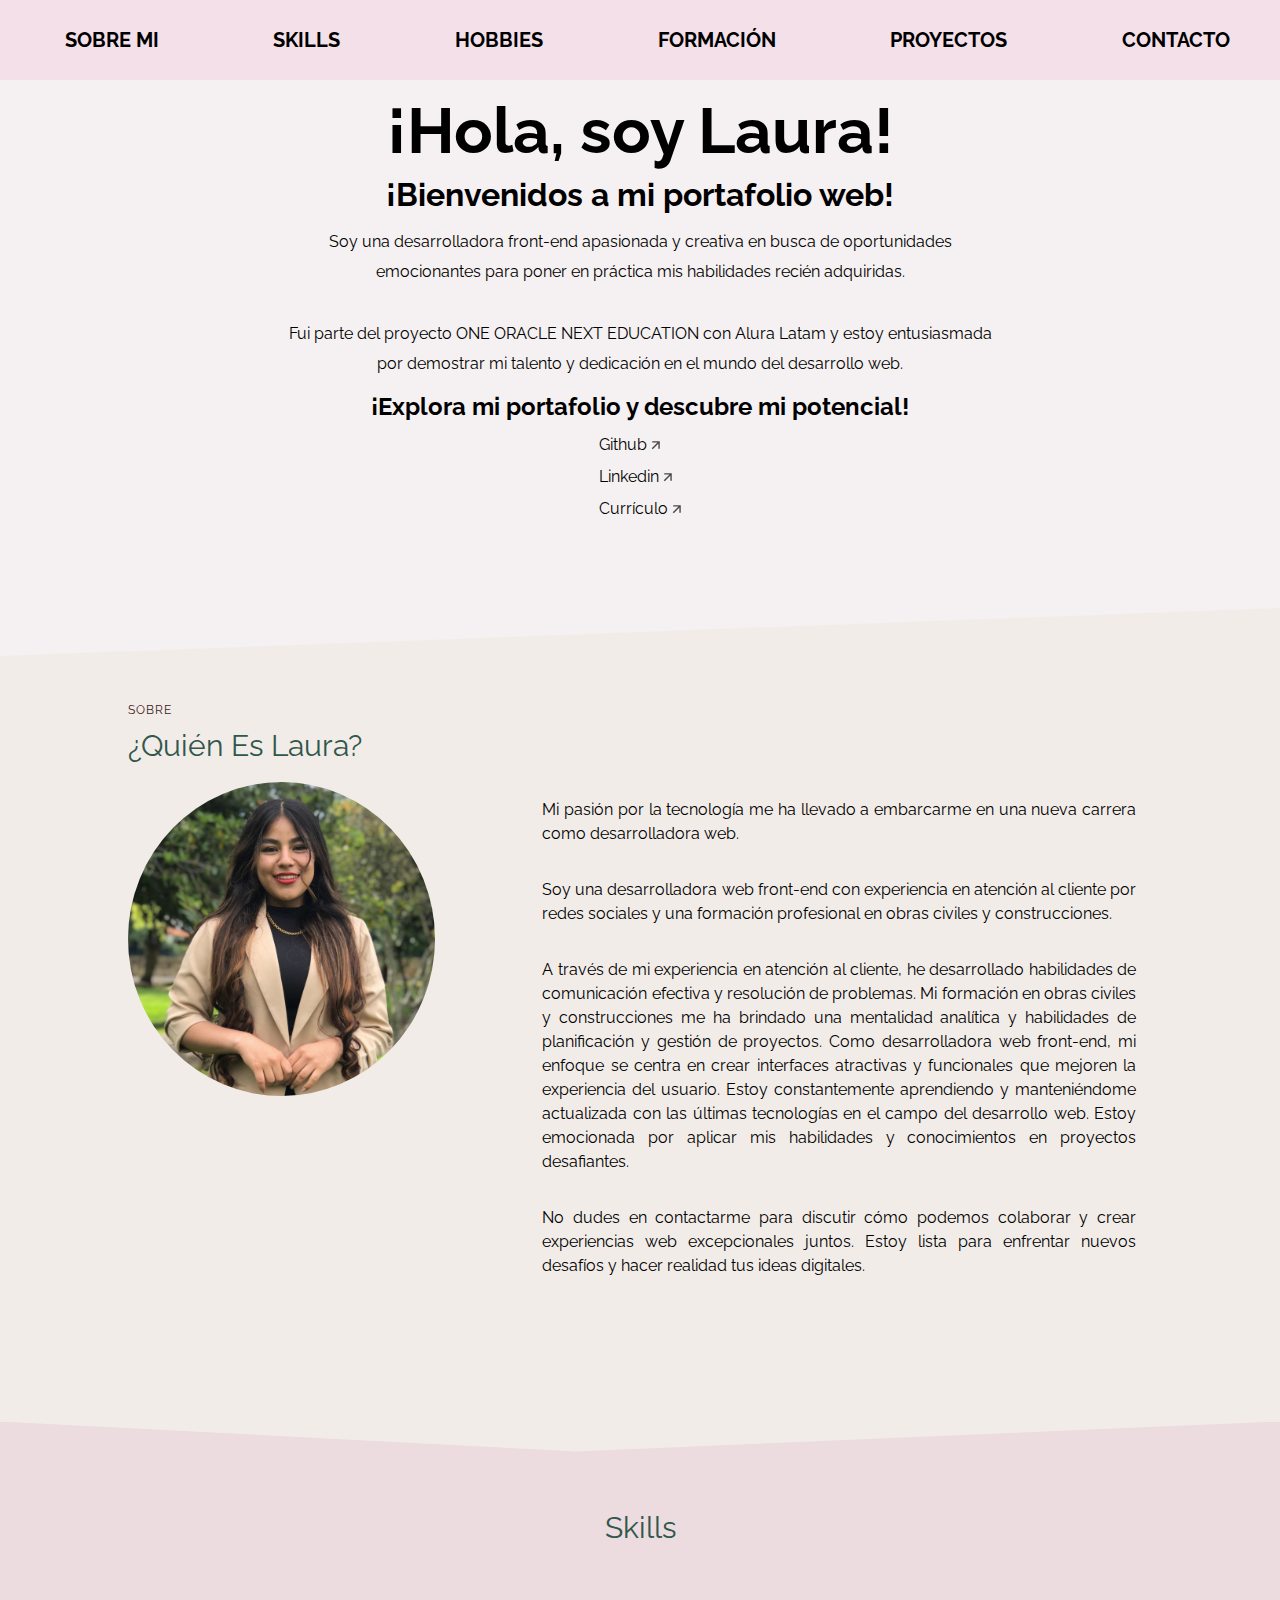
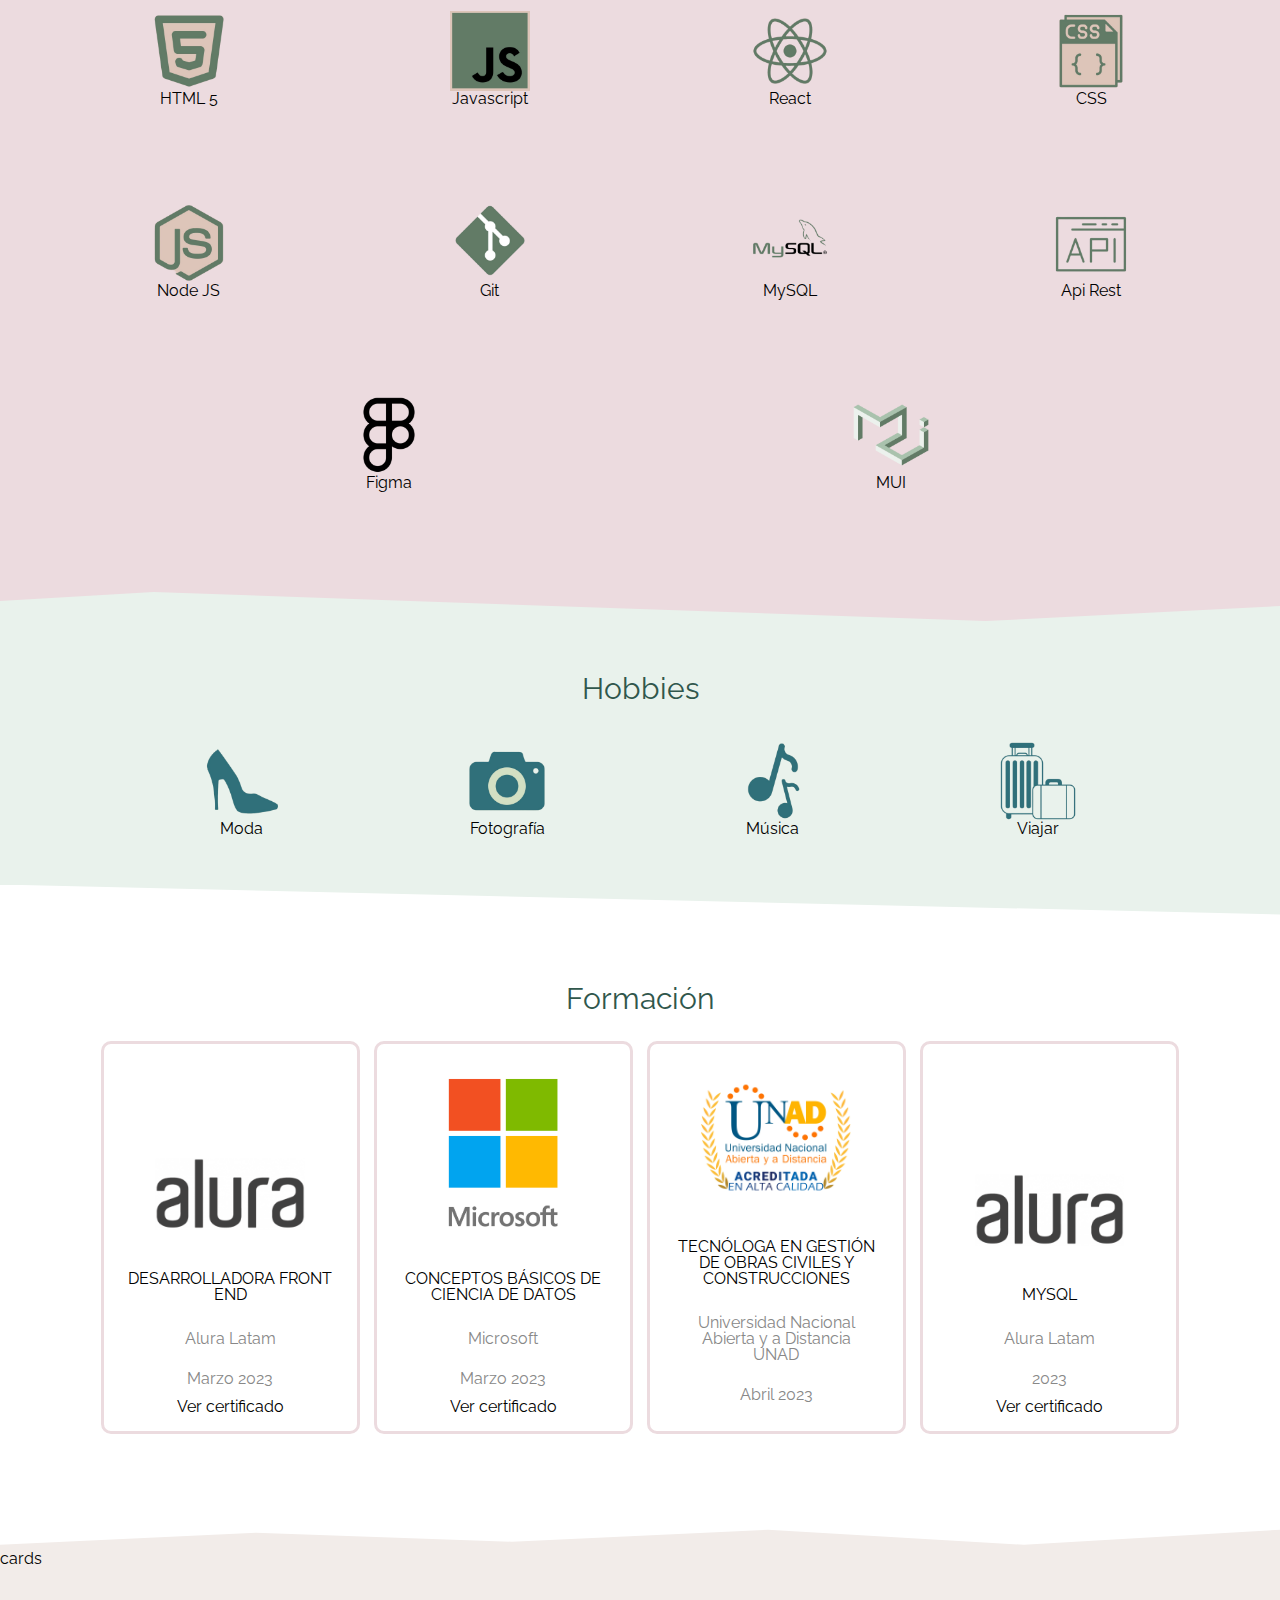
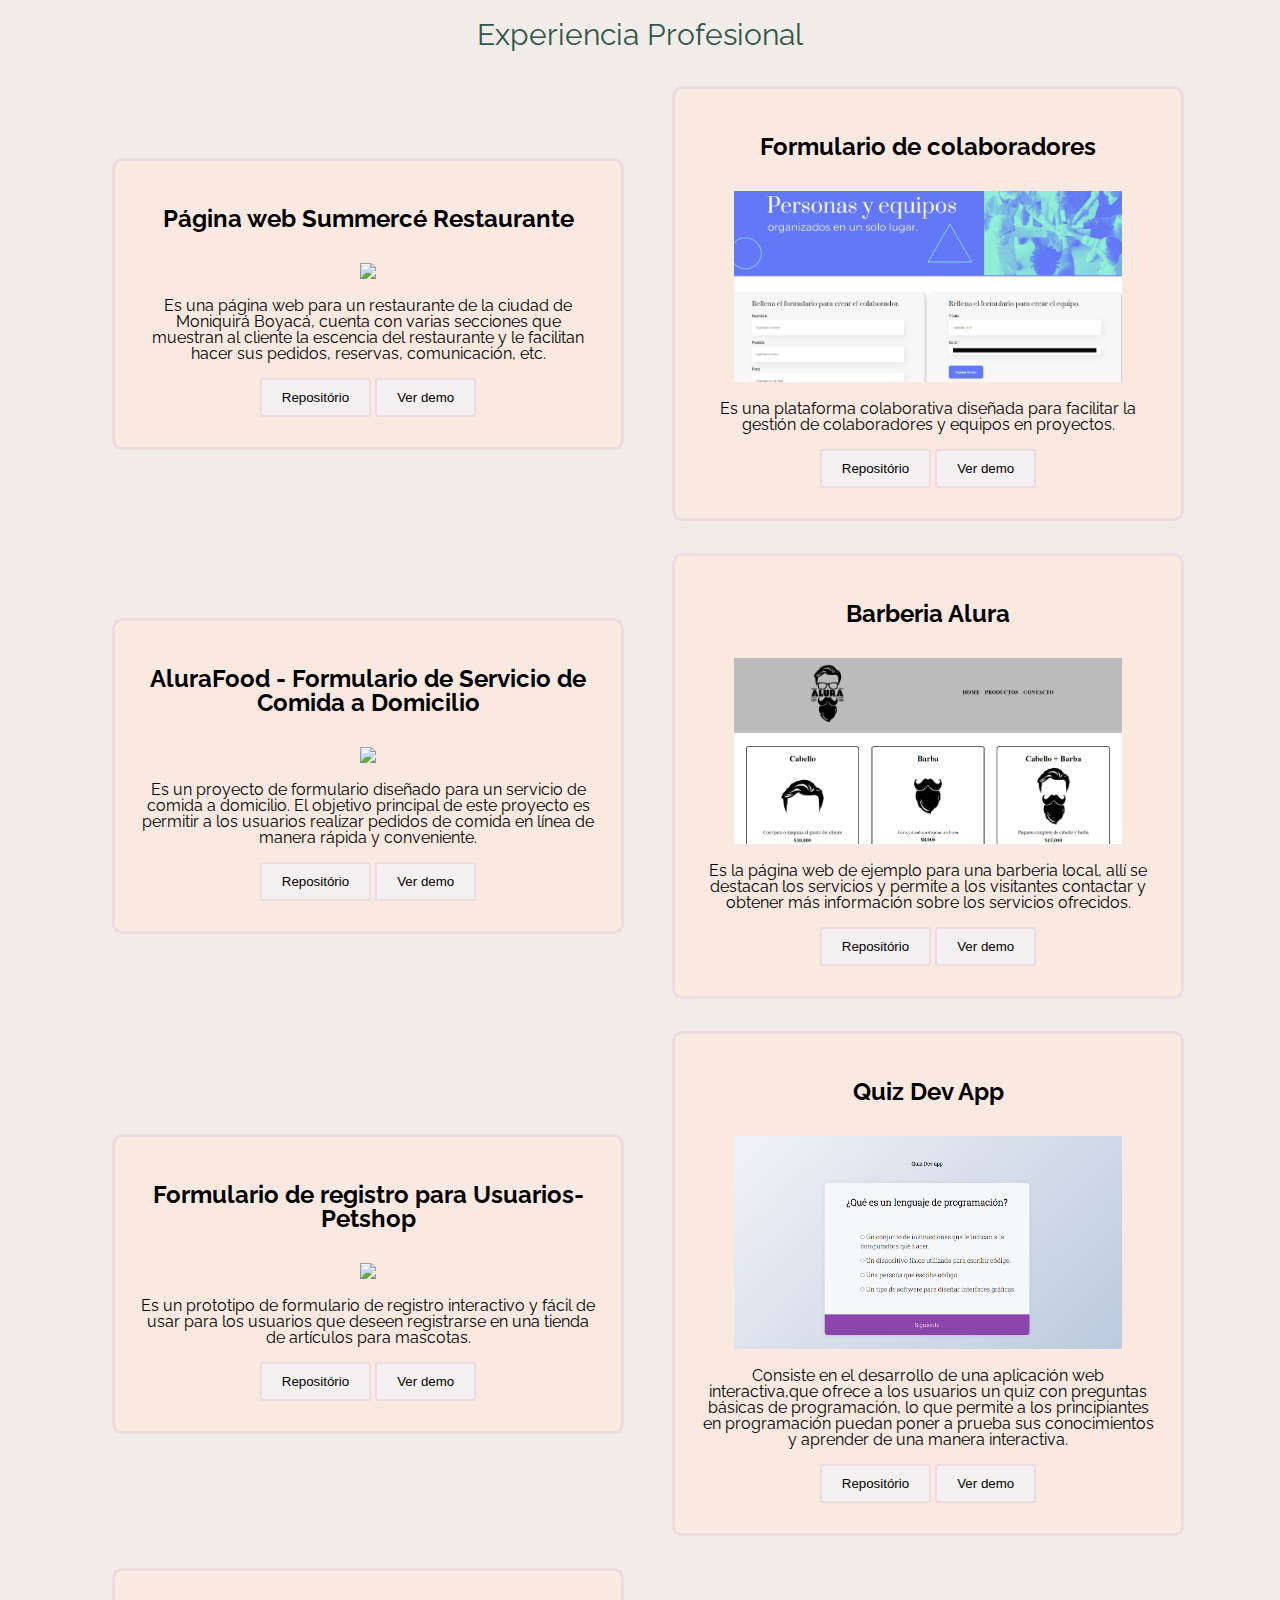
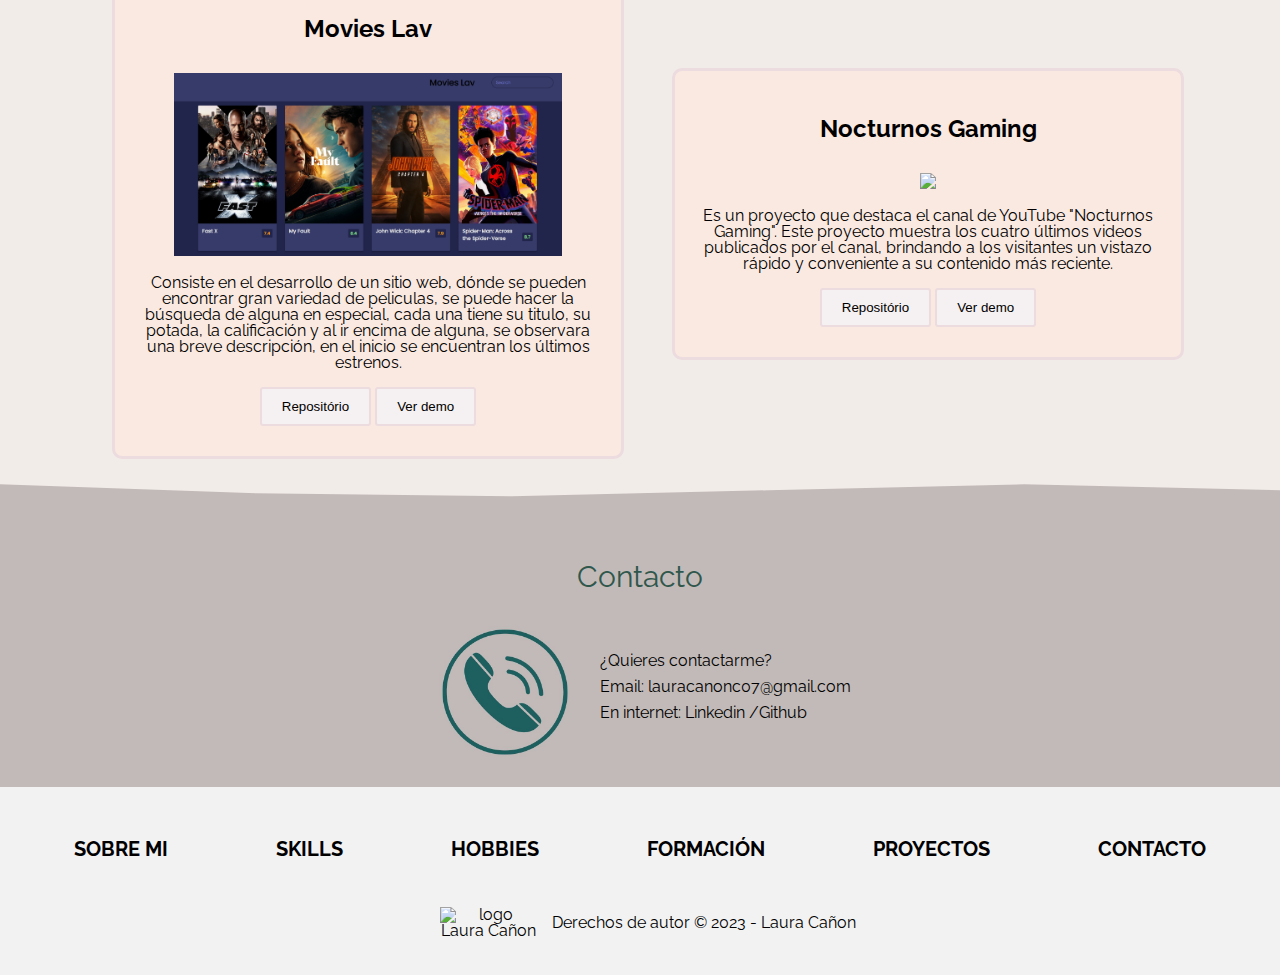
==== commit 3cca2160: "agregando habilidades técnicas" ====
--- a/index.html
+++ b/index.html
@@ -172,6 +172,18 @@
                         <li class="skills__name">Api Rest</li>
                     </ul>
                 </div>
+                <div class="skills__box">
+                    <ul class="skills__cards">
+                        <li class="skills__img"><img src="./imagenes/figma-icon.png" alt="Logo ApiRest"></li>
+                        <li class="skills__name">Figma</li>
+                    </ul>
+                </div>
+                <div class="skills__box">
+                    <ul class="skills__cards">
+                        <li class="skills__img"><img src="./imagenes/MUI-icon.png" alt="Logo ApiRest"></li>
+                        <li class="skills__name">MUI</li>
+                    </ul>
+                </div>
             </div>
 
         </section>
@@ -290,10 +302,26 @@
 
 
         <!-- Sección de Experiencia Profesional/Proyectos-->
-        <section class="experience">
+        <section class="experience"> cards
             <h2 class="experience__section__title">Experiencia Profesional</h2>
             <div class="experiencie__box">
                 <ul class="experience__box-info">
+                    <li class="experience__lista">
+                        <h2>Página web Summercé Restaurante </h2>
+                        <img class="experience__img" src="./imagenes/summerce.png">
+                        <p class="descripcion"> Es una página web para un restaurante de la ciudad de Moniquirá Boyacá, cuenta con varias secciones que muestran al cliente la escencia del restaurante y le facilitan hacer sus pedidos, reservas, comunicación, etc.                        </p>
+                        <div class="experience__description">
+                            <!-- Pon el enlace del proyecto en Github o GithubPages -->
+                            <span class="experience__repo"><a
+                                    href="https://github.com/LauC77/Summerce-restaurante/tree/main"><button
+                                        class="experiencia__botao--repo">Repositório</button></a></span>
+                            <span class="experience__demo"><a href="https://visualizacion-summ.vercel.app/"><button
+                                        class="experience__botao--demo">Ver
+
+                                        demo</button></a></span>
+                        </div>
+
+                    </li>
                     <li class="experience__lista">
                         <h2>Formulario de colaboradores </h2>
                         <img class="experience__img" src="./imagenes/org.png">
--- a/style.css
+++ b/style.css
@@ -1,15 +1,15 @@
 :root {
 
-    --color-fondo: #FAE4D2;
+    --color-fondo: #F2ECE9;
     --color-link: #000;
-    --color-rosa-nav: #DEBBBA;
-    --color-rosa-saludo: #F5DDD9;
-    --color-café-claro: #DEC5BA;
+    --color-rosa-nav: #F4E0E8;
+    --color-rosa-saludo: #F5F0F1;
+    --color-café-claro: #ECDBDF;
     --color-rosa: #FAD2E6;
     --color-café-blanco: #FAE9E1;
     --color-verde: #D4E0C3;
     --color-gris: #C2BAB8;
-    --color-verde-oscuro: #284743;
+    --color-verde-oscuro: #E9F2EC;
     --color-rosa-zanahoria: #DB9393;
     --color-blanco-rosa: #f2f2f2;
 
@@ -306,11 +306,12 @@
 .skills__line {
     display: flex;
     justify-content: space-evenly;
-
+    flex-wrap: wrap;
 }
 
 .skills__box {
-    flex-wrap: nowrap;
+    width: 14rem;
+    padding: 2rem;
 }
 
 .skills__box li {
@@ -341,12 +342,12 @@
 }
 
 .color__angulo3 {
-    background-color: var(--color-verde);
+    background-color: var(--color-verde-oscuro);
 }
 
 .hobbies {
     padding: 2rem;
-    background-color: var(--color-verde);
+    background-color: var(--color-verde-oscuro);
 }
 
 .hobbies__title {
@@ -401,7 +402,7 @@
     height: 30px;
     position: relative;
     clip-path: polygon(0 0, 100% 0, 100% 40%, 100% 100%);
-    background-color: var(--color-verde);
+    background-color: var(--color-verde-oscuro);
     z-index: 1;
 }
 
@@ -588,9 +589,9 @@
     display: inline-block;
 }
 
-.experiencia__botao--repo,
+.experiencia__botao--repo:hover,
 .experience__botao--demo:hover {
-    color: var(--color-verde-oscuro);
+    color: var(--color-rosa-zanahoria);
     /* color de fuente hover */
 }
 
